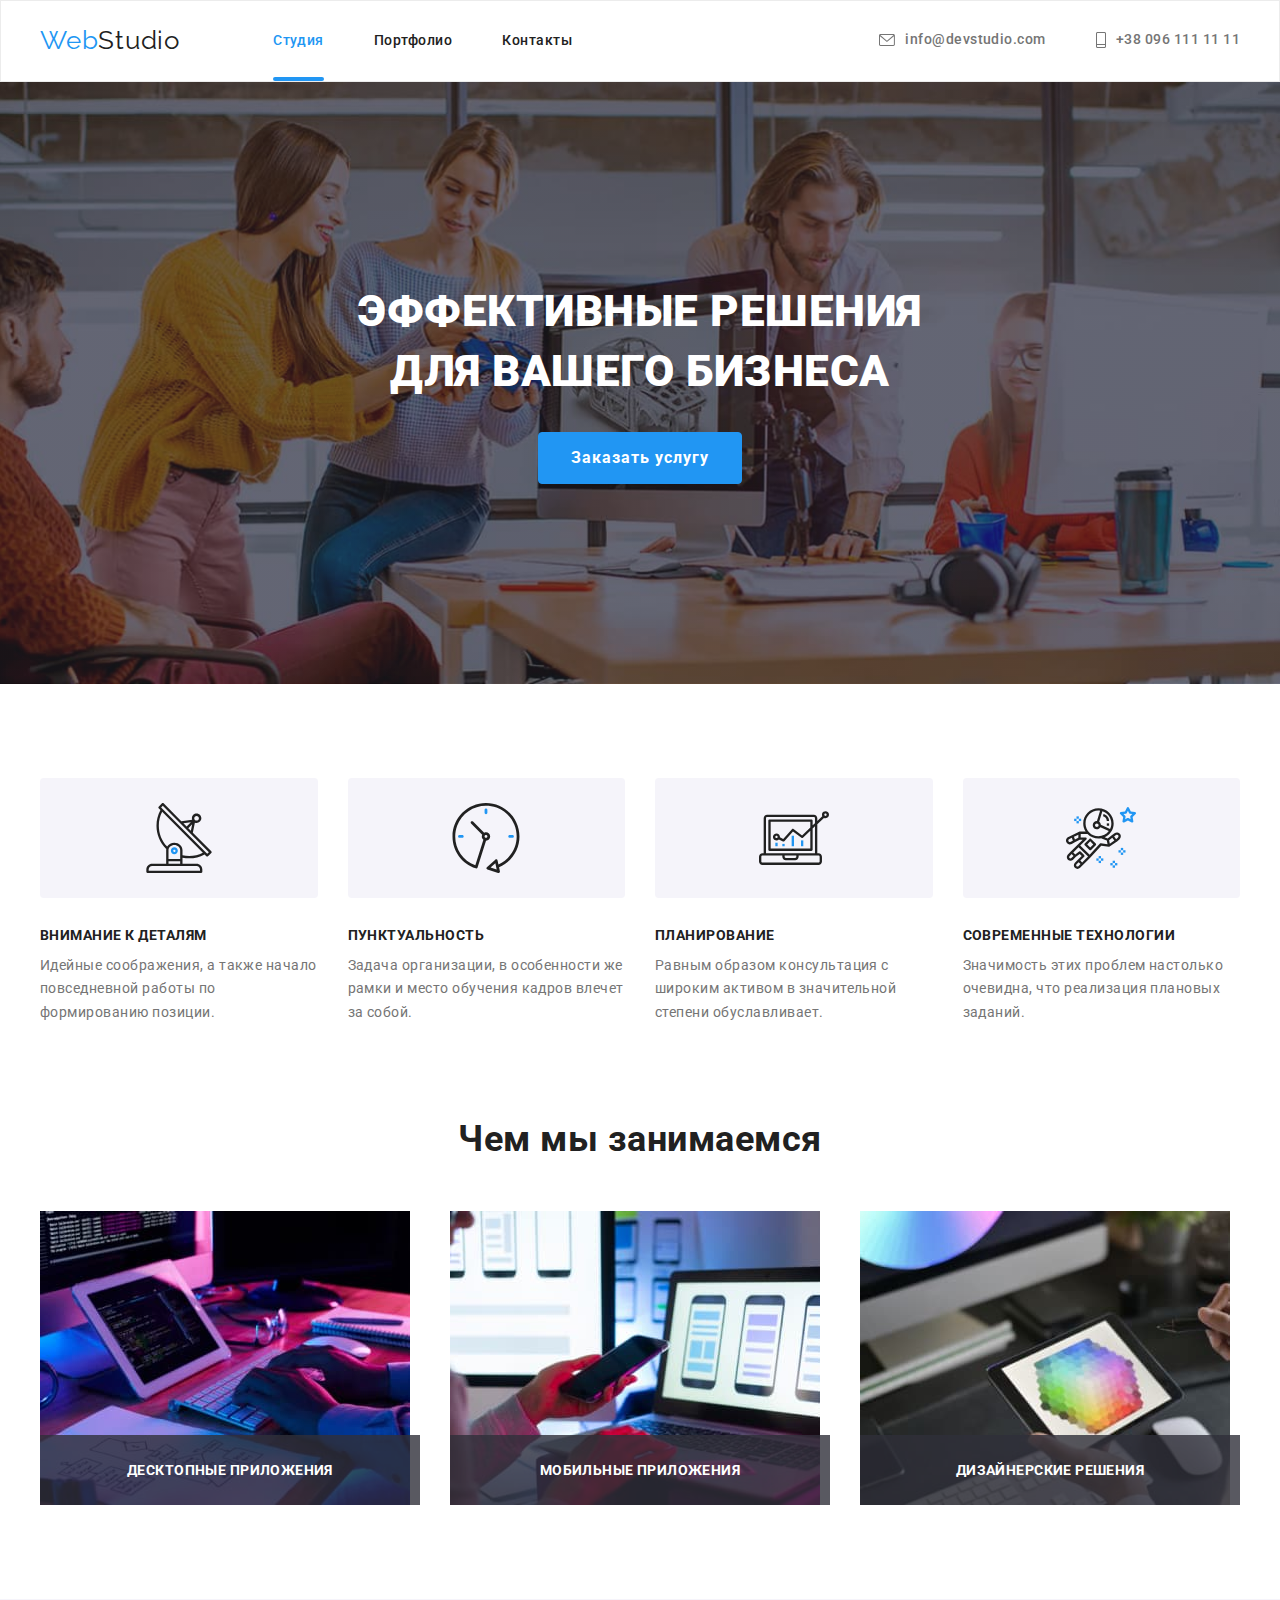
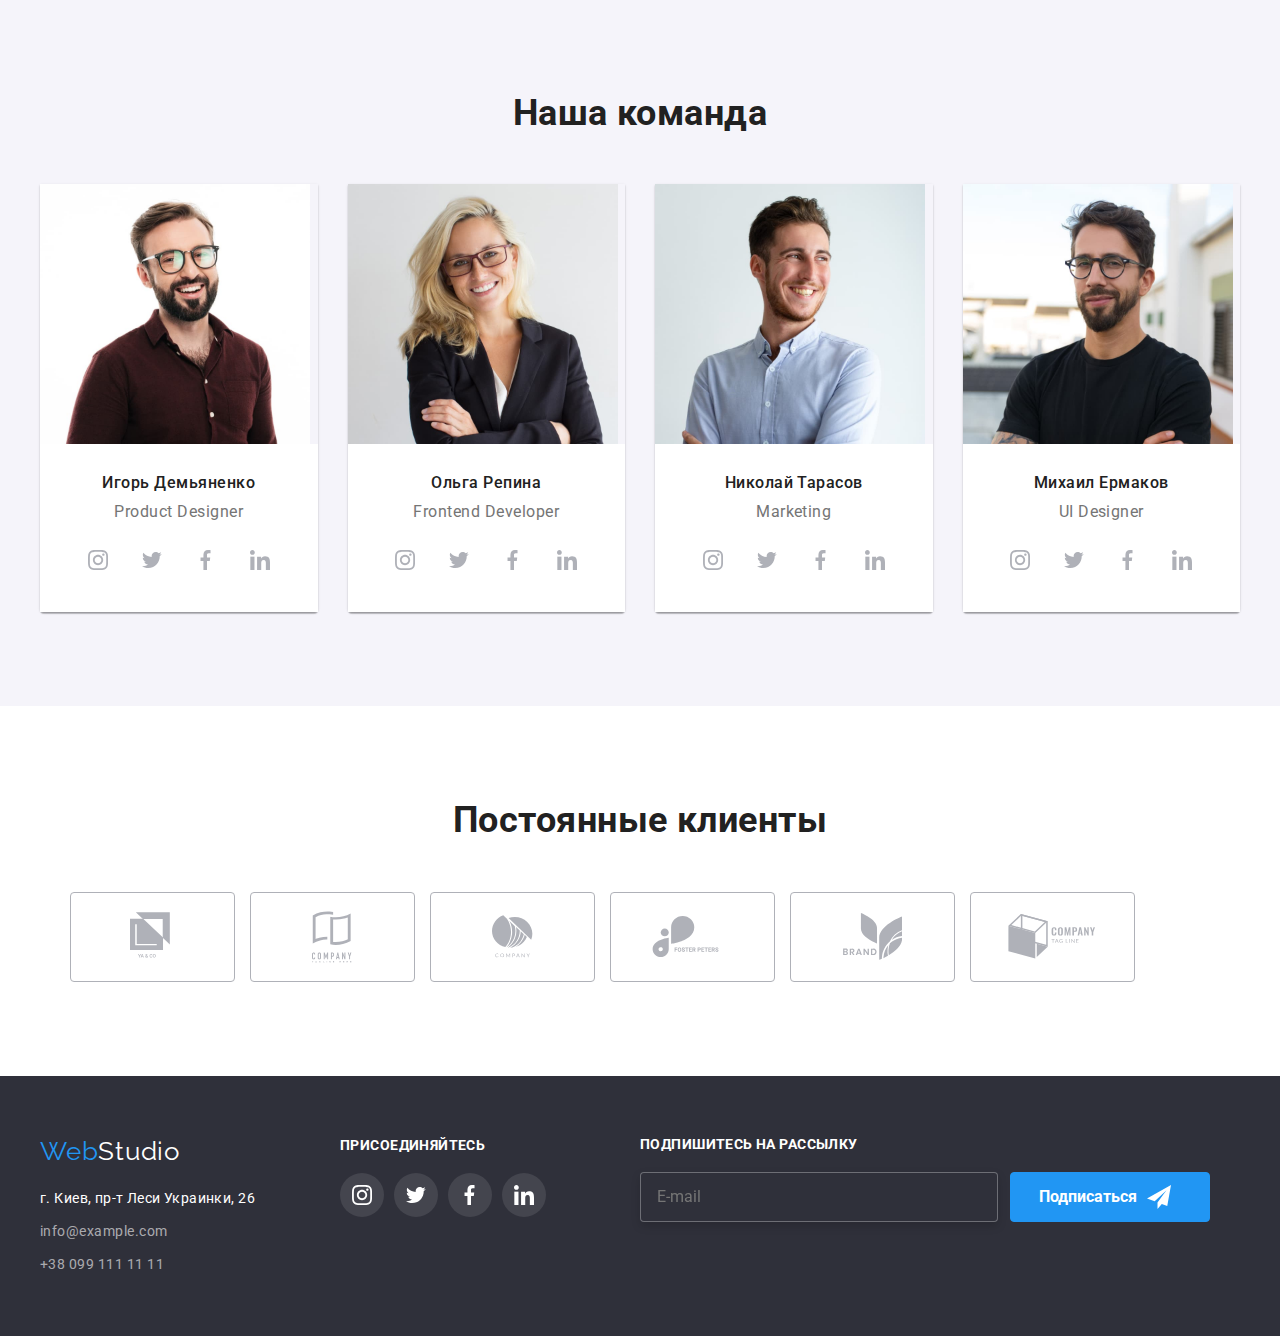
==== index.html @ 8c1c511e "Скопировали файлы из прошлого репозитория!!!" ====
<!DOCTYPE html>
<html lang="ru">
  <head>
    <meta charset="UTF-8" />
    <meta name="viewport" content="width=device-width, initial-scale=1.0" />
    <title>WebStudio</title>
    <link rel="preconnect" href="https://fonts.gstatic.com" />
    <link
      href="https://fonts.googleapis.com/css2?family=Oleo+Script&family=Raleway:wght@700&family=Roboto:wght@400;500;700;900&display=swap"
      rel="stylesheet"
    />
    <link
      rel="stylesheet"
      href="https://cdnjs.cloudflare.com/ajax/libs/modern-normalize/1.0.0/modern-normalize.min.css"
    />
    <link rel="stylesheet" href="./css/main.min.css" />
  </head>
  <body class="page">
    <!-- Шапка сайта -->

    <header class="header">
      <div class="container-header container">
        <nav class="navigation">
          <a href="./index.html" aria-label="Логотип ВебСтудии" lang="en" class="logo list"
            ><span class="logo-web">Web</span>Studio</a
          >
          <ul class="site-nav list">
            <li class="item">
              <a href="./index.html" class="menu-link link current">Студия</a>
            </li>
            <li class="item">
              <a href="./portfolio.html" class="menu-link link">Портфолио</a>
            </li>
            <li class="item">
              <a href="" class="menu-link link">Контакты</a>
            </li>
          </ul>
        </nav>
        <ul class="contacts list">
          <li class="contact-list item">
            <a href="mailto:info@devstudio.com" class="contact-list-link link">
              <svg class="contact-list-icon" width="16px" height="12px">
                <use href="./images/symbol-defs.svg#icon-envelope"></use>
              </svg>
              info@devstudio.com
            </a>
          </li>
          <li class="contact-list item">
            <a href="tel:+380961111111" class="contact-list-link link">
              <svg class="contact-list-icon" width="10px" height="16px">
                <use href="./images/symbol-defs.svg#icon-smartphone"></use>
              </svg>
              +38 096 111 11 11
            </a>
          </li>
        </ul>
      </div>
    </header>

    <main>
      <!-- Герой -->
      <section class="hero">
        <h1 class="hero-title">
          Эффективные решения <br />
          для вашего бизнеса
        </h1>

        <button class="button primary" data-modal-open>Заказать услугу</button>
      </section>
      <!-- Особенности -->
      <section class="section-features">
        <div class="container">
          <ul class="features-list list">
            <li class="list-icon item icon-sputnik">
              <h3 class="feature-title">Внимание к деталям</h3>
              <p class="feature-text">
                Идейные соображения, а также начало повседневной работы по формированию позиции.
              </p>
            </li>
            <li class="list-icon item icon-clock">
              <h3 class="feature-title">Пунктуальность</h3>
              <p class="feature-text">
                Задача организации, в особенности же рамки и место обучения кадров влечет за собой.
              </p>
            </li>
            <li class="list-icon item icon-laptop">
              <h3 class="feature-title">Планирование</h3>
              <p class="feature-text">
                Равным образом консультация с широким активом в значительной степени обуславливает.
              </p>
            </li>
            <li class="list-icon item icon-astronavt">
              <h3 class="feature-title">Современные технологии</h3>
              <p class="feature-text">Значимость этих проблем настолько очевидна, что реализация плановых заданий.</p>
            </li>
          </ul>
        </div>
      </section>
      <!-- Чем мы занимаемся -->
      <section class="section-works">
        <div class="container">
          <h2 class="section-title">Чем мы занимаемся</h2>
          <ul class="works-list list">
            <li class="item">
              <img src="./images/img1.jpg" alt="человек печатает на клавиатуре" width="370" height="294" />
              <div class="works-label">
                <p class="name-label">Десктопные приложения</p>
              </div>
            </li>
            <li class="item">
              <img
                src="./images/img2.jpg"
                alt="человек перед ноутбуком со смартфоном в руках"
                width="370"
                height="294"
              />
              <div class="works-label">
                <p class="name-label">Мобильные приложения</p>
              </div>
            </li>
            <li class="item">
              <img src="./images/img3.jpg" alt="человек с планшетом в руках" width="370" height="294" />
              <div class="works-label">
                <p class="name-label">Дизайнерские решения</p>
              </div>
            </li>
          </ul>
        </div>
      </section>
      <!-- Наша команда -->
      <section class="section-team">
        <div class="container">
          <h2 class="section-title">Наша команда</h2>
          <ul class="team-list list">
            <li class="team-card">
              <img src="./images/img4.jpg" alt="Игорь Демьяненко" width="270" height="260" />
              <div class="user-info">
                <h3 class="team-name">Игорь Демьяненко</h3>
                <p lang="en" class="team-profession">Product Designer</p>
                <ul class="social-list list">
                  <li class="social-list-item">
                    <a href="" class="social-list-link">
                      <svg class="social-list-icon">
                        <use href="./images/symbol-defs.svg#icon-instagram"></use>
                      </svg>
                    </a>
                  </li>
                  <li class="social-list-item">
                    <a href="" class="social-list-link">
                      <svg class="social-list-icon">
                        <use href="./images/symbol-defs.svg#icon-twitter"></use>
                      </svg>
                    </a>
                  </li>
                  <li class="social-list-item">
                    <a href="" class="social-list-link">
                      <svg class="social-list-icon">
                        <use href="./images/symbol-defs.svg#icon-facebook"></use>
                      </svg>
                    </a>
                  </li>
                  <li class="social-list-item">
                    <a href="" class="social-list-link">
                      <svg class="social-list-icon">
                        <use href="./images/symbol-defs.svg#icon-linkedin"></use>
                      </svg>
                    </a>
                  </li>
                </ul>
              </div>
            </li>
            <li class="team-card">
              <img src="./images/img5.jpg" alt="Ольга Репина" width="270" height="260" />
              <div class="user-info">
                <h3 class="team-name">Ольга Репина</h3>
                <p lang="en" class="team-profession">Frontend Developer</p>
                <ul class="social-list list">
                  <li class="social-list-item">
                    <a href="" class="social-list-link">
                      <svg class="social-list-icon">
                        <use href="./images/symbol-defs.svg#icon-instagram"></use>
                      </svg>
                    </a>
                  </li>
                  <li class="social-list-item">
                    <a href="" class="social-list-link">
                      <svg class="social-list-icon">
                        <use href="./images/symbol-defs.svg#icon-twitter"></use>
                      </svg>
                    </a>
                  </li>
                  <li class="social-list-item">
                    <a href="" class="social-list-link">
                      <svg class="social-list-icon">
                        <use href="./images/symbol-defs.svg#icon-facebook"></use>
                      </svg>
                    </a>
                  </li>
                  <li class="social-list-item">
                    <a href="" class="social-list-link">
                      <svg class="social-list-icon">
                        <use href="./images/symbol-defs.svg#icon-linkedin"></use>
                      </svg>
                    </a>
                  </li>
                </ul>
              </div>
            </li>
            <li class="team-card">
              <img src="./images/img6.jpg" alt="Николай Тарасов" width="270" height="260" />
              <div class="user-info">
                <h3 class="team-name">Николай Тарасов</h3>
                <p lang="en" class="team-profession">Marketing</p>
                <ul class="social-list list">
                  <li class="social-list-item">
                    <a href="" class="social-list-link">
                      <svg class="social-list-icon">
                        <use href="./images/symbol-defs.svg#icon-instagram"></use>
                      </svg>
                    </a>
                  </li>
                  <li class="social-list-item">
                    <a href="" class="social-list-link">
                      <svg class="social-list-icon">
                        <use href="./images/symbol-defs.svg#icon-twitter"></use>
                      </svg>
                    </a>
                  </li>
                  <li class="social-list-item">
                    <a href="" class="social-list-link">
                      <svg class="social-list-icon">
                        <use href="./images/symbol-defs.svg#icon-facebook"></use>
                      </svg>
                    </a>
                  </li>
                  <li class="social-list-item">
                    <a href="" class="social-list-link">
                      <svg class="social-list-icon">
                        <use href="./images/symbol-defs.svg#icon-linkedin"></use>
                      </svg>
                    </a>
                  </li>
                </ul>
              </div>
            </li>
            <li class="team-card">
              <img src="./images/img7.jpg" alt="Михаил Ермаков" width="270" height="260" />
              <div class="user-info">
                <h3 class="team-name">Михаил Ермаков</h3>
                <p lang="en" class="team-profession">UI Designer</p>
                <ul class="social-list list">
                  <li class="social-list-item">
                    <a href="" class="social-list-link">
                      <svg class="social-list-icon">
                        <use href="./images/symbol-defs.svg#icon-instagram"></use>
                      </svg>
                    </a>
                  </li>
                  <li class="social-list-item">
                    <a href="" class="social-list-link">
                      <svg class="social-list-icon">
                        <use href="./images/symbol-defs.svg#icon-twitter"></use>
                      </svg>
                    </a>
                  </li>
                  <li class="social-list-item">
                    <a href="" class="social-list-link">
                      <svg class="social-list-icon">
                        <use href="./images/symbol-defs.svg#icon-facebook"></use>
                      </svg>
                    </a>
                  </li>
                  <li class="social-list-item">
                    <a href="" class="social-list-link">
                      <svg class="social-list-icon">
                        <use href="./images/symbol-defs.svg#icon-linkedin"></use>
                      </svg>
                    </a>
                  </li>
                </ul>
              </div>
            </li>
          </ul>
        </div>
      </section>
      <!-- Постоянные клиенты -->
      <section>
        <div class="container-clients container">
          <h2 class="section-title">Постоянные клиенты</h2>
          <ul class="clients-list list">
            <li class="clients-list-item">
              <a href="" class="clients-list-link">
                <svg class="clients-link-icon" width="44px" height="49px">
                  <use href="./images/symbol-defs.svg#icon-clients-logo1"></use>
                </svg>
              </a>
            </li>
            <li class="clients-list-item">
              <a href="" class="clients-list-link">
                <svg class="clients-link-icon" width="40px" height="52px">
                  <use href="./images/symbol-defs.svg#icon-clients-logo2"></use>
                </svg>
              </a>
            </li>
            <li class="clients-list-item">
              <a href="" class="clients-list-link">
                <svg class="clients-link-icon" width="41px" height="43px">
                  <use href="./images/symbol-defs.svg#icon-clients-logo3"></use>
                </svg>
              </a>
            </li>
            <li class="clients-list-item">
              <a href="" class="clients-list-link">
                <svg class="clients-link-icon" width="80px" height="42px">
                  <use href="./images/symbol-defs.svg#icon-clients-logo4"></use>
                </svg>
              </a>
            </li>
            <li class="clients-list-item">
              <a href="" class="clients-list-link">
                <svg class="clients-link-icon" width="59px" height="47px">
                  <use href="./images/symbol-defs.svg#icon-clients-logo5"></use>
                </svg>
              </a>
            </li>
            <li class="clients-list-item">
              <a href="" class="clients-list-link">
                <svg class="clients-link-icon" width="88px" height="45px">
                  <use href="./images/symbol-defs.svg#icon-clients-logo6"></use>
                </svg>
              </a>
            </li>
          </ul>
        </div>
      </section>
    </main>
    <!-- Footer -->
    <footer class="footer">
      <div class="container-footer container">
        <div class="footer-item">
          <div class="logotype">
            <a href="./index.html" aria-label="Логотип ВебСтудии" lang="en" class="logo list"
              ><span class="logo-footer logo-web">Web</span><span class="logo-color">Studio</span></a
            >
          </div>
          <address class="address">
            <ul class="contacts-adress list">
              <li class="item">
                <a href="" class="footer-adress list">г. Киев, пр-т Леси Украинки, 26</a>
              </li>
              <li class="item">
                <a href="mailto:info@devstudio.com" class="footer-mail mail">info@example.com</a>
              </li>
              <li class="item">
                <a href="tel:+380991111111" class="number">+38 099 111 11 11</a>
              </li>
            </ul>
          </address>
        </div>

        <div class="footer-item">
          <p class="footer-text">присоединяйтесь</p>
          <ul class="footer-social list">
            <li class="footer-list-item">
              <a href="" class="footer-list-link">
                <svg class="footer-list-icon">
                  <use href="./images/symbol-defs.svg#icon-instagram"></use>
                </svg>
              </a>
            </li>
            <li class="footer-list-item">
              <a href="" class="footer-list-link">
                <svg class="footer-list-icon">
                  <use href="./images/symbol-defs.svg#icon-twitter"></use>
                </svg>
              </a>
            </li>
            <li class="footer-list-item">
              <a href="" class="footer-list-link">
                <svg class="footer-list-icon">
                  <use href="./images/symbol-defs.svg#icon-facebook"></use>
                </svg>
              </a>
            </li>
            <li class="footer-list-item">
              <a href="" class="footer-list-link">
                <svg class="footer-list-icon">
                  <use href="./images/symbol-defs.svg#icon-linkedin"></use>
                </svg>
              </a>
            </li>
          </ul>
        </div>
        <div>
          <p class="send-text">Подпишитесь на рассылку</p>
          <form class="footer-send-form">
            <input type="email" name="email" placeholder="E-mail" class="footer-form-input" />
            <button class="send-button" type="submit">
              Подписаться
              <svg class="send-icon-svg">
                <use href="./images/symbol-defs.svg#icon-icon-send"></use>
              </svg>
            </button>
          </form>
        </div>
      </div>
    </footer>

    <!-- Модальное окно -->

    <div class="backdrop is-hidden" data-modal>
      <div class="modal">
        <button class="button-modal" data-modal-close>
          <svg class="close-modal-svg">
            <use href="./images/symbol-defs.svg#icon-close-black"></use>
          </svg>
        </button>
        <form class="contact-form">
          <p class="text-contact-form">Оставьте свои данные, мы вам перезвоним</p>

          <label for="user-name" class="contact-form-field"
            >Имя
            <span class="contact-form-input-wrapper">
              <input type="text" name="name" class="contact-form-input" id="user-name" />
              <svg class="contact-form-icon">
                <use href="./images/symbol-defs.svg#icon-icon-person"></use>
              </svg>
            </span>
          </label>

          <label for="user-tel" class="contact-form-field"
            >Телефон
            <span class="contact-form-input-wrapper">
              <input
                type="tel"
                name="tel"
                class="contact-form-input"
                pattern="[0-9]{3}-[0-9]{3}-[0-9]{2}-[0-9]{2}"
                id="user-tel"
              />
              <svg class="contact-form-icon">
                <use href="./images/symbol-defs.svg#icon-icon-phone"></use>
              </svg>
            </span>
          </label>

          <label for="user-mail" class="contact-form-field"
            >Почта
            <span class="contact-form-input-wrapper">
              <input type="email" name="mail" class="contact-form-input" id="user-mail" />
              <svg class="contact-form-icon">
                <use href="./images/symbol-defs.svg#icon-icon-email"></use>
              </svg>
            </span>
          </label>

          <label class="contact-form-field">
            Комментарий
            <textarea name="user-message" class="contact-form-message" placeholder="Введите текст"></textarea>
          </label>

          <input
            name="user-policy"
            id="user-policy"
            type="checkbox"
            class="contact-form-check-policy visually-hidden"
          />
          <label for="user-policy" class="contact-form-policy-label"
            >Соглашаюсь с рассылкой и принимаю <a href="#" class="contact-form-label-link">Условия договора</a></label
          >
          <button type="submit" class="contact-form-btn">Отправить</button>
        </form>
      </div>
    </div>

    <!-- Скрипт кнопки "Заказать услугу" для модального окна -->
    <script src="./js/modal.js"></script>
  </body>
</html>
---- css/main.min.css ----
:root{--primary-text-color: #212121;--second-text-color: #757575;--accent-color: #2196f3;--white-color: #ffffff}.visually-hidden{position:absolute !important;clip:rect(1px 1px 1px 1px);clip:rect(1px, 1px, 1px, 1px);padding:0 !important;border:0 !important;height:1px !important;width:1px !important;overflow:hidden}h1,h2,h3,h4,h5,h6,p{margin:0}ul,ol{margin:0;padding:0}img{display:block;max-width:100%;height:auto}.page{background-color:#ffffff;color:var(--primary-text-color);font-family:Roboto, sans-serif;letter-spacing:0.03em}.item{margin-left:0;margin-top:0}.list{padding:0;margin:0;list-style:none;text-decoration:none}.container{margin:0 auto;width:1200px}.logo{margin-right:93px;color:var(--primary-text-color);font-family:Raleway, curcive;font-size:26px;line-height:1.19;letter-spacing:0.03em;text-decoration:none}.logo-web{color:var(--accent-color)}.logo-color{color:#ffffff}.logotype{margin-bottom:20px}.navigation{margin-right:auto;display:flex;align-items:center}.site-nav{position:relative;display:flex;align-items:center}.site-nav .item:not(:last-child){margin-right:50px}.site-nav .link{color:var(--primary-text-color);font-weight:500;font-size:14px;line-height:1.14;text-decoration:none;transition-property:color;transition-duration:250ms;transition-timing-function:cubic-bezier(0.4, 0, 0.2, 1)}.site-nav .link:hover,.site-nav .link:focus{color:var(--accent-color)}.site-nav .link.current{color:var(--accent-color)}.site-nav .link.current::after{content:'';position:absolute;display:block;top:45px;width:100%;height:4px;background-color:var(--accent-color);border-radius:2px}.menu-link{position:relative}.contacts{display:flex;align-items:center}.contacts .item:not(:last-child){margin-right:50px}.contacts .link{display:flex;align-items:center;color:var(--second-text-color);font-weight:500;font-size:14px;line-height:1.14;text-decoration:none}.contact-list-link{transition:color 250ms cubic-bezier(0.4, 0, 0.2, 1)}.contact-list{display:flex;align-items:center}.contact-list-icon{flex-shrink:0;margin-right:10px;fill:var(--second-text-color);transition:fill 250ms cubic-bezier(0.4, 0, 0.2, 1)}.contact-list-link:hover,.contact-list-link:focus,.contact-list-link:focus .contact-list-icon{color:var(--accent-color);fill:var(--accent-color)}.contacts-adress .item:not(:last-child){margin-bottom:9px}.address{color:#ffffff;font-family:Roboto;font-style:normal;font-weight:normal;font-size:14px;line-height:1.7}.footer-adress{color:#fff;font-family:Roboto;font-style:normal;font-weight:normal;font-size:14px;line-height:1.714;letter-spacing:0.03em;transition:color 250ms cubic-bezier(0.4, 0, 0.2, 1)}.contacts-adress .footer-adress:hover,.contacts-adress .footer-adress:focus{color:var(--accent-color)}.mail{color:rgba(255,255,255,0.6);font-style:normal;font-weight:normal;font-size:14px;line-height:1.7;text-decoration:none;transition:color 250ms cubic-bezier(0.4, 0, 0.2, 1)}.contacts-adress .mail:hover,.contacts-adress .mail:focus{color:var(--accent-color)}.number{color:rgba(255,255,255,0.6);font-style:normal;font-weight:normal;font-size:14px;line-height:1.7;text-decoration:none;transition:color 250ms cubic-bezier(0.4, 0, 0.2, 1)}.contacts-adress .number:hover,.contacts-adress .number:focus{color:var(--accent-color)}.social-list{display:inline-flex;justify-content:center;padding-bottom:30px}.social-list-link{display:flex;align-items:center;justify-content:center;width:44px;height:44px;background-color:#ffffff;border-radius:50%;transition-property:background-color;transition-duration:250ms;transition-timing-function:cubic-bezier(0.4, 0, 0.2, 1)}.social-list-link:hover,.social-list-link:focus{background-color:var(--accent-color)}.social-list-icon{fill:#afb1b8;width:20px;height:20px;transition-property:fill;transition-duration:250ms;transition-timing-function:cubic-bezier(0.4, 0, 0.2, 1)}.social-list-link:hover .social-list-icon,.social-list-link:focus .social-list-icon{fill:#ffffff}.social-list-item{margin-right:10px}.social-list-item:last-child{margin-right:0px}.footer-text{display:inline-block;margin-bottom:20px;color:var(--white-color);font-style:normal;font-weight:bold;font-size:14px;line-height:1.143;letter-spacing:0.03em;text-transform:uppercase}.footer-social{display:flex}.footer-list-item{margin-right:10px}.footer-list-link{display:flex;align-items:center;justify-content:center;width:44px;height:44px;border-radius:50%;background-color:rgba(255,255,255,0.1);transition-property:background-color;transition-duration:250ms;transition-timing-function:cubic-bezier(0.4, 0, 0.2, 1)}.footer-list-link:hover,.footer-list-link:focus{background-color:var(--accent-color)}.footer-list-icon{margin:12px;width:20px;height:20px;fill:#ffffff;transition:color 250ms cubic-bezier(0.4, 0, 0.2, 1)}.footer-list-link:hover .footer-list-icon,.footer-list-link:focus .footer-list-icon{color:#ffffff}.button{color:var(--primary-text-color);background-color:var(--white-color);font-family:Roboto;font-style:normal;font-weight:700;font-size:16px;line-height:1.875;display:flex;align-items:center;text-align:center;letter-spacing:0.06em}.button.primary{min-width:200px;background-color:var(--accent-color);color:var(--white-color);margin:0 auto 0 auto;padding:10px 32px 10px 32px;border-radius:4px;border:1px solid var(--accent-color);transition:background-color 250ms cubic-bezier(0.4, 0, 0.2, 1),box-shadow 250ms cubic-bezier(0.4, 0, 0.2, 1),border-radius 250ms cubic-bezier(0.4, 0, 0.2, 1)}.button.primary:hover,.button.primary:focus{background-color:#188ce8;box-shadow:0px 4px 4px rgba(0,0,0,0.15);border-radius:4px}.send-button{min-width:200px;height:50px;align-items:center;text-align:center;display:flex;background-color:var(--accent-color);color:var(--white-color);margin:0 auto 0 auto;padding:10px 29px 10px 28px;border-radius:4px;border:1px solid var(--accent-color);font-style:normal;font-weight:bold;font-size:16px;line-height:1.875;transition:background-color 250ms cubic-bezier(0.4, 0, 0.2, 1),box-shadow 250ms cubic-bezier(0.4, 0, 0.2, 1),border-radius 250ms cubic-bezier(0.4, 0, 0.2, 1)}.send-button:hover,.send-button:focus{background-color:#188ce8;box-shadow:0px 4px 4px rgba(0,0,0,0.15);border-radius:4px}.contact-form-btn{min-width:200px;text-align:center;background-color:var(--accent-color);color:var(--white-color);margin:0 auto 0 auto;padding:10px 54px;border-radius:4px;border:1px solid var(--accent-color);transition:background-color 250ms cubic-bezier(0.4, 0, 0.2, 1),box-shadow 250ms cubic-bezier(0.4, 0, 0.2, 1),border-radius 250ms cubic-bezier(0.4, 0, 0.2, 1)}.contact-form-btn:hover,.contact-form-btn:focus{background-color:#188ce8;box-shadow:0px 4px 4px rgba(0,0,0,0.15);border-radius:4px}.section-title{margin-top:0px;margin-bottom:50px;font-weight:700;font-size:36px;line-height:1.16;text-align:center}.backdrop{position:fixed;height:100%;top:0;left:0;width:100%;background-color:rgba(0,0,0,0.2)}.backdrop.is-hidden{opacity:0;pointer-events:none}.modal{position:absolute;top:50%;left:50%;transform:translate(-50%, -50%);min-width:528px;min-height:581px;background-color:#ffffff;box-shadow:0px 1px 3px rgba(0,0,0,0.12),0px 1px 1px rgba(0,0,0,0.14),0px 2px 1px rgba(0,0,0,0.2);border-radius:4px}.button-modal{position:absolute;display:flex;justify-content:center;align-items:center;top:8px;right:8px;width:30px;height:30px;background:#ffffff;border:1px solid rgba(0,0,0,0.1);box-sizing:border-box;border-radius:50%;transition:background-color 250ms cubic-bezier(0.4, 0, 0.2, 1)}.button-modal:hover,.button-modal:focus{background-color:var(--accent-color)}.modal-img{position:absolute;top:6px;left:6px}.close-modal-svg{width:18px;height:18px;fill:#000000;transition:fill 250ms cubic-bezier(0.4, 0, 0.2, 1)}.button-modal:hover .close-modal-svg,.button-modal:focus .close-modal-svg{fill:#ffffff}.text-contact-form{margin-bottom:12px;font-style:normal;font-weight:bold;font-size:20px;line-height:1.15;text-align:center;letter-spacing:0.03em;color:#212121}.contact-form{display:flex;flex-direction:column;padding:40px;font-weight:400}.contact-form-field{font-style:normal;font-weight:400;font-size:12px;line-height:1.167;color:#757575}.contact-form-field+.contact-form-field{margin-top:10px}.contact-form-input-wrapper{position:relative;display:block;margin-top:4px}.contact-form-input{display:block;width:100%;height:40px;border:1px solid rgba(33,33,33,0.2);border-radius:4px;padding-left:42px;transition:border-color 250ms cubic-bezier(0.4, 0, 0.2, 1)}.contact-form-input:focus{outline:none;border-color:var(--accent-color)}.contact-form-icon{position:absolute;top:50%;left:12px;transform:translateY(-50%);display:block;width:18px;height:18px;background-color:#ffffff;transition:fill 250ms cubic-bezier(0.4, 0, 0.2, 1)}.contact-form-input:focus ~ .contact-form-icon{fill:var(--accent-color)}.contact-form-message{width:100%;height:120px;resize:none;border:1px solid rgba(33,33,33,0.2);border-radius:4px;margin-top:4px;margin-bottom:25px;padding:12px 16px;transition:border-color 250ms cubic-bezier(0.4, 0, 0.2, 1)}.contact-form-message::placeholder{color:rgba(117,117,117,0.5)}.contact-form-message:focus{border-color:var(--accent-color);outline:none}.contact-form-policy-label{margin-bottom:30px;font-style:normal;font-weight:normal;font-size:14px;line-height:1.714;letter-spacing:0.03em;color:#757575}.contact-form-policy-label::before{display:inline-block;content:'';width:16px;height:15px;border:1px solid #000000;margin-right:7px}.contact-form-check-policy:checked+.contact-form-policy-label::before{background-image:url("../images/icon-check.svg");border:none}.contact-form-check-policy:focus+.contact-form-policy-label::before{background-image:url("../images/icon-check.svg");border:none;outline:1px solid var(--accent-color)}.contact-form-label-link{color:#2196f3}.button-list{display:flex;flex-wrap:wrap;justify-content:center;padding-top:0;padding-bottom:50px}.button-list .item:not(:last-child){margin-right:8px}.button.secondary{margin:0 auto 0 auto;padding:6px 22px 6px 22px;border-radius:4px;border:0px solid var(--accent-color);outline:0;background-color:#f5f4fa;color:var(--primary-text-color);font-family:inherit;font-family:Roboto;font-style:normal;font-weight:500;font-size:16px;line-height:1.6;text-align:center;letter-spacing:0.03em;transition:background-color 250ms cubic-bezier(0.4, 0, 0.2, 1),color 250ms cubic-bezier(0.4, 0, 0.2, 1),box-shadow 250ms cubic-bezier(0.4, 0, 0.2, 1)}.button.secondary:hover,.button.secondary:focus{background-color:var(--accent-color);color:var(--white-color);box-shadow:0px 3px 1px rgba(0,0,0,0.1),0px 1px 2px rgba(0,0,0,0.08),0px 2px 2px rgba(0,0,0,0.12)}.header>.container{display:flex;align-items:center}.header{background-color:#ffffff;border:1px solid #ececec}.container-header{padding-top:24px;padding-bottom:25px}.hero{max-width:1600px;padding-top:200px;padding-bottom:200px;margin-left:auto;margin-right:auto;background-image:linear-gradient(to right, rgba(47,48,58,0.4), rgba(47,48,58,0.4)),url(../images/hero-bg.jpg);background-repeat:no-repeat;background-position:center;background-size:cover}.hero-title{padding-top:0;margin-top:0;margin-bottom:30px;color:var(--white-color);font-weight:900;font-size:44px;line-height:1.36;text-align:center;text-transform:uppercase}.section-features{padding-top:94px;margin-bottom:94px}.features-list{display:flex;flex-wrap:wrap;margin-left:-30px;margin-top:-30px;padding:0}.features-list .item{flex-basis:calc(100% / 4 - 30px);margin-left:30px;margin-top:30px}.list-icon::before{display:block;content:'';width:100%;height:120px;background-size:70px 70px;background-repeat:no-repeat;background-position:center;background-color:#f5f4fa;border-radius:4px}.icon-sputnik::before{background-image:url("../images/antenna.svg")}.icon-clock::before{background-image:url("../images/clock.svg")}.icon-laptop::before{background-image:url("../images/diagram.svg")}.icon-astronavt::before{background-image:url("../images/astronaut.svg")}.feature-title{margin-top:0;margin-bottom:10px;margin-top:30px;font-style:normal;font-weight:bold;font-size:14px;line-height:1.14;text-transform:uppercase}.feature-text{margin-left:0;color:var(--second-text-color);font-size:14px;line-height:1.7}.section-works{padding-bottom:94px}.works-list{display:flex;flex-wrap:wrap;margin-left:-30px;margin-top:-30px}.works-list .item{flex-basis:calc(100% / 3 - 30px);margin-left:30px;margin-top:30px}.works-list>.item{position:relative}.works-label{position:absolute;display:block;width:100%;background:rgba(47,48,58,0.8);padding-top:27px;padding-bottom:27px;bottom:0;left:0}.name-label{font-style:normal;font-weight:700;font-size:14px;line-height:1.143;text-align:center;letter-spacing:0.03em;text-transform:uppercase;color:#ffffff}.section-team{padding-top:94px;padding-bottom:94px;background-color:#f5f4fa}.team-list{display:flex;flex-wrap:wrap;margin-left:-30px;margin-top:-30px}.team-list .team-card{text-align:center;flex-basis:calc(100% / 4 - 30px);margin-left:30px;margin-top:30px;box-shadow:0px 1px 3px rgba(0,0,0,0.12),0px 1px 1px rgba(0,0,0,0.14),0px 2px 1px rgba(0,0,0,0.2);border-radius:0px 0px 4px 4px}.user-info{padding-top:30px;background-color:#ffffff}.team-name{margin-bottom:10px;color:var(--primary-text-color);font-weight:500;font-size:16px;line-height:1.18}.team-profession{color:var(--second-text-color);font-size:16px;line-height:1.18;text-decoration:none;margin-bottom:16px}.container-clients{display:block;max-width:1200px;padding-top:94px}.clients-list{display:flex;flex-wrap:wrap;padding-bottom:94px;margin-left:15px;margin-right:15px}.clients-list .clients-list-item{flex-basis:calc((100% - 180px) / 6);margin-left:15px}.clients-list-link{display:flex;align-items:center;justify-content:center;width:100%;height:90px;box-sizing:border-box;border:1px solid #afb1b8;box-sizing:border-box;border-radius:4px;color:#afb1b8;transition-property:all;transition-duration:250ms;transition-timing-function:cubic-bezier(0.4, 0, 0.2, 1)}.clients-list-link:hover,.clients-list-link:focus{border-color:var(--accent-color);outline:none}.clients-link-icon{fill:#afb1b8;transition-property:fill;transition-duration:250ms;transition-timing-function:cubic-bezier(0.4, 0, 0.2, 1)}.clients-list-link:hover .clients-link-icon,.clients-list-link:focus .clients-link-icon{fill:var(--accent-color)}.footer{background-color:#2f303a;padding:60px 0;padding-left:15px;padding-right:15px}.container-footer{display:flex}.footer-item{display:block;width:270px;margin-right:30px}.send-text{margin-bottom:20px;font-style:normal;font-weight:700;font-size:14px;line-height:1.143;letter-spacing:0.03em;text-transform:uppercase;color:#ffffff}.footer-send-form{display:flex}.footer-form-input{font-weight:normal;color:#ffffff;padding-left:16px;margin-right:12px;width:358px;height:50px;border:1px solid rgba(255,255,255,0.3);box-sizing:border-box;filter:drop-shadow(0px 4px 4px rgba(0,0,0,0.15));border-radius:4px;background-color:#2f303a;transition:border-color 250ms cubic-bezier(0.4, 0, 0.2, 1)}.footer-form-input:focus{outline:none;border-color:var(--accent-color)}.send-icon-svg{width:24px;height:24px;margin-left:10px}.section-portfolio{padding-top:94px;padding-bottom:94px;background-color:#ffffff}.page-portfolio{background-color:#e5e5e5;font-family:Roboto, sans-serif;letter-spacing:0.03em}.works{display:flex;flex-wrap:wrap;margin-left:-30px;margin-top:-30px}.works .item{flex-basis:calc((100% - 90px) / 3);margin-left:30px;margin-top:30px}.works .title{color:var(--primary-text-color);font-style:normal;font-weight:bold;font-size:18px;line-height:2}.works .button-name{color:#757575;font-style:normal;font-weight:normal;font-size:16px;line-height:1.8}.works-name{padding:20px 24px}.works-link{display:block;text-decoration:none;border:1px solid #eeeeee;box-sizing:border-box;transition:box-shadow 250ms cubic-bezier(0.4, 0, 0.2, 1)}.works-link:hover,.works-link:focus{box-shadow:0px 1px 1px rgba(0,0,0,0.12),0px 4px 4px rgba(0,0,0,0.06),1px 4px 6px rgba(0,0,0,0.16)}.card-portfolio{position:relative;overflow:hidden}.box-overlay{position:absolute;top:100%;left:0;transform:translateY(0);transition:transform 250ms ease;width:100%;height:100%;background:rgba(33,150,243,0.9)}.works-link:hover .box-overlay,.works-link:focus .box-overlay{transform:translateY(-100%);transition-timing-function:cubic-bezier(0.4, 0, 0.2, 1)}.text-overlay{font-family:Roboto;font-style:normal;font-weight:400;font-size:18px;line-height:1.155;letter-spacing:0.03em;padding:63px 24px 63px 24px;color:#ffffff}
/*# sourceMappingURL=main.min.css.map */
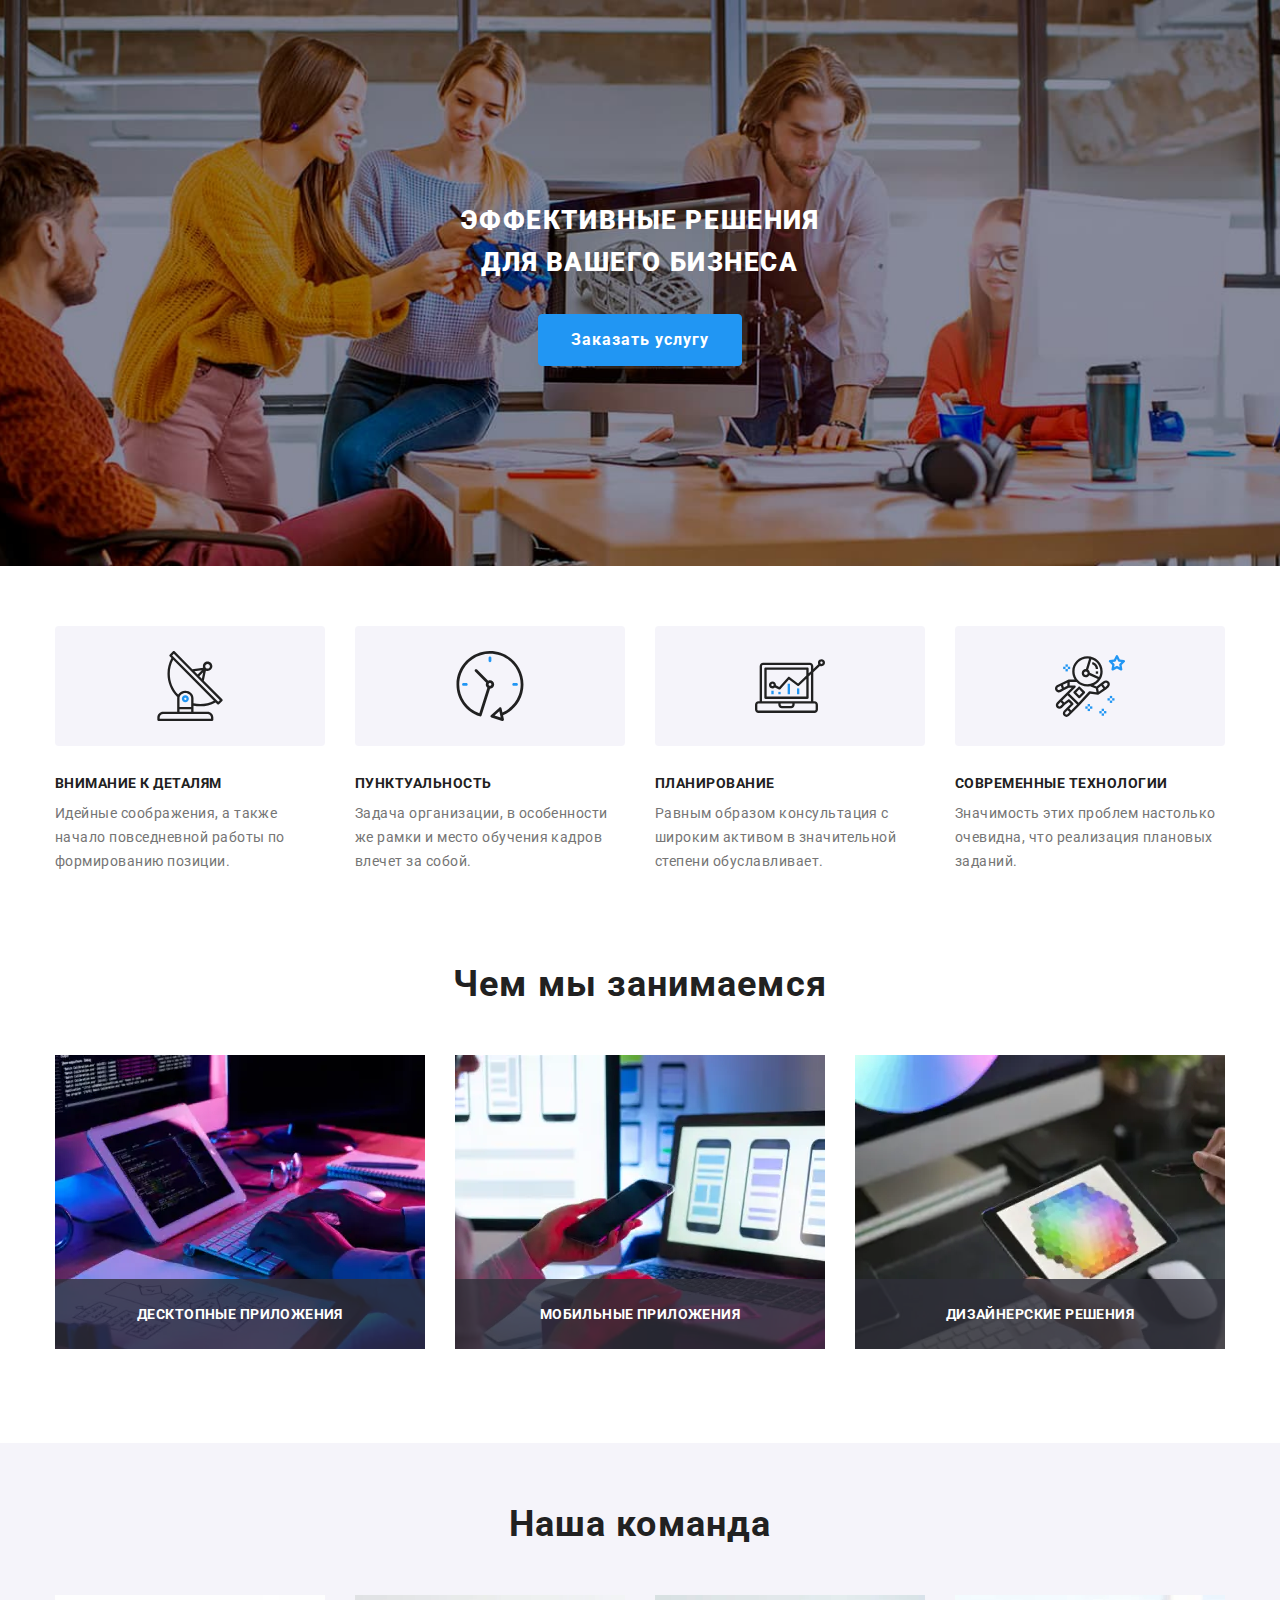
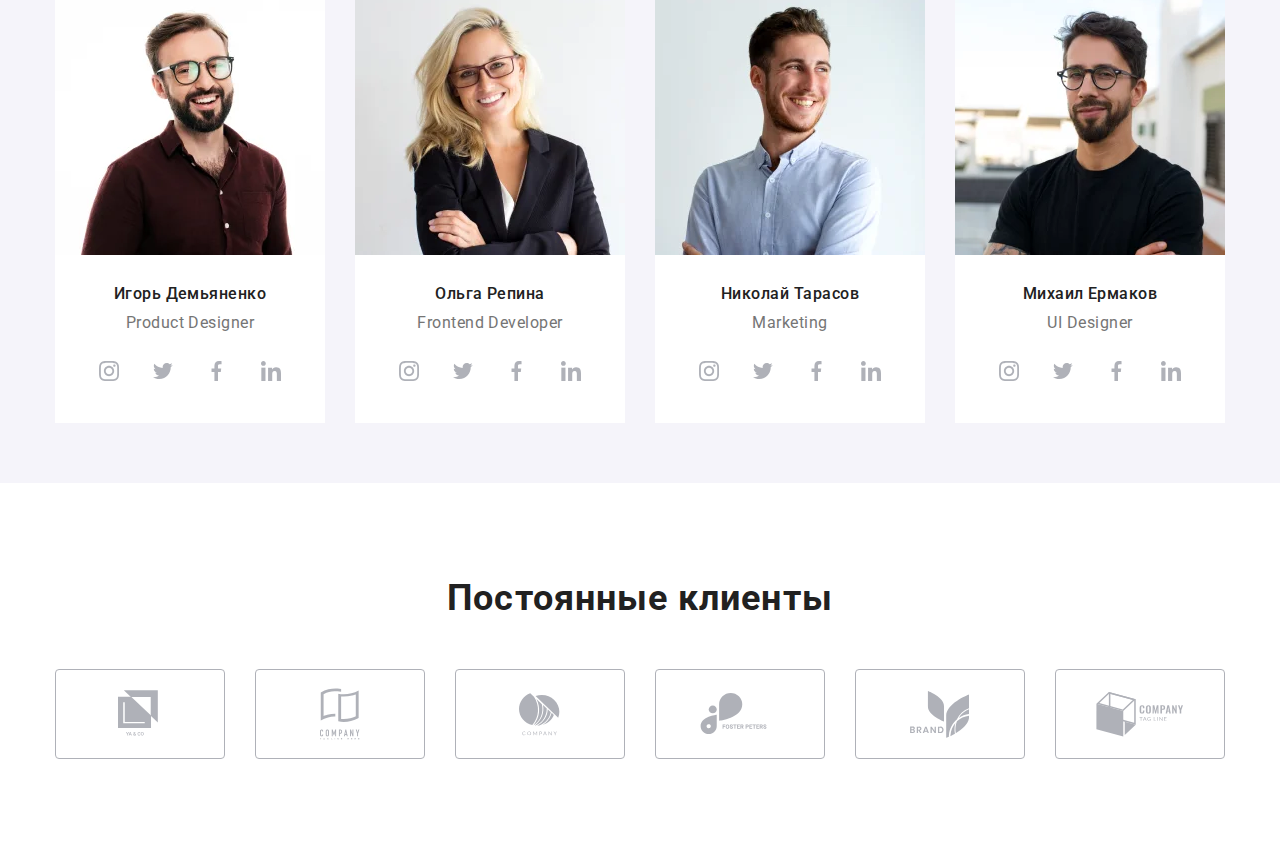
==== commit c6d787e3: "Сделан адаптив!" ====
--- a/index.html
+++ b/index.html
@@ -18,7 +18,7 @@
   <body class="page">
     <!-- Шапка сайта -->
 
-    <header class="header">
+    <!-- <header class="header">
       <div class="container-header container">
         <nav class="navigation">
           <a href="./index.html" aria-label="Логотип ВебСтудии" lang="en" class="logo list"
@@ -55,10 +55,11 @@
           </li>
         </ul>
       </div>
-    </header>
+    </header> -->
 
     <main>
       <!-- Герой -->
+
       <section class="hero">
         <h1 class="hero-title">
           Эффективные решения <br />
@@ -67,7 +68,9 @@
 
         <button class="button primary" data-modal-open>Заказать услугу</button>
       </section>
+
       <!-- Особенности -->
+
       <section class="section-features">
         <div class="container">
           <ul class="features-list list">
@@ -96,30 +99,66 @@
           </ul>
         </div>
       </section>
+
       <!-- Чем мы занимаемся -->
+
       <section class="section-works">
         <div class="container">
           <h2 class="section-title">Чем мы занимаемся</h2>
           <ul class="works-list list">
             <li class="item">
-              <img src="./images/img1.jpg" alt="человек печатает на клавиатуре" width="370" height="294" />
+              <picture>
+                <source
+                  srcset="./images/works-img/desktop-app-01.webp 1x, ./images/works-img/desktop-app-01@2x.webp 2x"
+                  media="(min-width: 1200px)"
+                  type="image/webp"
+                />
+                <source
+                  srcset="./images/works-img/desktop-app-01.jpg 1x, ./images/works-img/desktop-app-01@2x.jpg 2x"
+                  media="(min-width: 1200px)"
+                />
+                <img src="./images/img1.jpg" alt="человек печатает на клавиатуре" />
+              </picture>
+
               <div class="works-label">
                 <p class="name-label">Десктопные приложения</p>
               </div>
             </li>
             <li class="item">
-              <img
-                src="./images/img2.jpg"
-                alt="человек перед ноутбуком со смартфоном в руках"
-                width="370"
-                height="294"
-              />
+              <picture>
+                <source
+                  srcset="./images/works-img/mob-app-02.webp 1x, ./images/works-img/mob-app-02@2x.webp 2x"
+                  media="(min-width: 1200px)"
+                  type="image/webp"
+                />
+                <source
+                  srcset="./images/works-img/mob-app-02.jpg 1x, ./images/mob-app-02@2x.jpg 2x"
+                  media="(min-width: 1200px)"
+                />
+
+                <img src="./images/img2.jpg" alt="человек перед ноутбуком со смартфоном в руках" />
+              </picture>
               <div class="works-label">
                 <p class="name-label">Мобильные приложения</p>
               </div>
             </li>
             <li class="item">
-              <img src="./images/img3.jpg" alt="человек с планшетом в руках" width="370" height="294" />
+              <picture>
+                <source
+                  srcset="
+                    ./images/works-img/design-solutions-03.webp    1x,
+                    ./images/works-img/design-solutions-03@2x.webp 2x
+                  "
+                  media="(min-width: 1200px)"
+                  type="image/webp"
+                />
+                <source
+                  srcset="./images/works-img/design-solutions-03.jpg 1x, ./images/design-solutions03@2x.jpg 2x"
+                  media="(min-width: 1200px)"
+                />
+
+                <img src="./images/img3.jpg" alt="человек с планшетом в руках" />
+              </picture>
               <div class="works-label">
                 <p class="name-label">Дизайнерские решения</p>
               </div>
@@ -127,13 +166,70 @@
           </ul>
         </div>
       </section>
+
       <!-- Наша команда -->
+
       <section class="section-team">
         <div class="container">
           <h2 class="section-title">Наша команда</h2>
           <ul class="team-list list">
             <li class="team-card">
-              <img src="./images/img4.jpg" alt="Игорь Демьяненко" width="270" height="260" />
+              <picture>
+                <!-- Desktop-image -->
+                <source
+                  srcset="
+                    ./images/team-img/team-desktop/team-desktop-01.webp    1x,
+                    ./images/team-img/team-desktop/team-desktop-01@2x.webp 2x
+                  "
+                  media="(min-width: 1200px)"
+                  type="image/webp"
+                />
+                <source
+                  srcset="
+                    ./images/team-img/team-desktop/team-desktop-01.jpg    1x,
+                    ./images/team-img/team-desktop/team-desktop-01@2x.jpg 2x
+                  "
+                  media="(min-width: 1200px)"
+                />
+
+                <!-- Tablet-image -->
+                <source
+                  srcset="
+                    ./images/team-img/team-tablet/team-tablet-01.webp    1x,
+                    ./images/team-img/team-tablet/team-tablet-01@2x.webp 2x
+                  "
+                  media="(min-width: 768px)"
+                  type="image/webp"
+                />
+                <source
+                  srcset="
+                    ./images/team-img/team-tablet/team-tablet-01.jpg    1x,
+                    ./images/team-img/team-tablet/team-tablet-01@2x.jpg 2x
+                  "
+                  media="(min-width: 768px)"
+                />
+
+                <!-- Mobile-image -->
+
+                <source
+                  srcset="
+                    ./images/team-img/team-mobile/team-mob-01.webp    1x,
+                    ./images/team-img/team-mobile/team-mob-01@2x.webp 2x
+                  "
+                  media="(min-width: 480px)"
+                  type="image/webp"
+                />
+                <source
+                  srcset="
+                    ./images/team-img/team-mobile/team-mob-01.jpg    1x,
+                    ./images/team-img/team-mobile/team-mob-01@2x.jpg 2x
+                  "
+                  media="(min-width: 480px)"
+                />
+
+                <img src="./images/img4.jpg" alt="Игорь Демьяненко" />
+              </picture>
+
               <div class="user-info">
                 <h3 class="team-name">Игорь Демьяненко</h3>
                 <p lang="en" class="team-profession">Product Designer</p>
@@ -170,7 +266,62 @@
               </div>
             </li>
             <li class="team-card">
-              <img src="./images/img5.jpg" alt="Ольга Репина" width="270" height="260" />
+              <picture>
+                <!-- Desktop-image -->
+                <source
+                  srcset="
+                    ./images/team-img/team-desktop/team-desktop-02.webp    1x,
+                    ./images/team-img/team-desktop/team-desktop-02@2x.webp 2x
+                  "
+                  media="(min-width: 1200px)"
+                  type="image/webp"
+                />
+                <source
+                  srcset="
+                    ./images/team-img/team-desktop/team-desktop-02.jpg    1x,
+                    ./images/team-img/team-desktop/team-desktop-02@2x.jpg 2x
+                  "
+                  media="(min-width: 1200px)"
+                />
+
+                <!-- Tablet-image -->
+                <source
+                  srcset="
+                    ./images/team-img/team-tablet/team-tablet-02.webp    1x,
+                    ./images/team-img/team-tablet/team-tablet-02@2x.webp 2x
+                  "
+                  media="(min-width: 768px)"
+                  type="image/webp"
+                />
+                <source
+                  srcset="
+                    ./images/team-img/team-tablet/team-tablet-02.jpg    1x,
+                    ./images/team-img/team-tablet/team-tablet-02@2x.jpg 2x
+                  "
+                  media="(min-width: 768px)"
+                />
+
+                <!-- Mobile-image -->
+
+                <source
+                  srcset="
+                    ./images/team-img/team-mobile/team-mob-02.webp    1x,
+                    ./images/team-img/team-mobile/team-mob-01@2x.webp 2x
+                  "
+                  media="(min-width: 480px)"
+                  type="image/webp"
+                />
+                <source
+                  srcset="
+                    ./images/team-img/team-mobile/team-mob-02.jpg    1x,
+                    ./images/team-img/team-mobile/team-mob-01@2x.jpg 2x
+                  "
+                  media="(min-width: 480px)"
+                />
+
+                <img src="./images/img5.jpg" alt="Ольга Репина" />
+              </picture>
+
               <div class="user-info">
                 <h3 class="team-name">Ольга Репина</h3>
                 <p lang="en" class="team-profession">Frontend Developer</p>
@@ -207,7 +358,62 @@
               </div>
             </li>
             <li class="team-card">
-              <img src="./images/img6.jpg" alt="Николай Тарасов" width="270" height="260" />
+              <picture>
+                <!-- Desktop-image -->
+                <source
+                  srcset="
+                    ./images/team-img/team-desktop/team-desktop-03.webp    1x,
+                    ./images/team-img/team-desktop/team-desktop-03@2x.webp 2x
+                  "
+                  media="(min-width: 1200px)"
+                  type="image/webp"
+                />
+                <source
+                  srcset="
+                    ./images/team-img/team-desktop/team-desktop-03.jpg    1x,
+                    ./images/team-img/team-desktop/team-desktop-03@2x.jpg 2x
+                  "
+                  media="(min-width: 1200px)"
+                />
+
+                <!-- Tablet-image -->
+                <source
+                  srcset="
+                    ./images/team-img/team-tablet/team-tablet-03.webp    1x,
+                    ./images/team-img/team-tablet/team-tablet-03@2x.webp 2x
+                  "
+                  media="(min-width: 768px)"
+                  type="image/webp"
+                />
+                <source
+                  srcset="
+                    ./images/team-img/team-tablet/team-tablet-03.jpg    1x,
+                    ./images/team-img/team-tablet/team-tablet-03@2x.jpg 2x
+                  "
+                  media="(min-width: 768px)"
+                />
+
+                <!-- Mobile-image -->
+
+                <source
+                  srcset="
+                    ./images/team-img/team-mobile/team-mob-03.webp    1x,
+                    ./images/team-img/team-mobile/team-mob-03@2x.webp 2x
+                  "
+                  media="(min-width: 480px)"
+                  type="image/webp"
+                />
+                <source
+                  srcset="
+                    ./images/team-img/team-mobile/team-mob-03.jpg    1x,
+                    ./images/team-img/team-mobile/team-mob-03@2x.jpg 2x
+                  "
+                  media="(min-width: 480px)"
+                />
+
+                <img src="./images/img6.jpg" alt="Николай Тарасов" />
+              </picture>
+
               <div class="user-info">
                 <h3 class="team-name">Николай Тарасов</h3>
                 <p lang="en" class="team-profession">Marketing</p>
@@ -244,7 +450,62 @@
               </div>
             </li>
             <li class="team-card">
-              <img src="./images/img7.jpg" alt="Михаил Ермаков" width="270" height="260" />
+              <picture>
+                <!-- Desktop-image -->
+                <source
+                  srcset="
+                    ./images/team-img/team-desktop/team-desktop-04.webp    1x,
+                    ./images/team-img/team-desktop/team-desktop-04@2x.webp 2x
+                  "
+                  media="(min-width: 1200px)"
+                  type="image/webp"
+                />
+                <source
+                  srcset="
+                    ./images/team-img/team-desktop/team-desktop-04.jpg    1x,
+                    ./images/team-img/team-desktop/team-desktop-04@2x.jpg 2x
+                  "
+                  media="(min-width: 1200px)"
+                />
+
+                <!-- Tablet-image -->
+                <source
+                  srcset="
+                    ./images/team-img/team-tablet/team-tablet-04.webp    1x,
+                    ./images/team-img/team-tablet/team-tablet-04@2x.webp 2x
+                  "
+                  media="(min-width: 768px)"
+                  type="image/webp"
+                />
+                <source
+                  srcset="
+                    ./images/team-img/team-tablet/team-tablet-04.jpg    1x,
+                    ./images/team-img/team-tablet/team-tablet-04@2x.jpg 2x
+                  "
+                  media="(min-width: 768px)"
+                />
+
+                <!-- Mobile-image -->
+
+                <source
+                  srcset="
+                    ./images/team-img/team-mobile/team-mob-04.webp    1x,
+                    ./images/team-img/team-mobile/team-mob-03@2x.webp 2x
+                  "
+                  media="(min-width: 480px)"
+                  type="image/webp"
+                />
+                <source
+                  srcset="
+                    ./images/team-img/team-mobile/team-mob-04.jpg    1x,
+                    ./images/team-img/team-mobile/team-mob-03@2x.jpg 2x
+                  "
+                  media="(min-width: 480px)"
+                />
+
+                <img src="./images/img7.jpg" alt="Михаил Ермаков" />
+              </picture>
+
               <div class="user-info">
                 <h3 class="team-name">Михаил Ермаков</h3>
                 <p lang="en" class="team-profession">UI Designer</p>
@@ -283,7 +544,9 @@
           </ul>
         </div>
       </section>
+
       <!-- Постоянные клиенты -->
+
       <section>
         <div class="container-clients container">
           <h2 class="section-title">Постоянные клиенты</h2>
@@ -334,8 +597,10 @@
         </div>
       </section>
     </main>
+
     <!-- Footer -->
-    <footer class="footer">
+
+    <!-- <footer class="footer">
       <div class="container-footer container">
         <div class="footer-item">
           <div class="logotype">
@@ -404,11 +669,11 @@
           </form>
         </div>
       </div>
-    </footer>
+    </footer> -->
 
     <!-- Модальное окно -->
 
-    <div class="backdrop is-hidden" data-modal>
+    <!-- <div class="backdrop is-hidden" data-modal>
       <div class="modal">
         <button class="button-modal" data-modal-close>
           <svg class="close-modal-svg">
@@ -471,9 +736,10 @@
           <button type="submit" class="contact-form-btn">Отправить</button>
         </form>
       </div>
-    </div>
+    </div> -->
 
     <!-- Скрипт кнопки "Заказать услугу" для модального окна -->
-    <script src="./js/modal.js"></script>
+
+    <!-- <script src="./js/modal.js"></script> -->
   </body>
 </html>
--- a/css/main.min.css
+++ b/css/main.min.css
@@ -1,2 +1,2 @@
-:root{--primary-text-color: #212121;--second-text-color: #757575;--accent-color: #2196f3;--white-color: #ffffff}.visually-hidden{position:absolute !important;clip:rect(1px 1px 1px 1px);clip:rect(1px, 1px, 1px, 1px);padding:0 !important;border:0 !important;height:1px !important;width:1px !important;overflow:hidden}h1,h2,h3,h4,h5,h6,p{margin:0}ul,ol{margin:0;padding:0}img{display:block;max-width:100%;height:auto}.page{background-color:#ffffff;color:var(--primary-text-color);font-family:Roboto, sans-serif;letter-spacing:0.03em}.item{margin-left:0;margin-top:0}.list{padding:0;margin:0;list-style:none;text-decoration:none}.container{margin:0 auto;width:1200px}.logo{margin-right:93px;color:var(--primary-text-color);font-family:Raleway, curcive;font-size:26px;line-height:1.19;letter-spacing:0.03em;text-decoration:none}.logo-web{color:var(--accent-color)}.logo-color{color:#ffffff}.logotype{margin-bottom:20px}.navigation{margin-right:auto;display:flex;align-items:center}.site-nav{position:relative;display:flex;align-items:center}.site-nav .item:not(:last-child){margin-right:50px}.site-nav .link{color:var(--primary-text-color);font-weight:500;font-size:14px;line-height:1.14;text-decoration:none;transition-property:color;transition-duration:250ms;transition-timing-function:cubic-bezier(0.4, 0, 0.2, 1)}.site-nav .link:hover,.site-nav .link:focus{color:var(--accent-color)}.site-nav .link.current{color:var(--accent-color)}.site-nav .link.current::after{content:'';position:absolute;display:block;top:45px;width:100%;height:4px;background-color:var(--accent-color);border-radius:2px}.menu-link{position:relative}.contacts{display:flex;align-items:center}.contacts .item:not(:last-child){margin-right:50px}.contacts .link{display:flex;align-items:center;color:var(--second-text-color);font-weight:500;font-size:14px;line-height:1.14;text-decoration:none}.contact-list-link{transition:color 250ms cubic-bezier(0.4, 0, 0.2, 1)}.contact-list{display:flex;align-items:center}.contact-list-icon{flex-shrink:0;margin-right:10px;fill:var(--second-text-color);transition:fill 250ms cubic-bezier(0.4, 0, 0.2, 1)}.contact-list-link:hover,.contact-list-link:focus,.contact-list-link:focus .contact-list-icon{color:var(--accent-color);fill:var(--accent-color)}.contacts-adress .item:not(:last-child){margin-bottom:9px}.address{color:#ffffff;font-family:Roboto;font-style:normal;font-weight:normal;font-size:14px;line-height:1.7}.footer-adress{color:#fff;font-family:Roboto;font-style:normal;font-weight:normal;font-size:14px;line-height:1.714;letter-spacing:0.03em;transition:color 250ms cubic-bezier(0.4, 0, 0.2, 1)}.contacts-adress .footer-adress:hover,.contacts-adress .footer-adress:focus{color:var(--accent-color)}.mail{color:rgba(255,255,255,0.6);font-style:normal;font-weight:normal;font-size:14px;line-height:1.7;text-decoration:none;transition:color 250ms cubic-bezier(0.4, 0, 0.2, 1)}.contacts-adress .mail:hover,.contacts-adress .mail:focus{color:var(--accent-color)}.number{color:rgba(255,255,255,0.6);font-style:normal;font-weight:normal;font-size:14px;line-height:1.7;text-decoration:none;transition:color 250ms cubic-bezier(0.4, 0, 0.2, 1)}.contacts-adress .number:hover,.contacts-adress .number:focus{color:var(--accent-color)}.social-list{display:inline-flex;justify-content:center;padding-bottom:30px}.social-list-link{display:flex;align-items:center;justify-content:center;width:44px;height:44px;background-color:#ffffff;border-radius:50%;transition-property:background-color;transition-duration:250ms;transition-timing-function:cubic-bezier(0.4, 0, 0.2, 1)}.social-list-link:hover,.social-list-link:focus{background-color:var(--accent-color)}.social-list-icon{fill:#afb1b8;width:20px;height:20px;transition-property:fill;transition-duration:250ms;transition-timing-function:cubic-bezier(0.4, 0, 0.2, 1)}.social-list-link:hover .social-list-icon,.social-list-link:focus .social-list-icon{fill:#ffffff}.social-list-item{margin-right:10px}.social-list-item:last-child{margin-right:0px}.footer-text{display:inline-block;margin-bottom:20px;color:var(--white-color);font-style:normal;font-weight:bold;font-size:14px;line-height:1.143;letter-spacing:0.03em;text-transform:uppercase}.footer-social{display:flex}.footer-list-item{margin-right:10px}.footer-list-link{display:flex;align-items:center;justify-content:center;width:44px;height:44px;border-radius:50%;background-color:rgba(255,255,255,0.1);transition-property:background-color;transition-duration:250ms;transition-timing-function:cubic-bezier(0.4, 0, 0.2, 1)}.footer-list-link:hover,.footer-list-link:focus{background-color:var(--accent-color)}.footer-list-icon{margin:12px;width:20px;height:20px;fill:#ffffff;transition:color 250ms cubic-bezier(0.4, 0, 0.2, 1)}.footer-list-link:hover .footer-list-icon,.footer-list-link:focus .footer-list-icon{color:#ffffff}.button{color:var(--primary-text-color);background-color:var(--white-color);font-family:Roboto;font-style:normal;font-weight:700;font-size:16px;line-height:1.875;display:flex;align-items:center;text-align:center;letter-spacing:0.06em}.button.primary{min-width:200px;background-color:var(--accent-color);color:var(--white-color);margin:0 auto 0 auto;padding:10px 32px 10px 32px;border-radius:4px;border:1px solid var(--accent-color);transition:background-color 250ms cubic-bezier(0.4, 0, 0.2, 1),box-shadow 250ms cubic-bezier(0.4, 0, 0.2, 1),border-radius 250ms cubic-bezier(0.4, 0, 0.2, 1)}.button.primary:hover,.button.primary:focus{background-color:#188ce8;box-shadow:0px 4px 4px rgba(0,0,0,0.15);border-radius:4px}.send-button{min-width:200px;height:50px;align-items:center;text-align:center;display:flex;background-color:var(--accent-color);color:var(--white-color);margin:0 auto 0 auto;padding:10px 29px 10px 28px;border-radius:4px;border:1px solid var(--accent-color);font-style:normal;font-weight:bold;font-size:16px;line-height:1.875;transition:background-color 250ms cubic-bezier(0.4, 0, 0.2, 1),box-shadow 250ms cubic-bezier(0.4, 0, 0.2, 1),border-radius 250ms cubic-bezier(0.4, 0, 0.2, 1)}.send-button:hover,.send-button:focus{background-color:#188ce8;box-shadow:0px 4px 4px rgba(0,0,0,0.15);border-radius:4px}.contact-form-btn{min-width:200px;text-align:center;background-color:var(--accent-color);color:var(--white-color);margin:0 auto 0 auto;padding:10px 54px;border-radius:4px;border:1px solid var(--accent-color);transition:background-color 250ms cubic-bezier(0.4, 0, 0.2, 1),box-shadow 250ms cubic-bezier(0.4, 0, 0.2, 1),border-radius 250ms cubic-bezier(0.4, 0, 0.2, 1)}.contact-form-btn:hover,.contact-form-btn:focus{background-color:#188ce8;box-shadow:0px 4px 4px rgba(0,0,0,0.15);border-radius:4px}.section-title{margin-top:0px;margin-bottom:50px;font-weight:700;font-size:36px;line-height:1.16;text-align:center}.backdrop{position:fixed;height:100%;top:0;left:0;width:100%;background-color:rgba(0,0,0,0.2)}.backdrop.is-hidden{opacity:0;pointer-events:none}.modal{position:absolute;top:50%;left:50%;transform:translate(-50%, -50%);min-width:528px;min-height:581px;background-color:#ffffff;box-shadow:0px 1px 3px rgba(0,0,0,0.12),0px 1px 1px rgba(0,0,0,0.14),0px 2px 1px rgba(0,0,0,0.2);border-radius:4px}.button-modal{position:absolute;display:flex;justify-content:center;align-items:center;top:8px;right:8px;width:30px;height:30px;background:#ffffff;border:1px solid rgba(0,0,0,0.1);box-sizing:border-box;border-radius:50%;transition:background-color 250ms cubic-bezier(0.4, 0, 0.2, 1)}.button-modal:hover,.button-modal:focus{background-color:var(--accent-color)}.modal-img{position:absolute;top:6px;left:6px}.close-modal-svg{width:18px;height:18px;fill:#000000;transition:fill 250ms cubic-bezier(0.4, 0, 0.2, 1)}.button-modal:hover .close-modal-svg,.button-modal:focus .close-modal-svg{fill:#ffffff}.text-contact-form{margin-bottom:12px;font-style:normal;font-weight:bold;font-size:20px;line-height:1.15;text-align:center;letter-spacing:0.03em;color:#212121}.contact-form{display:flex;flex-direction:column;padding:40px;font-weight:400}.contact-form-field{font-style:normal;font-weight:400;font-size:12px;line-height:1.167;color:#757575}.contact-form-field+.contact-form-field{margin-top:10px}.contact-form-input-wrapper{position:relative;display:block;margin-top:4px}.contact-form-input{display:block;width:100%;height:40px;border:1px solid rgba(33,33,33,0.2);border-radius:4px;padding-left:42px;transition:border-color 250ms cubic-bezier(0.4, 0, 0.2, 1)}.contact-form-input:focus{outline:none;border-color:var(--accent-color)}.contact-form-icon{position:absolute;top:50%;left:12px;transform:translateY(-50%);display:block;width:18px;height:18px;background-color:#ffffff;transition:fill 250ms cubic-bezier(0.4, 0, 0.2, 1)}.contact-form-input:focus ~ .contact-form-icon{fill:var(--accent-color)}.contact-form-message{width:100%;height:120px;resize:none;border:1px solid rgba(33,33,33,0.2);border-radius:4px;margin-top:4px;margin-bottom:25px;padding:12px 16px;transition:border-color 250ms cubic-bezier(0.4, 0, 0.2, 1)}.contact-form-message::placeholder{color:rgba(117,117,117,0.5)}.contact-form-message:focus{border-color:var(--accent-color);outline:none}.contact-form-policy-label{margin-bottom:30px;font-style:normal;font-weight:normal;font-size:14px;line-height:1.714;letter-spacing:0.03em;color:#757575}.contact-form-policy-label::before{display:inline-block;content:'';width:16px;height:15px;border:1px solid #000000;margin-right:7px}.contact-form-check-policy:checked+.contact-form-policy-label::before{background-image:url("../images/icon-check.svg");border:none}.contact-form-check-policy:focus+.contact-form-policy-label::before{background-image:url("../images/icon-check.svg");border:none;outline:1px solid var(--accent-color)}.contact-form-label-link{color:#2196f3}.button-list{display:flex;flex-wrap:wrap;justify-content:center;padding-top:0;padding-bottom:50px}.button-list .item:not(:last-child){margin-right:8px}.button.secondary{margin:0 auto 0 auto;padding:6px 22px 6px 22px;border-radius:4px;border:0px solid var(--accent-color);outline:0;background-color:#f5f4fa;color:var(--primary-text-color);font-family:inherit;font-family:Roboto;font-style:normal;font-weight:500;font-size:16px;line-height:1.6;text-align:center;letter-spacing:0.03em;transition:background-color 250ms cubic-bezier(0.4, 0, 0.2, 1),color 250ms cubic-bezier(0.4, 0, 0.2, 1),box-shadow 250ms cubic-bezier(0.4, 0, 0.2, 1)}.button.secondary:hover,.button.secondary:focus{background-color:var(--accent-color);color:var(--white-color);box-shadow:0px 3px 1px rgba(0,0,0,0.1),0px 1px 2px rgba(0,0,0,0.08),0px 2px 2px rgba(0,0,0,0.12)}.header>.container{display:flex;align-items:center}.header{background-color:#ffffff;border:1px solid #ececec}.container-header{padding-top:24px;padding-bottom:25px}.hero{max-width:1600px;padding-top:200px;padding-bottom:200px;margin-left:auto;margin-right:auto;background-image:linear-gradient(to right, rgba(47,48,58,0.4), rgba(47,48,58,0.4)),url(../images/hero-bg.jpg);background-repeat:no-repeat;background-position:center;background-size:cover}.hero-title{padding-top:0;margin-top:0;margin-bottom:30px;color:var(--white-color);font-weight:900;font-size:44px;line-height:1.36;text-align:center;text-transform:uppercase}.section-features{padding-top:94px;margin-bottom:94px}.features-list{display:flex;flex-wrap:wrap;margin-left:-30px;margin-top:-30px;padding:0}.features-list .item{flex-basis:calc(100% / 4 - 30px);margin-left:30px;margin-top:30px}.list-icon::before{display:block;content:'';width:100%;height:120px;background-size:70px 70px;background-repeat:no-repeat;background-position:center;background-color:#f5f4fa;border-radius:4px}.icon-sputnik::before{background-image:url("../images/antenna.svg")}.icon-clock::before{background-image:url("../images/clock.svg")}.icon-laptop::before{background-image:url("../images/diagram.svg")}.icon-astronavt::before{background-image:url("../images/astronaut.svg")}.feature-title{margin-top:0;margin-bottom:10px;margin-top:30px;font-style:normal;font-weight:bold;font-size:14px;line-height:1.14;text-transform:uppercase}.feature-text{margin-left:0;color:var(--second-text-color);font-size:14px;line-height:1.7}.section-works{padding-bottom:94px}.works-list{display:flex;flex-wrap:wrap;margin-left:-30px;margin-top:-30px}.works-list .item{flex-basis:calc(100% / 3 - 30px);margin-left:30px;margin-top:30px}.works-list>.item{position:relative}.works-label{position:absolute;display:block;width:100%;background:rgba(47,48,58,0.8);padding-top:27px;padding-bottom:27px;bottom:0;left:0}.name-label{font-style:normal;font-weight:700;font-size:14px;line-height:1.143;text-align:center;letter-spacing:0.03em;text-transform:uppercase;color:#ffffff}.section-team{padding-top:94px;padding-bottom:94px;background-color:#f5f4fa}.team-list{display:flex;flex-wrap:wrap;margin-left:-30px;margin-top:-30px}.team-list .team-card{text-align:center;flex-basis:calc(100% / 4 - 30px);margin-left:30px;margin-top:30px;box-shadow:0px 1px 3px rgba(0,0,0,0.12),0px 1px 1px rgba(0,0,0,0.14),0px 2px 1px rgba(0,0,0,0.2);border-radius:0px 0px 4px 4px}.user-info{padding-top:30px;background-color:#ffffff}.team-name{margin-bottom:10px;color:var(--primary-text-color);font-weight:500;font-size:16px;line-height:1.18}.team-profession{color:var(--second-text-color);font-size:16px;line-height:1.18;text-decoration:none;margin-bottom:16px}.container-clients{display:block;max-width:1200px;padding-top:94px}.clients-list{display:flex;flex-wrap:wrap;padding-bottom:94px;margin-left:15px;margin-right:15px}.clients-list .clients-list-item{flex-basis:calc((100% - 180px) / 6);margin-left:15px}.clients-list-link{display:flex;align-items:center;justify-content:center;width:100%;height:90px;box-sizing:border-box;border:1px solid #afb1b8;box-sizing:border-box;border-radius:4px;color:#afb1b8;transition-property:all;transition-duration:250ms;transition-timing-function:cubic-bezier(0.4, 0, 0.2, 1)}.clients-list-link:hover,.clients-list-link:focus{border-color:var(--accent-color);outline:none}.clients-link-icon{fill:#afb1b8;transition-property:fill;transition-duration:250ms;transition-timing-function:cubic-bezier(0.4, 0, 0.2, 1)}.clients-list-link:hover .clients-link-icon,.clients-list-link:focus .clients-link-icon{fill:var(--accent-color)}.footer{background-color:#2f303a;padding:60px 0;padding-left:15px;padding-right:15px}.container-footer{display:flex}.footer-item{display:block;width:270px;margin-right:30px}.send-text{margin-bottom:20px;font-style:normal;font-weight:700;font-size:14px;line-height:1.143;letter-spacing:0.03em;text-transform:uppercase;color:#ffffff}.footer-send-form{display:flex}.footer-form-input{font-weight:normal;color:#ffffff;padding-left:16px;margin-right:12px;width:358px;height:50px;border:1px solid rgba(255,255,255,0.3);box-sizing:border-box;filter:drop-shadow(0px 4px 4px rgba(0,0,0,0.15));border-radius:4px;background-color:#2f303a;transition:border-color 250ms cubic-bezier(0.4, 0, 0.2, 1)}.footer-form-input:focus{outline:none;border-color:var(--accent-color)}.send-icon-svg{width:24px;height:24px;margin-left:10px}.section-portfolio{padding-top:94px;padding-bottom:94px;background-color:#ffffff}.page-portfolio{background-color:#e5e5e5;font-family:Roboto, sans-serif;letter-spacing:0.03em}.works{display:flex;flex-wrap:wrap;margin-left:-30px;margin-top:-30px}.works .item{flex-basis:calc((100% - 90px) / 3);margin-left:30px;margin-top:30px}.works .title{color:var(--primary-text-color);font-style:normal;font-weight:bold;font-size:18px;line-height:2}.works .button-name{color:#757575;font-style:normal;font-weight:normal;font-size:16px;line-height:1.8}.works-name{padding:20px 24px}.works-link{display:block;text-decoration:none;border:1px solid #eeeeee;box-sizing:border-box;transition:box-shadow 250ms cubic-bezier(0.4, 0, 0.2, 1)}.works-link:hover,.works-link:focus{box-shadow:0px 1px 1px rgba(0,0,0,0.12),0px 4px 4px rgba(0,0,0,0.06),1px 4px 6px rgba(0,0,0,0.16)}.card-portfolio{position:relative;overflow:hidden}.box-overlay{position:absolute;top:100%;left:0;transform:translateY(0);transition:transform 250ms ease;width:100%;height:100%;background:rgba(33,150,243,0.9)}.works-link:hover .box-overlay,.works-link:focus .box-overlay{transform:translateY(-100%);transition-timing-function:cubic-bezier(0.4, 0, 0.2, 1)}.text-overlay{font-family:Roboto;font-style:normal;font-weight:400;font-size:18px;line-height:1.155;letter-spacing:0.03em;padding:63px 24px 63px 24px;color:#ffffff}
+:root{--primary-text-color: #212121;--second-text-color: #757575;--accent-color: #2196f3;--white-color: #ffffff}.visually-hidden{position:absolute !important;clip:rect(1px 1px 1px 1px);clip:rect(1px, 1px, 1px, 1px);padding:0 !important;border:0 !important;height:1px !important;width:1px !important;overflow:hidden}h1,h2,h3,h4,h5,h6,p{margin:0}ul,ol{margin:0;padding:0}img{display:block;max-width:100%;height:auto}.page{background-color:#ffffff;color:var(--primary-text-color);font-family:Roboto, sans-serif;letter-spacing:0.03em}.item{margin-left:0;margin-top:0}.list{padding:0;margin:0;list-style:none;text-decoration:none}.container{width:100%;margin:0 auto;padding-left:15px;padding-right:15px}@media screen and (min-width: 480px){.container{max-width:480px}}@media screen and (min-width: 768px){.container{max-width:768px}}@media screen and (min-width: 1200px){.container{max-width:1200px}}.logo{margin-right:93px;color:var(--primary-text-color);font-family:Raleway, curcive;font-size:26px;line-height:1.19;letter-spacing:0.03em;text-decoration:none}.logo-web{color:var(--accent-color)}.logo-color{color:#ffffff}.logotype{margin-bottom:20px}.navigation{margin-right:auto;display:flex;align-items:center}.site-nav{position:relative;display:flex;align-items:center}.site-nav .item:not(:last-child){margin-right:50px}.site-nav .link{color:var(--primary-text-color);font-weight:500;font-size:14px;line-height:1.14;text-decoration:none;transition-property:color;transition-duration:250ms;transition-timing-function:cubic-bezier(0.4, 0, 0.2, 1)}.site-nav .link:hover,.site-nav .link:focus{color:var(--accent-color)}.site-nav .link.current{color:var(--accent-color)}.site-nav .link.current::after{content:'';position:absolute;display:block;top:45px;width:100%;height:4px;background-color:var(--accent-color);border-radius:2px}.menu-link{position:relative}.contacts{display:flex;align-items:center}.contacts .item:not(:last-child){margin-right:50px}.contacts .link{display:flex;align-items:center;color:var(--second-text-color);font-weight:500;font-size:14px;line-height:1.14;text-decoration:none}.contact-list-link{transition:color 250ms cubic-bezier(0.4, 0, 0.2, 1)}.contact-list{display:flex;align-items:center}.contact-list-icon{flex-shrink:0;margin-right:10px;fill:var(--second-text-color);transition:fill 250ms cubic-bezier(0.4, 0, 0.2, 1)}.contact-list-link:hover,.contact-list-link:focus,.contact-list-link:focus .contact-list-icon{color:var(--accent-color);fill:var(--accent-color)}.contacts-adress .item:not(:last-child){margin-bottom:9px}.address{color:#ffffff;font-family:Roboto;font-style:normal;font-weight:normal;font-size:14px;line-height:1.7}.footer-adress{color:#fff;font-family:Roboto;font-style:normal;font-weight:normal;font-size:14px;line-height:1.714;letter-spacing:0.03em;transition:color 250ms cubic-bezier(0.4, 0, 0.2, 1)}.contacts-adress .footer-adress:hover,.contacts-adress .footer-adress:focus{color:var(--accent-color)}.mail{color:rgba(255,255,255,0.6);font-style:normal;font-weight:normal;font-size:14px;line-height:1.7;text-decoration:none;transition:color 250ms cubic-bezier(0.4, 0, 0.2, 1)}.contacts-adress .mail:hover,.contacts-adress .mail:focus{color:var(--accent-color)}.number{color:rgba(255,255,255,0.6);font-style:normal;font-weight:normal;font-size:14px;line-height:1.7;text-decoration:none;transition:color 250ms cubic-bezier(0.4, 0, 0.2, 1)}.contacts-adress .number:hover,.contacts-adress .number:focus{color:var(--accent-color)}.social-list{display:inline-flex;justify-content:center;padding-bottom:30px}.social-list-link{display:flex;align-items:center;justify-content:center;width:44px;height:44px;background-color:#ffffff;border-radius:50%;transition-property:background-color;transition-duration:250ms;transition-timing-function:cubic-bezier(0.4, 0, 0.2, 1)}.social-list-link:hover,.social-list-link:focus{background-color:var(--accent-color)}.social-list-icon{fill:#afb1b8;width:20px;height:20px;transition-property:fill;transition-duration:250ms;transition-timing-function:cubic-bezier(0.4, 0, 0.2, 1)}.social-list-link:hover .social-list-icon,.social-list-link:focus .social-list-icon{fill:#ffffff}.social-list-item{margin-right:10px}.social-list-item:last-child{margin-right:0px}.footer-text{display:inline-block;margin-bottom:20px;color:var(--white-color);font-style:normal;font-weight:bold;font-size:14px;line-height:1.143;letter-spacing:0.03em;text-transform:uppercase}.footer-social{display:flex}.footer-list-item{margin-right:10px}.footer-list-link{display:flex;align-items:center;justify-content:center;width:44px;height:44px;border-radius:50%;background-color:rgba(255,255,255,0.1);transition-property:background-color;transition-duration:250ms;transition-timing-function:cubic-bezier(0.4, 0, 0.2, 1)}.footer-list-link:hover,.footer-list-link:focus{background-color:var(--accent-color)}.footer-list-icon{margin:12px;width:20px;height:20px;fill:#ffffff;transition:color 250ms cubic-bezier(0.4, 0, 0.2, 1)}.footer-list-link:hover .footer-list-icon,.footer-list-link:focus .footer-list-icon{color:#ffffff}.button{color:var(--primary-text-color);background-color:var(--white-color);font-family:Roboto;font-style:normal;font-weight:700;font-size:16px;line-height:1.875;display:flex;align-items:center;text-align:center;letter-spacing:0.06em}.button.primary{min-width:200px;background-color:var(--accent-color);color:var(--white-color);margin:0 auto 0 auto;padding:10px 32px 10px 32px;border-radius:4px;border:1px solid var(--accent-color);transition:background-color 250ms cubic-bezier(0.4, 0, 0.2, 1),box-shadow 250ms cubic-bezier(0.4, 0, 0.2, 1),border-radius 250ms cubic-bezier(0.4, 0, 0.2, 1)}.button.primary:hover,.button.primary:focus{background-color:#188ce8;box-shadow:0px 4px 4px rgba(0,0,0,0.15);border-radius:4px}.send-button{min-width:200px;height:50px;align-items:center;text-align:center;display:flex;background-color:var(--accent-color);color:var(--white-color);margin:0 auto 0 auto;padding:10px 29px 10px 28px;border-radius:4px;border:1px solid var(--accent-color);font-style:normal;font-weight:bold;font-size:16px;line-height:1.875;transition:background-color 250ms cubic-bezier(0.4, 0, 0.2, 1),box-shadow 250ms cubic-bezier(0.4, 0, 0.2, 1),border-radius 250ms cubic-bezier(0.4, 0, 0.2, 1)}.send-button:hover,.send-button:focus{background-color:#188ce8;box-shadow:0px 4px 4px rgba(0,0,0,0.15);border-radius:4px}.contact-form-btn{min-width:200px;text-align:center;background-color:var(--accent-color);color:var(--white-color);margin:0 auto 0 auto;padding:10px 54px;border-radius:4px;border:1px solid var(--accent-color);transition:background-color 250ms cubic-bezier(0.4, 0, 0.2, 1),box-shadow 250ms cubic-bezier(0.4, 0, 0.2, 1),border-radius 250ms cubic-bezier(0.4, 0, 0.2, 1)}.contact-form-btn:hover,.contact-form-btn:focus{background-color:#188ce8;box-shadow:0px 4px 4px rgba(0,0,0,0.15);border-radius:4px}.section-title{margin-top:0px;margin-bottom:50px;font-weight:700;font-size:36px;line-height:1.16;text-align:center}.backdrop{position:fixed;height:100%;top:0;left:0;width:100%;background-color:rgba(0,0,0,0.2)}.backdrop.is-hidden{opacity:0;pointer-events:none}.modal{position:absolute;top:50%;left:50%;transform:translate(-50%, -50%);min-width:528px;min-height:581px;background-color:#ffffff;box-shadow:0px 1px 3px rgba(0,0,0,0.12),0px 1px 1px rgba(0,0,0,0.14),0px 2px 1px rgba(0,0,0,0.2);border-radius:4px}.button-modal{position:absolute;display:flex;justify-content:center;align-items:center;top:8px;right:8px;width:30px;height:30px;background:#ffffff;border:1px solid rgba(0,0,0,0.1);box-sizing:border-box;border-radius:50%;transition:background-color 250ms cubic-bezier(0.4, 0, 0.2, 1)}.button-modal:hover,.button-modal:focus{background-color:var(--accent-color)}.modal-img{position:absolute;top:6px;left:6px}.close-modal-svg{width:18px;height:18px;fill:#000000;transition:fill 250ms cubic-bezier(0.4, 0, 0.2, 1)}.button-modal:hover .close-modal-svg,.button-modal:focus .close-modal-svg{fill:#ffffff}.text-contact-form{margin-bottom:12px;font-style:normal;font-weight:bold;font-size:20px;line-height:1.15;text-align:center;letter-spacing:0.03em;color:#212121}.contact-form{display:flex;flex-direction:column;padding:40px;font-weight:400}.contact-form-field{font-style:normal;font-weight:400;font-size:12px;line-height:1.167;color:#757575}.contact-form-field+.contact-form-field{margin-top:10px}.contact-form-input-wrapper{position:relative;display:block;margin-top:4px}.contact-form-input{display:block;width:100%;height:40px;border:1px solid rgba(33,33,33,0.2);border-radius:4px;padding-left:42px;transition:border-color 250ms cubic-bezier(0.4, 0, 0.2, 1)}.contact-form-input:focus{outline:none;border-color:var(--accent-color)}.contact-form-icon{position:absolute;top:50%;left:12px;transform:translateY(-50%);display:block;width:18px;height:18px;background-color:#ffffff;transition:fill 250ms cubic-bezier(0.4, 0, 0.2, 1)}.contact-form-input:focus ~ .contact-form-icon{fill:var(--accent-color)}.contact-form-message{width:100%;height:120px;resize:none;border:1px solid rgba(33,33,33,0.2);border-radius:4px;margin-top:4px;margin-bottom:25px;padding:12px 16px;transition:border-color 250ms cubic-bezier(0.4, 0, 0.2, 1)}.contact-form-message::placeholder{color:rgba(117,117,117,0.5)}.contact-form-message:focus{border-color:var(--accent-color);outline:none}.contact-form-policy-label{margin-bottom:30px;font-style:normal;font-weight:normal;font-size:14px;line-height:1.714;letter-spacing:0.03em;color:#757575}.contact-form-policy-label::before{display:inline-block;content:'';width:16px;height:15px;border:1px solid #000000;margin-right:7px}.contact-form-check-policy:checked+.contact-form-policy-label::before{background-image:url("../images/icon-check.svg");border:none}.contact-form-check-policy:focus+.contact-form-policy-label::before{background-image:url("../images/icon-check.svg");border:none;outline:1px solid var(--accent-color)}.contact-form-label-link{color:#2196f3}.button-list{display:flex;flex-wrap:wrap;justify-content:center;padding-top:0;padding-bottom:50px}.button-list .item:not(:last-child){margin-right:8px}.button.secondary{margin:0 auto 0 auto;padding:6px 22px 6px 22px;border-radius:4px;border:0px solid var(--accent-color);outline:0;background-color:#f5f4fa;color:var(--primary-text-color);font-family:inherit;font-family:Roboto;font-style:normal;font-weight:500;font-size:16px;line-height:1.6;text-align:center;letter-spacing:0.03em;transition:background-color 250ms cubic-bezier(0.4, 0, 0.2, 1),color 250ms cubic-bezier(0.4, 0, 0.2, 1),box-shadow 250ms cubic-bezier(0.4, 0, 0.2, 1)}.button.secondary:hover,.button.secondary:focus{background-color:var(--accent-color);color:var(--white-color);box-shadow:0px 3px 1px rgba(0,0,0,0.1),0px 1px 2px rgba(0,0,0,0.08),0px 2px 2px rgba(0,0,0,0.12)}.header>.container{display:flex;align-items:center}.header{background-color:#ffffff;border:1px solid #ececec}.container-header{padding-top:24px;padding-bottom:25px}.hero{width:100%;padding-top:118px;padding-bottom:118px;margin-left:auto;margin-right:auto;background-position:center;background-size:cover;background-image:linear-gradient(to right, rgba(47,48,58,0.4), rgba(47,48,58,0.4)),url(../images/hero-img/hero-mobile/hero-bg-mobile.jpg);background-repeat:no-repeat;background-position:center}@media screen and (min-device-pixel-ratio: 2), screen and (min-resolution: 192dpi), screen and (min-resolution: 2dppx){.hero{background-image:url(../images/hero-img/hero-mobile/hero-bg-mobile@2x.jpg)}}.hero-title{margin-bottom:30px;font-style:normal;font-weight:900;font-size:26px;line-height:1.615;text-align:center;letter-spacing:0.06em;text-transform:uppercase;color:#ffffff}@media screen and (min-width: 768px){.hero{background-image:url(../images/hero-img/hero-tablet/hero-bg-tablet.jpg)}}@media screen and (min-width: 768px) and (min-device-pixel-ratio: 2), screen and (min-width: 768px) and (min-resolution: 192dpi), screen and (min-width: 768px) and (min-resolution: 2dppx){.hero{background-image:url(../images/hero-img/hero-tablet/hero-bg-tablet@2x.jpg)}}@media screen and (min-width: 1200px){.hero{padding-top:200px;padding-bottom:200px;background-image:url(../images/hero-img/hero-desktop/hero-bg-desktop.jpg)}}@media screen and (min-width: 1200px) and (min-device-pixel-ratio: 2), screen and (min-width: 1200px) and (min-resolution: 192dpi), screen and (min-width: 1200px) and (min-resolution: 2dppx){.hero{background-image:url(../images/hero-img/hero-desktop/hero-bg-desktop@2x.jpg)}}.section-features{padding-top:60px;padding-bottom:60px;margin-left:auto;margin-right:auto}.list-icon::before{display:block;content:'';width:100%;height:120px;background-size:70px 70px;background-repeat:no-repeat;background-position:center;background-color:#f5f4fa;border-radius:4px}.icon-sputnik::before{background-image:url("../images/antenna.svg")}.icon-clock::before{background-image:url("../images/clock.svg")}.icon-laptop::before{background-image:url("../images/diagram.svg")}.icon-astronavt::before{background-image:url("../images/astronaut.svg")}.features-list{display:block}.features-list .item:not(:last-child){margin-bottom:30px}.feature-title{margin-top:30px;margin-bottom:10px;font-style:normal;font-weight:bold;font-size:14px;line-height:1.14;text-transform:uppercase}.feature-text{color:var(--second-text-color);font-size:14px;line-height:1.7}@media screen and (max-width: 767px){.feature-title{text-align:center}}@media screen and (min-width: 768px){.features-list{display:flex;flex-wrap:wrap;margin-left:-30px;margin-top:-30px;padding:0}.features-list .item{flex-basis:calc(100% / 2 - 30px);margin-left:30px;margin-top:30px}}@media screen and (min-width: 1200px){.features-list{display:flex;flex-wrap:wrap;padding-top:94px;padding-bottom:94px;margin-left:-30px;margin-top:-30px;padding:0}.features-list .item{flex-basis:calc(100% / 4 - 30px);margin-left:30px;margin-top:30px}}@media screen and (max-width: 1199px){.section-works{display:none}}@media screen and (min-width: 1200px){.section-works{padding-bottom:94px}.works-list{display:flex;flex-wrap:wrap;margin-left:-30px;margin-top:-30px}.works-list .item{flex-basis:calc(100% / 3 - 30px);margin-left:30px;margin-top:30px}.works-list>.item{position:relative}.works-label{position:absolute;display:block;width:100%;background:rgba(47,48,58,0.8);padding-top:27px;padding-bottom:27px;bottom:0;left:0}.name-label{font-style:normal;font-weight:700;font-size:14px;line-height:1.143;text-align:center;letter-spacing:0.03em;text-transform:uppercase;color:#ffffff}}.section-team{display:block;padding-top:60px;padding-bottom:60px;margin-left:auto;margin-right:auto;background-color:#f5f4fa}.section-title{font-style:normal;font-weight:700;font-size:28px;line-height:1.179;letter-spacing:0.03em}.team-name{margin-bottom:10px;color:var(--primary-text-color);font-weight:500;font-size:16px;line-height:1.18}.team-profession{text-align:center;color:var(--second-text-color);font-size:16px;line-height:1.18;text-decoration:none;margin-bottom:16px}.team-name{margin-bottom:10px;color:var(--primary-text-color);font-weight:500;font-size:16px;line-height:1.18}.user-info{text-align:center;padding-top:30px;background-color:#ffffff}.team-list{display:block;align-items:center;justify-content:center}.team-list team-card:not(:last-child){width:100%;margin-bottom:30px;box-shadow:0px 1px 3px rgba(0,0,0,0.12),0px 1px 1px rgba(0,0,0,0.14),0px 2px 1px rgba(0,0,0,0.2);border-radius:0px 0px 4px 4px}@media screen and (min-width: 767px){.team-list{display:flex;flex-wrap:wrap;margin-left:-30px;margin-top:-30px}.team-list .team-card{flex-basis:calc(100% / 2 - 30px);margin-left:30px;margin-top:30px}}@media screen and (min-width: 1200px){.team-list{display:flex;flex-wrap:wrap;margin-left:-30px;margin-top:-30px}.team-list .team-card{text-align:center;flex-basis:calc(100% / 4 - 30px);margin-left:30px;margin-top:30px}.section-title{font-size:36px;line-height:1.167}}.container-clients{display:block;padding-top:60px;padding-bottom:60px;margin-left:auto;margin-right:auto}.clients-list{display:flex;flex-wrap:wrap;margin-left:-30px;margin-top:-30px}.clients-list .clients-list-item{flex-basis:calc(100% / 2 - 30px);margin-left:30px;margin-top:30px}.clients-list-link{display:flex;align-items:center;justify-content:center;width:100%;height:90px;box-sizing:border-box;border:1px solid #afb1b8;box-sizing:border-box;border-radius:4px;color:#afb1b8;transition-property:all;transition-duration:250ms;transition-timing-function:cubic-bezier(0.4, 0, 0.2, 1)}.clients-list-link:hover,.clients-list-link:focus{border-color:var(--accent-color);outline:none}.clients-link-icon{fill:#afb1b8;transition-property:fill;transition-duration:250ms;transition-timing-function:cubic-bezier(0.4, 0, 0.2, 1)}.clients-list-link:hover .clients-link-icon,.clients-list-link:focus .clients-link-icon{fill:var(--accent-color)}@media screen and (min-width: 767px){.clients-list{display:flex;flex-wrap:wrap;margin-left:-30px;margin-top:-30px}.clients-list .clients-list-item{flex-basis:calc(100% / 3 - 30px);margin-left:30px;margin-top:30px}.clients-list .clients-list-link{max-width:226px}}@media screen and (min-width: 1200px){.container-clients{padding-top:94px;padding-bottom:94px}.clients-list{display:flex;flex-wrap:wrap}.clients-list .clients-list-item{flex-basis:calc((100% - 180px) / 6)}}.footer{background-color:#2f303a;padding:60px 0;padding-left:15px;padding-right:15px}.container-footer{display:flex}.footer-item{display:block;width:270px;margin-right:30px}.send-text{margin-bottom:20px;font-style:normal;font-weight:700;font-size:14px;line-height:1.143;letter-spacing:0.03em;text-transform:uppercase;color:#ffffff}.footer-send-form{display:flex}.footer-form-input{font-weight:normal;color:#ffffff;padding-left:16px;margin-right:12px;width:358px;height:50px;border:1px solid rgba(255,255,255,0.3);box-sizing:border-box;filter:drop-shadow(0px 4px 4px rgba(0,0,0,0.15));border-radius:4px;background-color:#2f303a;transition:border-color 250ms cubic-bezier(0.4, 0, 0.2, 1)}.footer-form-input:focus{outline:none;border-color:var(--accent-color)}.send-icon-svg{width:24px;height:24px;margin-left:10px}.section-portfolio{padding-top:94px;padding-bottom:94px;background-color:#ffffff}.page-portfolio{background-color:#e5e5e5;font-family:Roboto, sans-serif;letter-spacing:0.03em}.works{display:flex;flex-wrap:wrap;margin-left:-30px;margin-top:-30px}.works .item{flex-basis:calc((100% - 90px) / 3);margin-left:30px;margin-top:30px}.works .title{color:var(--primary-text-color);font-style:normal;font-weight:bold;font-size:18px;line-height:2}.works .button-name{color:#757575;font-style:normal;font-weight:normal;font-size:16px;line-height:1.8}.works-name{padding:20px 24px}.works-link{display:block;text-decoration:none;border:1px solid #eeeeee;box-sizing:border-box;transition:box-shadow 250ms cubic-bezier(0.4, 0, 0.2, 1)}.works-link:hover,.works-link:focus{box-shadow:0px 1px 1px rgba(0,0,0,0.12),0px 4px 4px rgba(0,0,0,0.06),1px 4px 6px rgba(0,0,0,0.16)}.card-portfolio{position:relative;overflow:hidden}.box-overlay{position:absolute;top:100%;left:0;transform:translateY(0);transition:transform 250ms ease;width:100%;height:100%;background:rgba(33,150,243,0.9)}.works-link:hover .box-overlay,.works-link:focus .box-overlay{transform:translateY(-100%);transition-timing-function:cubic-bezier(0.4, 0, 0.2, 1)}.text-overlay{font-family:Roboto;font-style:normal;font-weight:400;font-size:18px;line-height:1.155;letter-spacing:0.03em;padding:63px 24px 63px 24px;color:#ffffff}
 /*# sourceMappingURL=main.min.css.map */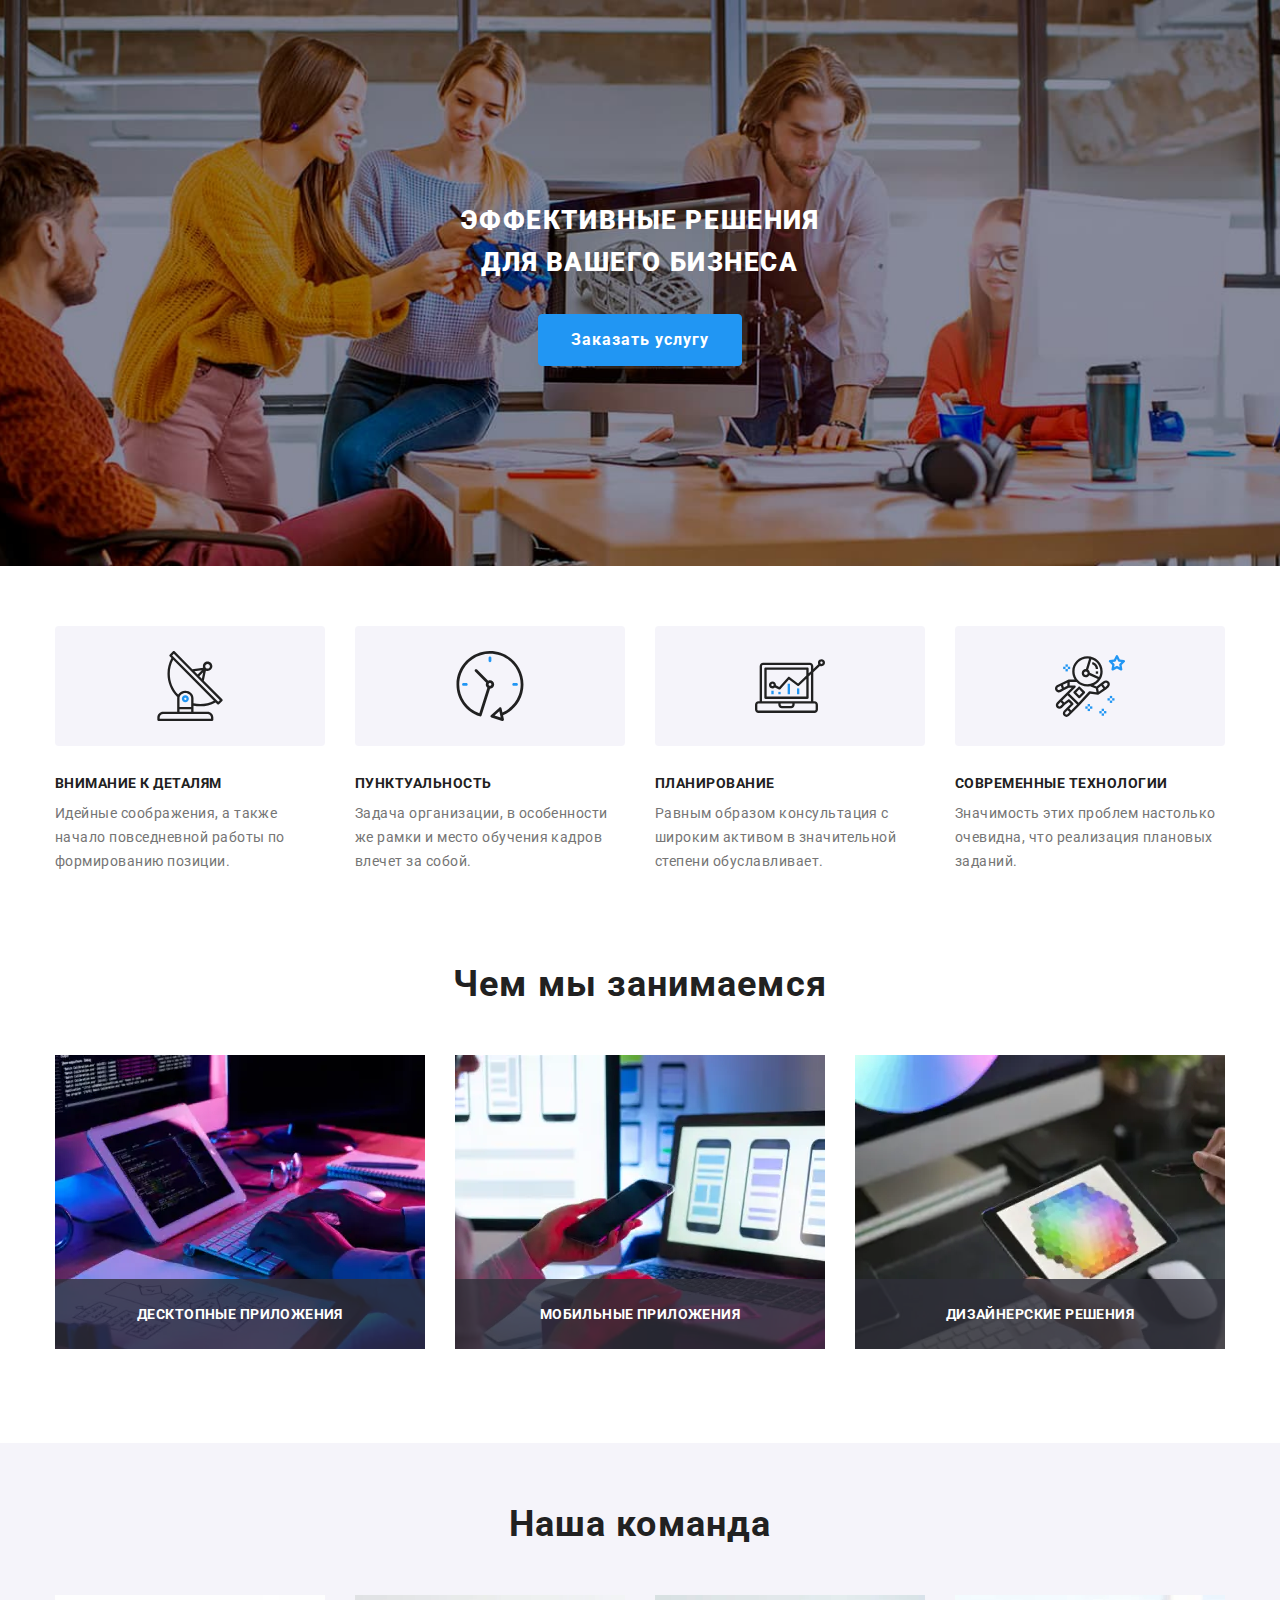
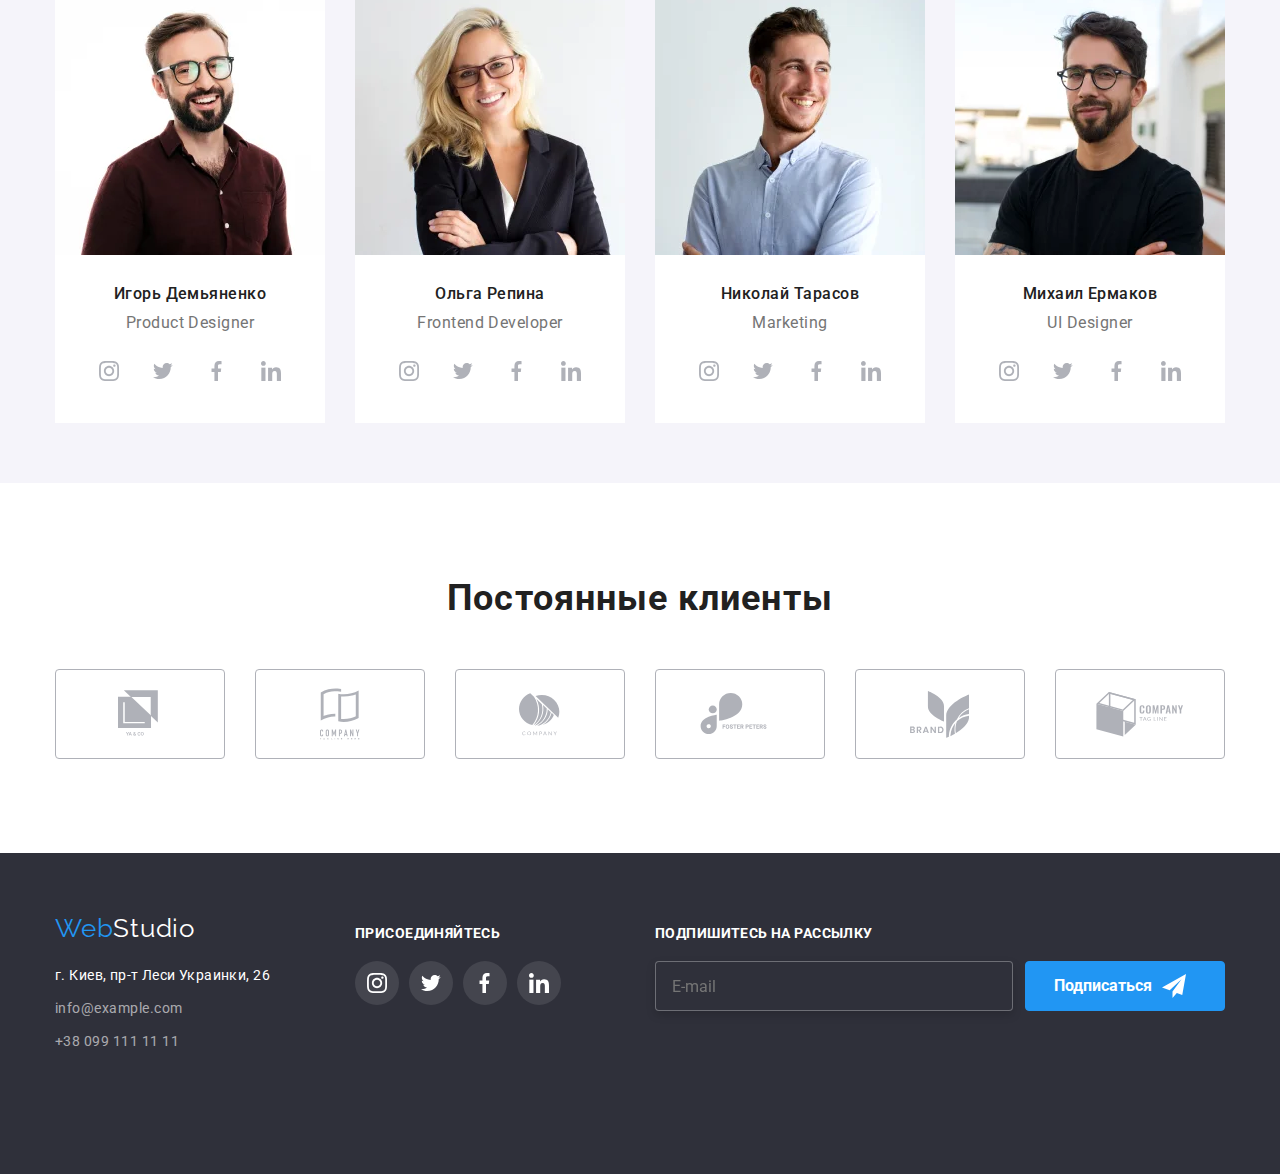
==== commit 0489e3c4: "Сделали адаптив к Footer" ====
--- a/index.html
+++ b/index.html
@@ -600,7 +600,7 @@
 
     <!-- Footer -->
 
-    <!-- <footer class="footer">
+    <footer class="footer">
       <div class="container-footer container">
         <div class="footer-item">
           <div class="logotype">
@@ -656,7 +656,7 @@
             </li>
           </ul>
         </div>
-        <div>
+        <div class="footer-send-box">
           <p class="send-text">Подпишитесь на рассылку</p>
           <form class="footer-send-form">
             <input type="email" name="email" placeholder="E-mail" class="footer-form-input" />
@@ -669,7 +669,7 @@
           </form>
         </div>
       </div>
-    </footer> -->
+    </footer>
 
     <!-- Модальное окно -->
 
--- a/css/main.min.css
+++ b/css/main.min.css
@@ -1,2 +1,2 @@
-:root{--primary-text-color: #212121;--second-text-color: #757575;--accent-color: #2196f3;--white-color: #ffffff}.visually-hidden{position:absolute !important;clip:rect(1px 1px 1px 1px);clip:rect(1px, 1px, 1px, 1px);padding:0 !important;border:0 !important;height:1px !important;width:1px !important;overflow:hidden}h1,h2,h3,h4,h5,h6,p{margin:0}ul,ol{margin:0;padding:0}img{display:block;max-width:100%;height:auto}.page{background-color:#ffffff;color:var(--primary-text-color);font-family:Roboto, sans-serif;letter-spacing:0.03em}.item{margin-left:0;margin-top:0}.list{padding:0;margin:0;list-style:none;text-decoration:none}.container{width:100%;margin:0 auto;padding-left:15px;padding-right:15px}@media screen and (min-width: 480px){.container{max-width:480px}}@media screen and (min-width: 768px){.container{max-width:768px}}@media screen and (min-width: 1200px){.container{max-width:1200px}}.logo{margin-right:93px;color:var(--primary-text-color);font-family:Raleway, curcive;font-size:26px;line-height:1.19;letter-spacing:0.03em;text-decoration:none}.logo-web{color:var(--accent-color)}.logo-color{color:#ffffff}.logotype{margin-bottom:20px}.navigation{margin-right:auto;display:flex;align-items:center}.site-nav{position:relative;display:flex;align-items:center}.site-nav .item:not(:last-child){margin-right:50px}.site-nav .link{color:var(--primary-text-color);font-weight:500;font-size:14px;line-height:1.14;text-decoration:none;transition-property:color;transition-duration:250ms;transition-timing-function:cubic-bezier(0.4, 0, 0.2, 1)}.site-nav .link:hover,.site-nav .link:focus{color:var(--accent-color)}.site-nav .link.current{color:var(--accent-color)}.site-nav .link.current::after{content:'';position:absolute;display:block;top:45px;width:100%;height:4px;background-color:var(--accent-color);border-radius:2px}.menu-link{position:relative}.contacts{display:flex;align-items:center}.contacts .item:not(:last-child){margin-right:50px}.contacts .link{display:flex;align-items:center;color:var(--second-text-color);font-weight:500;font-size:14px;line-height:1.14;text-decoration:none}.contact-list-link{transition:color 250ms cubic-bezier(0.4, 0, 0.2, 1)}.contact-list{display:flex;align-items:center}.contact-list-icon{flex-shrink:0;margin-right:10px;fill:var(--second-text-color);transition:fill 250ms cubic-bezier(0.4, 0, 0.2, 1)}.contact-list-link:hover,.contact-list-link:focus,.contact-list-link:focus .contact-list-icon{color:var(--accent-color);fill:var(--accent-color)}.contacts-adress .item:not(:last-child){margin-bottom:9px}.address{color:#ffffff;font-family:Roboto;font-style:normal;font-weight:normal;font-size:14px;line-height:1.7}.footer-adress{color:#fff;font-family:Roboto;font-style:normal;font-weight:normal;font-size:14px;line-height:1.714;letter-spacing:0.03em;transition:color 250ms cubic-bezier(0.4, 0, 0.2, 1)}.contacts-adress .footer-adress:hover,.contacts-adress .footer-adress:focus{color:var(--accent-color)}.mail{color:rgba(255,255,255,0.6);font-style:normal;font-weight:normal;font-size:14px;line-height:1.7;text-decoration:none;transition:color 250ms cubic-bezier(0.4, 0, 0.2, 1)}.contacts-adress .mail:hover,.contacts-adress .mail:focus{color:var(--accent-color)}.number{color:rgba(255,255,255,0.6);font-style:normal;font-weight:normal;font-size:14px;line-height:1.7;text-decoration:none;transition:color 250ms cubic-bezier(0.4, 0, 0.2, 1)}.contacts-adress .number:hover,.contacts-adress .number:focus{color:var(--accent-color)}.social-list{display:inline-flex;justify-content:center;padding-bottom:30px}.social-list-link{display:flex;align-items:center;justify-content:center;width:44px;height:44px;background-color:#ffffff;border-radius:50%;transition-property:background-color;transition-duration:250ms;transition-timing-function:cubic-bezier(0.4, 0, 0.2, 1)}.social-list-link:hover,.social-list-link:focus{background-color:var(--accent-color)}.social-list-icon{fill:#afb1b8;width:20px;height:20px;transition-property:fill;transition-duration:250ms;transition-timing-function:cubic-bezier(0.4, 0, 0.2, 1)}.social-list-link:hover .social-list-icon,.social-list-link:focus .social-list-icon{fill:#ffffff}.social-list-item{margin-right:10px}.social-list-item:last-child{margin-right:0px}.footer-text{display:inline-block;margin-bottom:20px;color:var(--white-color);font-style:normal;font-weight:bold;font-size:14px;line-height:1.143;letter-spacing:0.03em;text-transform:uppercase}.footer-social{display:flex}.footer-list-item{margin-right:10px}.footer-list-link{display:flex;align-items:center;justify-content:center;width:44px;height:44px;border-radius:50%;background-color:rgba(255,255,255,0.1);transition-property:background-color;transition-duration:250ms;transition-timing-function:cubic-bezier(0.4, 0, 0.2, 1)}.footer-list-link:hover,.footer-list-link:focus{background-color:var(--accent-color)}.footer-list-icon{margin:12px;width:20px;height:20px;fill:#ffffff;transition:color 250ms cubic-bezier(0.4, 0, 0.2, 1)}.footer-list-link:hover .footer-list-icon,.footer-list-link:focus .footer-list-icon{color:#ffffff}.button{color:var(--primary-text-color);background-color:var(--white-color);font-family:Roboto;font-style:normal;font-weight:700;font-size:16px;line-height:1.875;display:flex;align-items:center;text-align:center;letter-spacing:0.06em}.button.primary{min-width:200px;background-color:var(--accent-color);color:var(--white-color);margin:0 auto 0 auto;padding:10px 32px 10px 32px;border-radius:4px;border:1px solid var(--accent-color);transition:background-color 250ms cubic-bezier(0.4, 0, 0.2, 1),box-shadow 250ms cubic-bezier(0.4, 0, 0.2, 1),border-radius 250ms cubic-bezier(0.4, 0, 0.2, 1)}.button.primary:hover,.button.primary:focus{background-color:#188ce8;box-shadow:0px 4px 4px rgba(0,0,0,0.15);border-radius:4px}.send-button{min-width:200px;height:50px;align-items:center;text-align:center;display:flex;background-color:var(--accent-color);color:var(--white-color);margin:0 auto 0 auto;padding:10px 29px 10px 28px;border-radius:4px;border:1px solid var(--accent-color);font-style:normal;font-weight:bold;font-size:16px;line-height:1.875;transition:background-color 250ms cubic-bezier(0.4, 0, 0.2, 1),box-shadow 250ms cubic-bezier(0.4, 0, 0.2, 1),border-radius 250ms cubic-bezier(0.4, 0, 0.2, 1)}.send-button:hover,.send-button:focus{background-color:#188ce8;box-shadow:0px 4px 4px rgba(0,0,0,0.15);border-radius:4px}.contact-form-btn{min-width:200px;text-align:center;background-color:var(--accent-color);color:var(--white-color);margin:0 auto 0 auto;padding:10px 54px;border-radius:4px;border:1px solid var(--accent-color);transition:background-color 250ms cubic-bezier(0.4, 0, 0.2, 1),box-shadow 250ms cubic-bezier(0.4, 0, 0.2, 1),border-radius 250ms cubic-bezier(0.4, 0, 0.2, 1)}.contact-form-btn:hover,.contact-form-btn:focus{background-color:#188ce8;box-shadow:0px 4px 4px rgba(0,0,0,0.15);border-radius:4px}.section-title{margin-top:0px;margin-bottom:50px;font-weight:700;font-size:36px;line-height:1.16;text-align:center}.backdrop{position:fixed;height:100%;top:0;left:0;width:100%;background-color:rgba(0,0,0,0.2)}.backdrop.is-hidden{opacity:0;pointer-events:none}.modal{position:absolute;top:50%;left:50%;transform:translate(-50%, -50%);min-width:528px;min-height:581px;background-color:#ffffff;box-shadow:0px 1px 3px rgba(0,0,0,0.12),0px 1px 1px rgba(0,0,0,0.14),0px 2px 1px rgba(0,0,0,0.2);border-radius:4px}.button-modal{position:absolute;display:flex;justify-content:center;align-items:center;top:8px;right:8px;width:30px;height:30px;background:#ffffff;border:1px solid rgba(0,0,0,0.1);box-sizing:border-box;border-radius:50%;transition:background-color 250ms cubic-bezier(0.4, 0, 0.2, 1)}.button-modal:hover,.button-modal:focus{background-color:var(--accent-color)}.modal-img{position:absolute;top:6px;left:6px}.close-modal-svg{width:18px;height:18px;fill:#000000;transition:fill 250ms cubic-bezier(0.4, 0, 0.2, 1)}.button-modal:hover .close-modal-svg,.button-modal:focus .close-modal-svg{fill:#ffffff}.text-contact-form{margin-bottom:12px;font-style:normal;font-weight:bold;font-size:20px;line-height:1.15;text-align:center;letter-spacing:0.03em;color:#212121}.contact-form{display:flex;flex-direction:column;padding:40px;font-weight:400}.contact-form-field{font-style:normal;font-weight:400;font-size:12px;line-height:1.167;color:#757575}.contact-form-field+.contact-form-field{margin-top:10px}.contact-form-input-wrapper{position:relative;display:block;margin-top:4px}.contact-form-input{display:block;width:100%;height:40px;border:1px solid rgba(33,33,33,0.2);border-radius:4px;padding-left:42px;transition:border-color 250ms cubic-bezier(0.4, 0, 0.2, 1)}.contact-form-input:focus{outline:none;border-color:var(--accent-color)}.contact-form-icon{position:absolute;top:50%;left:12px;transform:translateY(-50%);display:block;width:18px;height:18px;background-color:#ffffff;transition:fill 250ms cubic-bezier(0.4, 0, 0.2, 1)}.contact-form-input:focus ~ .contact-form-icon{fill:var(--accent-color)}.contact-form-message{width:100%;height:120px;resize:none;border:1px solid rgba(33,33,33,0.2);border-radius:4px;margin-top:4px;margin-bottom:25px;padding:12px 16px;transition:border-color 250ms cubic-bezier(0.4, 0, 0.2, 1)}.contact-form-message::placeholder{color:rgba(117,117,117,0.5)}.contact-form-message:focus{border-color:var(--accent-color);outline:none}.contact-form-policy-label{margin-bottom:30px;font-style:normal;font-weight:normal;font-size:14px;line-height:1.714;letter-spacing:0.03em;color:#757575}.contact-form-policy-label::before{display:inline-block;content:'';width:16px;height:15px;border:1px solid #000000;margin-right:7px}.contact-form-check-policy:checked+.contact-form-policy-label::before{background-image:url("../images/icon-check.svg");border:none}.contact-form-check-policy:focus+.contact-form-policy-label::before{background-image:url("../images/icon-check.svg");border:none;outline:1px solid var(--accent-color)}.contact-form-label-link{color:#2196f3}.button-list{display:flex;flex-wrap:wrap;justify-content:center;padding-top:0;padding-bottom:50px}.button-list .item:not(:last-child){margin-right:8px}.button.secondary{margin:0 auto 0 auto;padding:6px 22px 6px 22px;border-radius:4px;border:0px solid var(--accent-color);outline:0;background-color:#f5f4fa;color:var(--primary-text-color);font-family:inherit;font-family:Roboto;font-style:normal;font-weight:500;font-size:16px;line-height:1.6;text-align:center;letter-spacing:0.03em;transition:background-color 250ms cubic-bezier(0.4, 0, 0.2, 1),color 250ms cubic-bezier(0.4, 0, 0.2, 1),box-shadow 250ms cubic-bezier(0.4, 0, 0.2, 1)}.button.secondary:hover,.button.secondary:focus{background-color:var(--accent-color);color:var(--white-color);box-shadow:0px 3px 1px rgba(0,0,0,0.1),0px 1px 2px rgba(0,0,0,0.08),0px 2px 2px rgba(0,0,0,0.12)}.header>.container{display:flex;align-items:center}.header{background-color:#ffffff;border:1px solid #ececec}.container-header{padding-top:24px;padding-bottom:25px}.hero{width:100%;padding-top:118px;padding-bottom:118px;margin-left:auto;margin-right:auto;background-position:center;background-size:cover;background-image:linear-gradient(to right, rgba(47,48,58,0.4), rgba(47,48,58,0.4)),url(../images/hero-img/hero-mobile/hero-bg-mobile.jpg);background-repeat:no-repeat;background-position:center}@media screen and (min-device-pixel-ratio: 2), screen and (min-resolution: 192dpi), screen and (min-resolution: 2dppx){.hero{background-image:url(../images/hero-img/hero-mobile/hero-bg-mobile@2x.jpg)}}.hero-title{margin-bottom:30px;font-style:normal;font-weight:900;font-size:26px;line-height:1.615;text-align:center;letter-spacing:0.06em;text-transform:uppercase;color:#ffffff}@media screen and (min-width: 768px){.hero{background-image:url(../images/hero-img/hero-tablet/hero-bg-tablet.jpg)}}@media screen and (min-width: 768px) and (min-device-pixel-ratio: 2), screen and (min-width: 768px) and (min-resolution: 192dpi), screen and (min-width: 768px) and (min-resolution: 2dppx){.hero{background-image:url(../images/hero-img/hero-tablet/hero-bg-tablet@2x.jpg)}}@media screen and (min-width: 1200px){.hero{padding-top:200px;padding-bottom:200px;background-image:url(../images/hero-img/hero-desktop/hero-bg-desktop.jpg)}}@media screen and (min-width: 1200px) and (min-device-pixel-ratio: 2), screen and (min-width: 1200px) and (min-resolution: 192dpi), screen and (min-width: 1200px) and (min-resolution: 2dppx){.hero{background-image:url(../images/hero-img/hero-desktop/hero-bg-desktop@2x.jpg)}}.section-features{padding-top:60px;padding-bottom:60px;margin-left:auto;margin-right:auto}.list-icon::before{display:block;content:'';width:100%;height:120px;background-size:70px 70px;background-repeat:no-repeat;background-position:center;background-color:#f5f4fa;border-radius:4px}.icon-sputnik::before{background-image:url("../images/antenna.svg")}.icon-clock::before{background-image:url("../images/clock.svg")}.icon-laptop::before{background-image:url("../images/diagram.svg")}.icon-astronavt::before{background-image:url("../images/astronaut.svg")}.features-list{display:block}.features-list .item:not(:last-child){margin-bottom:30px}.feature-title{margin-top:30px;margin-bottom:10px;font-style:normal;font-weight:bold;font-size:14px;line-height:1.14;text-transform:uppercase}.feature-text{color:var(--second-text-color);font-size:14px;line-height:1.7}@media screen and (max-width: 767px){.feature-title{text-align:center}}@media screen and (min-width: 768px){.features-list{display:flex;flex-wrap:wrap;margin-left:-30px;margin-top:-30px;padding:0}.features-list .item{flex-basis:calc(100% / 2 - 30px);margin-left:30px;margin-top:30px}}@media screen and (min-width: 1200px){.features-list{display:flex;flex-wrap:wrap;padding-top:94px;padding-bottom:94px;margin-left:-30px;margin-top:-30px;padding:0}.features-list .item{flex-basis:calc(100% / 4 - 30px);margin-left:30px;margin-top:30px}}@media screen and (max-width: 1199px){.section-works{display:none}}@media screen and (min-width: 1200px){.section-works{padding-bottom:94px}.works-list{display:flex;flex-wrap:wrap;margin-left:-30px;margin-top:-30px}.works-list .item{flex-basis:calc(100% / 3 - 30px);margin-left:30px;margin-top:30px}.works-list>.item{position:relative}.works-label{position:absolute;display:block;width:100%;background:rgba(47,48,58,0.8);padding-top:27px;padding-bottom:27px;bottom:0;left:0}.name-label{font-style:normal;font-weight:700;font-size:14px;line-height:1.143;text-align:center;letter-spacing:0.03em;text-transform:uppercase;color:#ffffff}}.section-team{display:block;padding-top:60px;padding-bottom:60px;margin-left:auto;margin-right:auto;background-color:#f5f4fa}.section-title{font-style:normal;font-weight:700;font-size:28px;line-height:1.179;letter-spacing:0.03em}.team-name{margin-bottom:10px;color:var(--primary-text-color);font-weight:500;font-size:16px;line-height:1.18}.team-profession{text-align:center;color:var(--second-text-color);font-size:16px;line-height:1.18;text-decoration:none;margin-bottom:16px}.team-name{margin-bottom:10px;color:var(--primary-text-color);font-weight:500;font-size:16px;line-height:1.18}.user-info{text-align:center;padding-top:30px;background-color:#ffffff}.team-list{display:block;align-items:center;justify-content:center}.team-list team-card:not(:last-child){width:100%;margin-bottom:30px;box-shadow:0px 1px 3px rgba(0,0,0,0.12),0px 1px 1px rgba(0,0,0,0.14),0px 2px 1px rgba(0,0,0,0.2);border-radius:0px 0px 4px 4px}@media screen and (min-width: 767px){.team-list{display:flex;flex-wrap:wrap;margin-left:-30px;margin-top:-30px}.team-list .team-card{flex-basis:calc(100% / 2 - 30px);margin-left:30px;margin-top:30px}}@media screen and (min-width: 1200px){.team-list{display:flex;flex-wrap:wrap;margin-left:-30px;margin-top:-30px}.team-list .team-card{text-align:center;flex-basis:calc(100% / 4 - 30px);margin-left:30px;margin-top:30px}.section-title{font-size:36px;line-height:1.167}}.container-clients{display:block;padding-top:60px;padding-bottom:60px;margin-left:auto;margin-right:auto}.clients-list{display:flex;flex-wrap:wrap;margin-left:-30px;margin-top:-30px}.clients-list .clients-list-item{flex-basis:calc(100% / 2 - 30px);margin-left:30px;margin-top:30px}.clients-list-link{display:flex;align-items:center;justify-content:center;width:100%;height:90px;box-sizing:border-box;border:1px solid #afb1b8;box-sizing:border-box;border-radius:4px;color:#afb1b8;transition-property:all;transition-duration:250ms;transition-timing-function:cubic-bezier(0.4, 0, 0.2, 1)}.clients-list-link:hover,.clients-list-link:focus{border-color:var(--accent-color);outline:none}.clients-link-icon{fill:#afb1b8;transition-property:fill;transition-duration:250ms;transition-timing-function:cubic-bezier(0.4, 0, 0.2, 1)}.clients-list-link:hover .clients-link-icon,.clients-list-link:focus .clients-link-icon{fill:var(--accent-color)}@media screen and (min-width: 767px){.clients-list{display:flex;flex-wrap:wrap;margin-left:-30px;margin-top:-30px}.clients-list .clients-list-item{flex-basis:calc(100% / 3 - 30px);margin-left:30px;margin-top:30px}.clients-list .clients-list-link{max-width:226px}}@media screen and (min-width: 1200px){.container-clients{padding-top:94px;padding-bottom:94px}.clients-list{display:flex;flex-wrap:wrap}.clients-list .clients-list-item{flex-basis:calc((100% - 180px) / 6)}}.footer{background-color:#2f303a;padding:60px 0;padding-left:15px;padding-right:15px}.container-footer{display:flex}.footer-item{display:block;width:270px;margin-right:30px}.send-text{margin-bottom:20px;font-style:normal;font-weight:700;font-size:14px;line-height:1.143;letter-spacing:0.03em;text-transform:uppercase;color:#ffffff}.footer-send-form{display:flex}.footer-form-input{font-weight:normal;color:#ffffff;padding-left:16px;margin-right:12px;width:358px;height:50px;border:1px solid rgba(255,255,255,0.3);box-sizing:border-box;filter:drop-shadow(0px 4px 4px rgba(0,0,0,0.15));border-radius:4px;background-color:#2f303a;transition:border-color 250ms cubic-bezier(0.4, 0, 0.2, 1)}.footer-form-input:focus{outline:none;border-color:var(--accent-color)}.send-icon-svg{width:24px;height:24px;margin-left:10px}.section-portfolio{padding-top:94px;padding-bottom:94px;background-color:#ffffff}.page-portfolio{background-color:#e5e5e5;font-family:Roboto, sans-serif;letter-spacing:0.03em}.works{display:flex;flex-wrap:wrap;margin-left:-30px;margin-top:-30px}.works .item{flex-basis:calc((100% - 90px) / 3);margin-left:30px;margin-top:30px}.works .title{color:var(--primary-text-color);font-style:normal;font-weight:bold;font-size:18px;line-height:2}.works .button-name{color:#757575;font-style:normal;font-weight:normal;font-size:16px;line-height:1.8}.works-name{padding:20px 24px}.works-link{display:block;text-decoration:none;border:1px solid #eeeeee;box-sizing:border-box;transition:box-shadow 250ms cubic-bezier(0.4, 0, 0.2, 1)}.works-link:hover,.works-link:focus{box-shadow:0px 1px 1px rgba(0,0,0,0.12),0px 4px 4px rgba(0,0,0,0.06),1px 4px 6px rgba(0,0,0,0.16)}.card-portfolio{position:relative;overflow:hidden}.box-overlay{position:absolute;top:100%;left:0;transform:translateY(0);transition:transform 250ms ease;width:100%;height:100%;background:rgba(33,150,243,0.9)}.works-link:hover .box-overlay,.works-link:focus .box-overlay{transform:translateY(-100%);transition-timing-function:cubic-bezier(0.4, 0, 0.2, 1)}.text-overlay{font-family:Roboto;font-style:normal;font-weight:400;font-size:18px;line-height:1.155;letter-spacing:0.03em;padding:63px 24px 63px 24px;color:#ffffff}
+:root{--primary-text-color: #212121;--second-text-color: #757575;--accent-color: #2196f3;--white-color: #ffffff}.visually-hidden{position:absolute !important;clip:rect(1px 1px 1px 1px);clip:rect(1px, 1px, 1px, 1px);padding:0 !important;border:0 !important;height:1px !important;width:1px !important;overflow:hidden}h1,h2,h3,h4,h5,h6,p{margin:0}ul,ol{margin:0;padding:0}img{display:block;max-width:100%;height:auto}.page{background-color:#ffffff;color:var(--primary-text-color);font-family:Roboto, sans-serif;letter-spacing:0.03em}.item{margin-left:0;margin-top:0}.list{padding:0;margin:0;list-style:none;text-decoration:none}.container{width:100%;margin:0 auto;padding-left:15px;padding-right:15px}@media screen and (min-width: 480px){.container{max-width:480px}}@media screen and (min-width: 768px){.container{max-width:768px}}@media screen and (min-width: 1200px){.container{max-width:1200px}}.logo{margin-right:93px;margin:auto;color:var(--primary-text-color);font-family:Raleway, curcive;font-size:26px;line-height:1.19;letter-spacing:0.03em;text-decoration:none}.logo-web{color:var(--accent-color)}.logo-color{color:#ffffff}.logotype{margin-bottom:20px}.navigation{margin-right:auto;display:flex;align-items:center}.site-nav{position:relative;display:flex;align-items:center}.site-nav .item:not(:last-child){margin-right:50px}.site-nav .link{color:var(--primary-text-color);font-weight:500;font-size:14px;line-height:1.14;text-decoration:none;transition-property:color;transition-duration:250ms;transition-timing-function:cubic-bezier(0.4, 0, 0.2, 1)}.site-nav .link:hover,.site-nav .link:focus{color:var(--accent-color)}.site-nav .link.current{color:var(--accent-color)}.site-nav .link.current::after{content:'';position:absolute;display:block;top:45px;width:100%;height:4px;background-color:var(--accent-color);border-radius:2px}.menu-link{position:relative}.contacts{display:flex;align-items:center}.contacts .item:not(:last-child){margin-right:50px}.contacts .link{display:flex;align-items:center;color:var(--second-text-color);font-weight:500;font-size:14px;line-height:1.14;text-decoration:none}.contact-list-link{transition:color 250ms cubic-bezier(0.4, 0, 0.2, 1)}.contact-list{display:flex;align-items:center}.contact-list-icon{flex-shrink:0;margin-right:10px;fill:var(--second-text-color);transition:fill 250ms cubic-bezier(0.4, 0, 0.2, 1)}.contact-list-link:hover,.contact-list-link:focus,.contact-list-link:focus .contact-list-icon{color:var(--accent-color);fill:var(--accent-color)}.contacts-adress .item:not(:last-child){margin-bottom:9px}.address{color:#ffffff;font-family:Roboto;font-style:normal;font-weight:normal;font-size:14px;line-height:1.7}.footer-adress{color:#fff;font-family:Roboto;font-style:normal;font-weight:normal;font-size:14px;line-height:1.714;letter-spacing:0.03em;transition:color 250ms cubic-bezier(0.4, 0, 0.2, 1)}.contacts-adress .footer-adress:hover,.contacts-adress .footer-adress:focus{color:var(--accent-color)}.mail{color:rgba(255,255,255,0.6);font-style:normal;font-weight:normal;font-size:14px;line-height:1.7;text-decoration:none;transition:color 250ms cubic-bezier(0.4, 0, 0.2, 1)}.contacts-adress .mail:hover,.contacts-adress .mail:focus{color:var(--accent-color)}.number{color:rgba(255,255,255,0.6);font-style:normal;font-weight:normal;font-size:14px;line-height:1.7;text-decoration:none;transition:color 250ms cubic-bezier(0.4, 0, 0.2, 1)}.contacts-adress .number:hover,.contacts-adress .number:focus{color:var(--accent-color)}.social-list{display:inline-flex;justify-content:center;padding-bottom:30px}.social-list-link{display:flex;align-items:center;justify-content:center;width:44px;height:44px;background-color:#ffffff;border-radius:50%;transition-property:background-color;transition-duration:250ms;transition-timing-function:cubic-bezier(0.4, 0, 0.2, 1)}.social-list-link:hover,.social-list-link:focus{background-color:var(--accent-color)}.social-list-icon{fill:#afb1b8;width:20px;height:20px;transition-property:fill;transition-duration:250ms;transition-timing-function:cubic-bezier(0.4, 0, 0.2, 1)}.social-list-link:hover .social-list-icon,.social-list-link:focus .social-list-icon{fill:#ffffff}.social-list-item{margin-right:10px}.social-list-item:last-child{margin-right:0px}.footer-text{display:inline-block;margin-bottom:20px;color:var(--white-color);font-style:normal;font-weight:bold;font-size:14px;line-height:1.143;letter-spacing:0.03em;text-transform:uppercase}.footer-list-item{margin-right:10px}.footer-list-link{display:flex;align-items:center;justify-content:center;width:44px;height:44px;border-radius:50%;background-color:rgba(255,255,255,0.1);transition-property:background-color;transition-duration:250ms;transition-timing-function:cubic-bezier(0.4, 0, 0.2, 1)}.footer-list-link:hover,.footer-list-link:focus{background-color:var(--accent-color)}.footer-list-icon{margin:12px;width:20px;height:20px;fill:#ffffff;transition:color 250ms cubic-bezier(0.4, 0, 0.2, 1)}.footer-list-link:hover .footer-list-icon,.footer-list-link:focus .footer-list-icon{color:#ffffff}.button{color:var(--primary-text-color);background-color:var(--white-color);font-family:Roboto;font-style:normal;font-weight:700;font-size:16px;line-height:1.875;display:flex;align-items:center;text-align:center;letter-spacing:0.06em}.button.primary{min-width:200px;background-color:var(--accent-color);color:var(--white-color);margin:0 auto 0 auto;padding:10px 32px 10px 32px;border-radius:4px;border:1px solid var(--accent-color);transition:background-color 250ms cubic-bezier(0.4, 0, 0.2, 1),box-shadow 250ms cubic-bezier(0.4, 0, 0.2, 1),border-radius 250ms cubic-bezier(0.4, 0, 0.2, 1)}.button.primary:hover,.button.primary:focus{background-color:#188ce8;box-shadow:0px 4px 4px rgba(0,0,0,0.15);border-radius:4px}.send-button{min-width:200px;height:50px;align-items:center;text-align:center;display:flex;background-color:var(--accent-color);color:var(--white-color);margin:0 auto 0 auto;padding:10px 29px 10px 28px;border-radius:4px;border:1px solid var(--accent-color);font-style:normal;font-weight:bold;font-size:16px;line-height:1.875;transition:background-color 250ms cubic-bezier(0.4, 0, 0.2, 1),box-shadow 250ms cubic-bezier(0.4, 0, 0.2, 1),border-radius 250ms cubic-bezier(0.4, 0, 0.2, 1)}.send-button:hover,.send-button:focus{background-color:#188ce8;box-shadow:0px 4px 4px rgba(0,0,0,0.15);border-radius:4px}.contact-form-btn{min-width:200px;text-align:center;background-color:var(--accent-color);color:var(--white-color);margin:0 auto 0 auto;padding:10px 54px;border-radius:4px;border:1px solid var(--accent-color);transition:background-color 250ms cubic-bezier(0.4, 0, 0.2, 1),box-shadow 250ms cubic-bezier(0.4, 0, 0.2, 1),border-radius 250ms cubic-bezier(0.4, 0, 0.2, 1)}.contact-form-btn:hover,.contact-form-btn:focus{background-color:#188ce8;box-shadow:0px 4px 4px rgba(0,0,0,0.15);border-radius:4px}.section-title{margin-top:0px;margin-bottom:50px;font-weight:700;font-size:36px;line-height:1.16;text-align:center}.backdrop{position:fixed;height:100%;top:0;left:0;width:100%;background-color:rgba(0,0,0,0.2)}.backdrop.is-hidden{opacity:0;pointer-events:none}.modal{position:absolute;top:50%;left:50%;transform:translate(-50%, -50%);min-width:528px;min-height:581px;background-color:#ffffff;box-shadow:0px 1px 3px rgba(0,0,0,0.12),0px 1px 1px rgba(0,0,0,0.14),0px 2px 1px rgba(0,0,0,0.2);border-radius:4px}.button-modal{position:absolute;display:flex;justify-content:center;align-items:center;top:8px;right:8px;width:30px;height:30px;background:#ffffff;border:1px solid rgba(0,0,0,0.1);box-sizing:border-box;border-radius:50%;transition:background-color 250ms cubic-bezier(0.4, 0, 0.2, 1)}.button-modal:hover,.button-modal:focus{background-color:var(--accent-color)}.modal-img{position:absolute;top:6px;left:6px}.close-modal-svg{width:18px;height:18px;fill:#000000;transition:fill 250ms cubic-bezier(0.4, 0, 0.2, 1)}.button-modal:hover .close-modal-svg,.button-modal:focus .close-modal-svg{fill:#ffffff}.text-contact-form{margin-bottom:12px;font-style:normal;font-weight:bold;font-size:20px;line-height:1.15;text-align:center;letter-spacing:0.03em;color:#212121}.contact-form{display:flex;flex-direction:column;padding:40px;font-weight:400}.contact-form-field{font-style:normal;font-weight:400;font-size:12px;line-height:1.167;color:#757575}.contact-form-field+.contact-form-field{margin-top:10px}.contact-form-input-wrapper{position:relative;display:block;margin-top:4px}.contact-form-input{display:block;width:100%;height:40px;border:1px solid rgba(33,33,33,0.2);border-radius:4px;padding-left:42px;transition:border-color 250ms cubic-bezier(0.4, 0, 0.2, 1)}.contact-form-input:focus{outline:none;border-color:var(--accent-color)}.contact-form-icon{position:absolute;top:50%;left:12px;transform:translateY(-50%);display:block;width:18px;height:18px;background-color:#ffffff;transition:fill 250ms cubic-bezier(0.4, 0, 0.2, 1)}.contact-form-input:focus ~ .contact-form-icon{fill:var(--accent-color)}.contact-form-message{width:100%;height:120px;resize:none;border:1px solid rgba(33,33,33,0.2);border-radius:4px;margin-top:4px;margin-bottom:25px;padding:12px 16px;transition:border-color 250ms cubic-bezier(0.4, 0, 0.2, 1)}.contact-form-message::placeholder{color:rgba(117,117,117,0.5)}.contact-form-message:focus{border-color:var(--accent-color);outline:none}.contact-form-policy-label{margin-bottom:30px;font-style:normal;font-weight:normal;font-size:14px;line-height:1.714;letter-spacing:0.03em;color:#757575}.contact-form-policy-label::before{display:inline-block;content:'';width:16px;height:15px;border:1px solid #000000;margin-right:7px}.contact-form-check-policy:checked+.contact-form-policy-label::before{background-image:url("../images/icon-check.svg");border:none}.contact-form-check-policy:focus+.contact-form-policy-label::before{background-image:url("../images/icon-check.svg");border:none;outline:1px solid var(--accent-color)}.contact-form-label-link{color:#2196f3}.button-list{display:flex;flex-wrap:wrap;justify-content:center;padding-top:0;padding-bottom:50px}.button-list .item:not(:last-child){margin-right:8px}.button.secondary{margin:0 auto 0 auto;padding:6px 22px 6px 22px;border-radius:4px;border:0px solid var(--accent-color);outline:0;background-color:#f5f4fa;color:var(--primary-text-color);font-family:inherit;font-family:Roboto;font-style:normal;font-weight:500;font-size:16px;line-height:1.6;text-align:center;letter-spacing:0.03em;transition:background-color 250ms cubic-bezier(0.4, 0, 0.2, 1),color 250ms cubic-bezier(0.4, 0, 0.2, 1),box-shadow 250ms cubic-bezier(0.4, 0, 0.2, 1)}.button.secondary:hover,.button.secondary:focus{background-color:var(--accent-color);color:var(--white-color);box-shadow:0px 3px 1px rgba(0,0,0,0.1),0px 1px 2px rgba(0,0,0,0.08),0px 2px 2px rgba(0,0,0,0.12)}.header>.container{display:flex;align-items:center}.header{background-color:#ffffff;border:1px solid #ececec}.container-header{padding-top:24px;padding-bottom:25px}.hero{width:100%;padding-top:118px;padding-bottom:118px;margin-left:auto;margin-right:auto;background-position:center;background-size:cover;background-image:linear-gradient(to right, rgba(47,48,58,0.4), rgba(47,48,58,0.4)),url(../images/hero-img/hero-mobile/hero-bg-mobile.jpg);background-repeat:no-repeat;background-position:center}@media screen and (min-device-pixel-ratio: 2), screen and (min-resolution: 192dpi), screen and (min-resolution: 2dppx){.hero{background-image:url(../images/hero-img/hero-mobile/hero-bg-mobile@2x.jpg)}}.hero-title{margin-bottom:30px;font-style:normal;font-weight:900;font-size:26px;line-height:1.615;text-align:center;letter-spacing:0.06em;text-transform:uppercase;color:#ffffff}@media screen and (min-width: 768px){.hero{background-image:url(../images/hero-img/hero-tablet/hero-bg-tablet.jpg)}}@media screen and (min-width: 768px) and (min-device-pixel-ratio: 2), screen and (min-width: 768px) and (min-resolution: 192dpi), screen and (min-width: 768px) and (min-resolution: 2dppx){.hero{background-image:url(../images/hero-img/hero-tablet/hero-bg-tablet@2x.jpg)}}@media screen and (min-width: 1200px){.hero{padding-top:200px;padding-bottom:200px;background-image:url(../images/hero-img/hero-desktop/hero-bg-desktop.jpg)}}@media screen and (min-width: 1200px) and (min-device-pixel-ratio: 2), screen and (min-width: 1200px) and (min-resolution: 192dpi), screen and (min-width: 1200px) and (min-resolution: 2dppx){.hero{background-image:url(../images/hero-img/hero-desktop/hero-bg-desktop@2x.jpg)}}.section-features{padding-top:60px;padding-bottom:60px;margin-left:auto;margin-right:auto}.list-icon::before{display:block;content:'';width:100%;height:120px;background-size:70px 70px;background-repeat:no-repeat;background-position:center;background-color:#f5f4fa;border-radius:4px}.icon-sputnik::before{background-image:url("../images/antenna.svg")}.icon-clock::before{background-image:url("../images/clock.svg")}.icon-laptop::before{background-image:url("../images/diagram.svg")}.icon-astronavt::before{background-image:url("../images/astronaut.svg")}.features-list{display:block}.features-list .item:not(:last-child){margin-bottom:30px}.feature-title{margin-top:30px;margin-bottom:10px;font-style:normal;font-weight:bold;font-size:14px;line-height:1.14;text-transform:uppercase}.feature-text{color:var(--second-text-color);font-size:14px;line-height:1.7}@media screen and (max-width: 767px){.feature-title{text-align:center}}@media screen and (min-width: 768px){.features-list{display:flex;flex-wrap:wrap;margin-left:-30px;margin-top:-30px;padding:0}.features-list .item{flex-basis:calc(100% / 2 - 30px);margin-left:30px;margin-top:30px}}@media screen and (min-width: 1200px){.features-list{display:flex;flex-wrap:wrap;padding-top:94px;padding-bottom:94px;margin-left:-30px;margin-top:-30px;padding:0}.features-list .item{flex-basis:calc(100% / 4 - 30px);margin-left:30px;margin-top:30px}}@media screen and (max-width: 1199px){.section-works{display:none}}@media screen and (min-width: 1200px){.section-works{padding-bottom:94px}.works-list{display:flex;flex-wrap:wrap;margin-left:-30px;margin-top:-30px}.works-list .item{flex-basis:calc(100% / 3 - 30px);margin-left:30px;margin-top:30px}.works-list>.item{position:relative}.works-label{position:absolute;display:block;width:100%;background:rgba(47,48,58,0.8);padding-top:27px;padding-bottom:27px;bottom:0;left:0}.name-label{font-style:normal;font-weight:700;font-size:14px;line-height:1.143;text-align:center;letter-spacing:0.03em;text-transform:uppercase;color:#ffffff}}.section-team{display:block;padding-top:60px;padding-bottom:60px;margin-left:auto;margin-right:auto;background-color:#f5f4fa}.section-title{font-style:normal;font-weight:700;font-size:28px;line-height:1.179;letter-spacing:0.03em}.team-name{margin-bottom:10px;color:var(--primary-text-color);font-weight:500;font-size:16px;line-height:1.18}.team-profession{text-align:center;color:var(--second-text-color);font-size:16px;line-height:1.18;text-decoration:none;margin-bottom:16px}.team-name{margin-bottom:10px;color:var(--primary-text-color);font-weight:500;font-size:16px;line-height:1.18}.user-info{text-align:center;padding-top:30px;background-color:#ffffff}.team-list{display:block;align-items:center;justify-content:center}.team-list team-card:not(:last-child){width:100%;margin-bottom:30px;box-shadow:0px 1px 3px rgba(0,0,0,0.12),0px 1px 1px rgba(0,0,0,0.14),0px 2px 1px rgba(0,0,0,0.2);border-radius:0px 0px 4px 4px}@media screen and (min-width: 767px){.team-list{display:flex;flex-wrap:wrap;margin-left:-30px;margin-top:-30px}.team-list .team-card{flex-basis:calc(100% / 2 - 30px);margin-left:30px;margin-top:30px}}@media screen and (min-width: 1200px){.team-list{display:flex;flex-wrap:wrap;margin-left:-30px;margin-top:-30px}.team-list .team-card{text-align:center;flex-basis:calc(100% / 4 - 30px);margin-left:30px;margin-top:30px}.section-title{font-size:36px;line-height:1.167}}.container-clients{display:block;padding-top:60px;padding-bottom:60px;margin-left:auto;margin-right:auto}.clients-list{display:flex;flex-wrap:wrap;margin-left:-30px;margin-top:-30px}.clients-list .clients-list-item{flex-basis:calc(100% / 2 - 30px);margin-left:30px;margin-top:30px}.clients-list-link{display:flex;align-items:center;justify-content:center;width:100%;height:90px;box-sizing:border-box;border:1px solid #afb1b8;box-sizing:border-box;border-radius:4px;color:#afb1b8;transition-property:all;transition-duration:250ms;transition-timing-function:cubic-bezier(0.4, 0, 0.2, 1)}.clients-list-link:hover,.clients-list-link:focus{border-color:var(--accent-color);outline:none}.clients-link-icon{fill:#afb1b8;transition-property:fill;transition-duration:250ms;transition-timing-function:cubic-bezier(0.4, 0, 0.2, 1)}.clients-list-link:hover .clients-link-icon,.clients-list-link:focus .clients-link-icon{fill:var(--accent-color)}@media screen and (min-width: 767px){.clients-list{display:flex;flex-wrap:wrap;margin-left:-30px;margin-top:-30px}.clients-list .clients-list-item{flex-basis:calc(100% / 3 - 30px);margin-left:30px;margin-top:30px}.clients-list .clients-list-link{max-width:226px}}@media screen and (min-width: 1200px){.container-clients{padding-top:94px;padding-bottom:94px}.clients-list{display:flex;flex-wrap:wrap}.clients-list .clients-list-item{flex-basis:calc((100% - 180px) / 6)}}.footer{display:block;margin-left:auto;margin-right:auto;padding-top:60px;padding-bottom:60px;background-color:#2f303a}.container-footer{display:block;text-align:center}.address{margin-bottom:60px}.send-text{margin-bottom:20px;font-style:normal;font-weight:700;font-size:14px;line-height:1.143;letter-spacing:0.03em;text-transform:uppercase;color:#ffffff}.footer-send-form{display:flex;flex-wrap:wrap;align-items:center;justify-content:center}.footer-form-input{font-weight:normal;color:#ffffff;padding-left:16px;margin-right:12px;margin-bottom:20px;width:450px;height:50px;border:1px solid rgba(255,255,255,0.3);box-sizing:border-box;filter:drop-shadow(0px 4px 4px rgba(0,0,0,0.15));border-radius:4px;background-color:#2f303a;transition:border-color 250ms cubic-bezier(0.4, 0, 0.2, 1)}.footer-form-input:focus{outline:none;border-color:var(--accent-color)}.send-icon-svg{width:24px;height:24px;margin-left:10px}@media screen and (min-width: 767px){.footer{display:flex}.container-footer{display:flex;flex-wrap:wrap}.footer-item{width:50%}.footer-send-box{width:100%}.footer-send-form{display:block}}@media screen and (max-width: 1199px){.footer-social{display:flex;align-items:center;justify-content:center;margin-bottom:60px}}@media screen and (min-width: 1200px){.container-footer{display:flex;text-align:left}.footer-item{display:block;width:270px;margin-right:30px}.footer-text{margin-top:12px}.footer-send-form{display:flex}.footer-form-input{margin-bottom:0;width:358px}.footer-social{display:flex}.send-icon-svg{width:24px;height:24px;margin-left:10px}.footer-send-box{width:auto;margin-top:12px}.send-button{top:0}}.section-portfolio{padding-top:94px;padding-bottom:94px;background-color:#ffffff}.page-portfolio{background-color:#e5e5e5;font-family:Roboto, sans-serif;letter-spacing:0.03em}.works{display:flex;flex-wrap:wrap;margin-left:-30px;margin-top:-30px}.works .item{flex-basis:calc((100% - 90px) / 3);margin-left:30px;margin-top:30px}.works .title{color:var(--primary-text-color);font-style:normal;font-weight:bold;font-size:18px;line-height:2}.works .button-name{color:#757575;font-style:normal;font-weight:normal;font-size:16px;line-height:1.8}.works-name{padding:20px 24px}.works-link{display:block;text-decoration:none;border:1px solid #eeeeee;box-sizing:border-box;transition:box-shadow 250ms cubic-bezier(0.4, 0, 0.2, 1)}.works-link:hover,.works-link:focus{box-shadow:0px 1px 1px rgba(0,0,0,0.12),0px 4px 4px rgba(0,0,0,0.06),1px 4px 6px rgba(0,0,0,0.16)}.card-portfolio{position:relative;overflow:hidden}.box-overlay{position:absolute;top:100%;left:0;transform:translateY(0);transition:transform 250ms ease;width:100%;height:100%;background:rgba(33,150,243,0.9)}.works-link:hover .box-overlay,.works-link:focus .box-overlay{transform:translateY(-100%);transition-timing-function:cubic-bezier(0.4, 0, 0.2, 1)}.text-overlay{font-family:Roboto;font-style:normal;font-weight:400;font-size:18px;line-height:1.155;letter-spacing:0.03em;padding:63px 24px 63px 24px;color:#ffffff}
 /*# sourceMappingURL=main.min.css.map */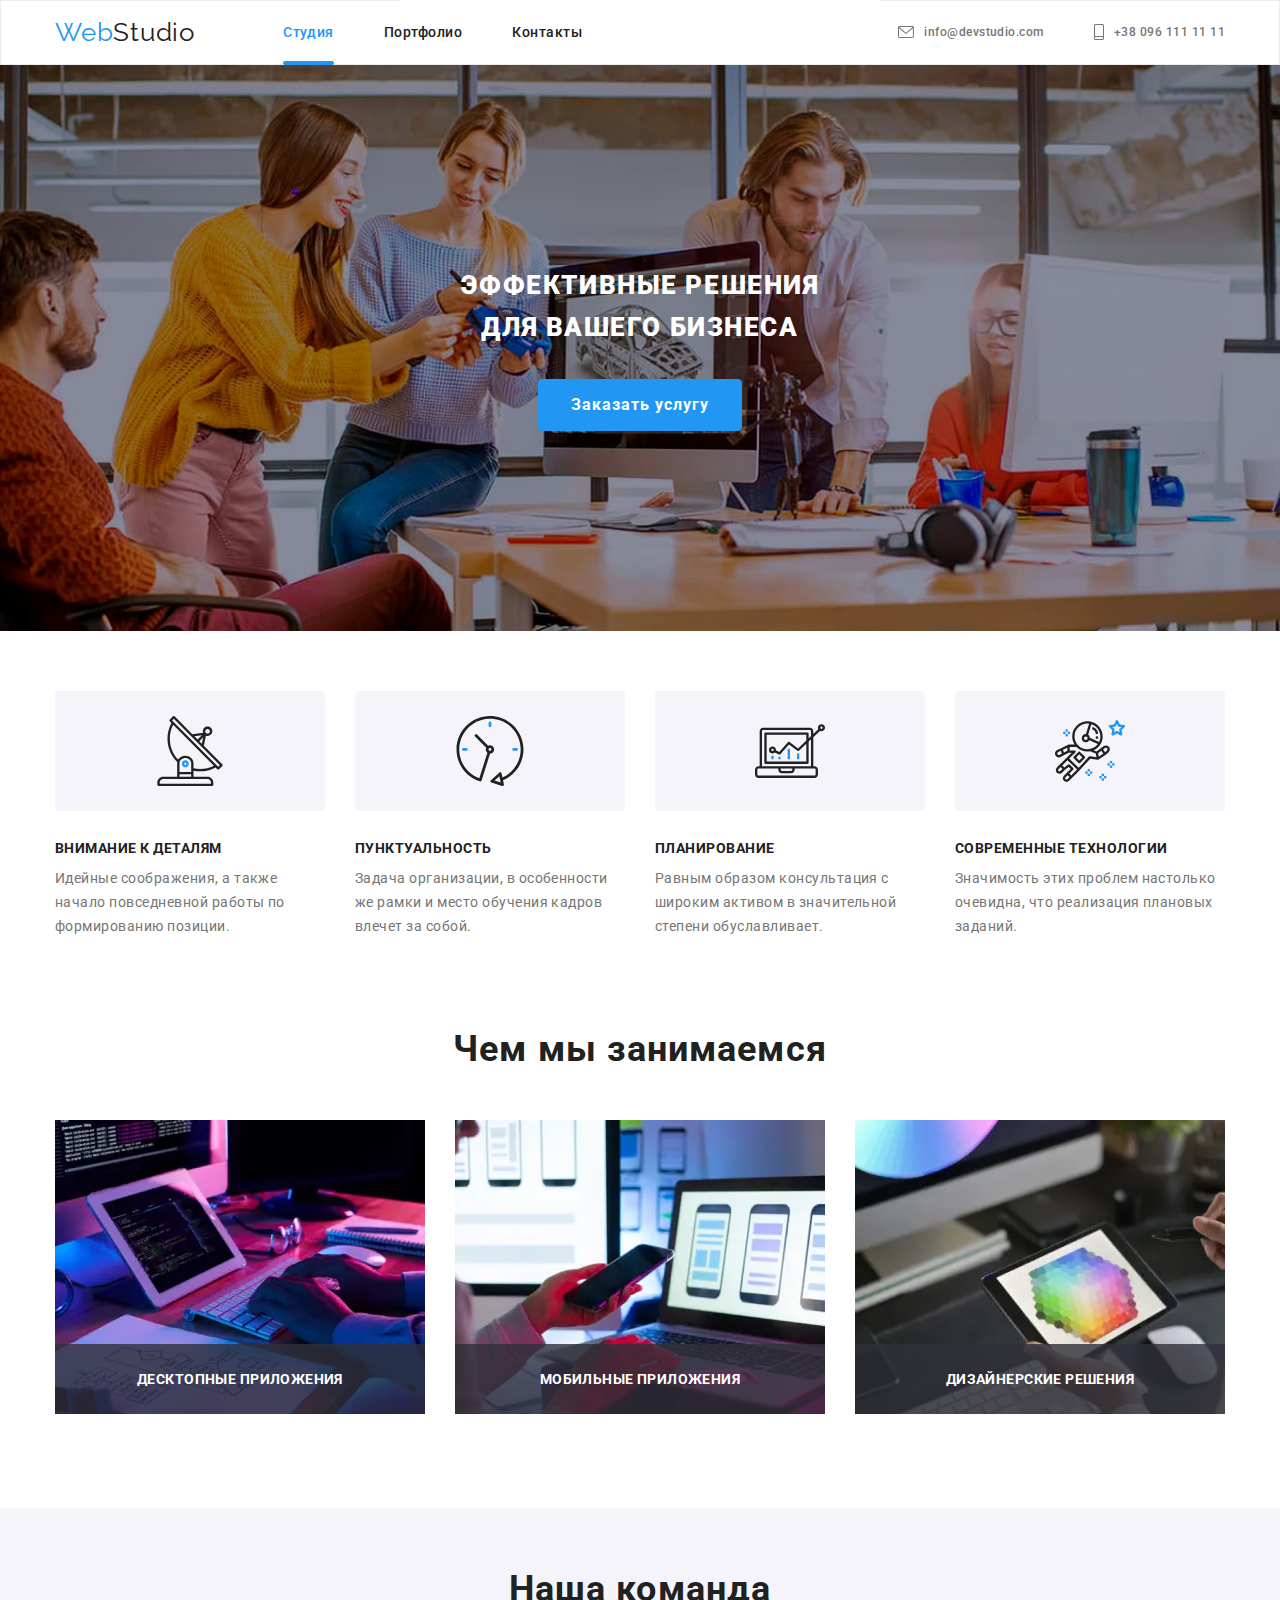
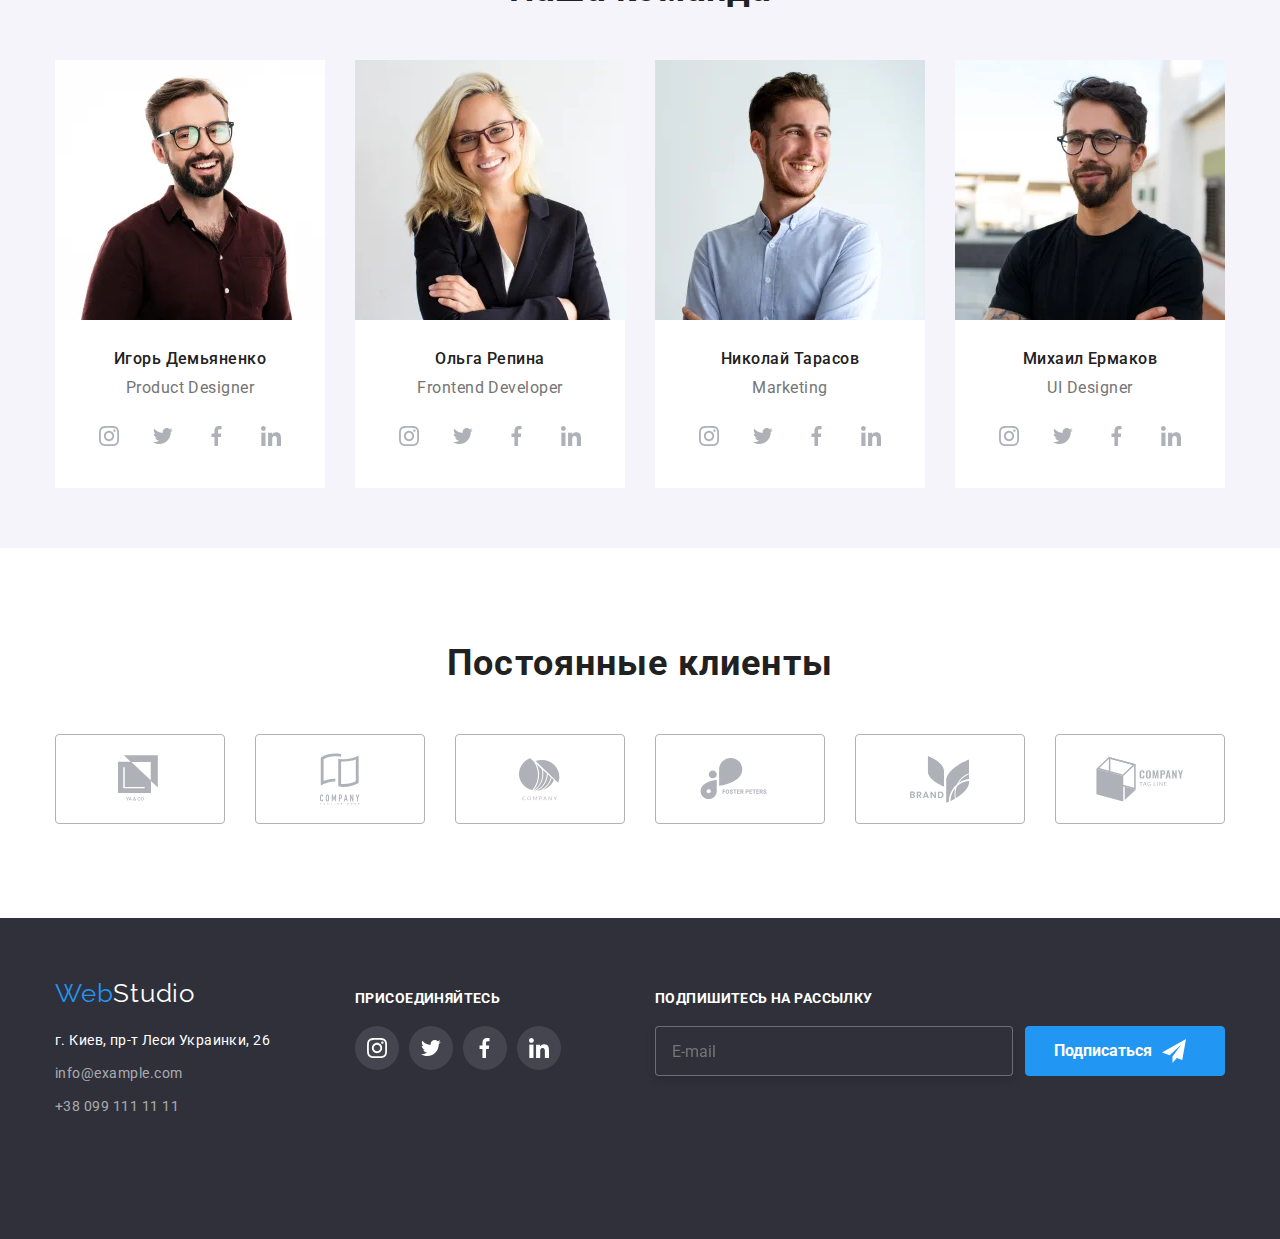
==== commit 69a2a94d: "Добавили АДАПТИВКУ!!!" ====
--- a/index.html
+++ b/index.html
@@ -18,7 +18,7 @@
   <body class="page">
     <!-- Шапка сайта -->
 
-    <!-- <header class="header">
+    <header class="header">
       <div class="container-header container">
         <nav class="navigation">
           <a href="./index.html" aria-label="Логотип ВебСтудии" lang="en" class="logo list"
@@ -36,10 +36,17 @@
             </li>
           </ul>
         </nav>
+
+        <button class="burger-btn" data-menu-open>
+          <svg class="burger-btn-icon">
+            <use href="./images/symbol-defs.svg#burger-btn"></use>
+          </svg>
+        </button>
+
         <ul class="contacts list">
           <li class="contact-list item">
             <a href="mailto:info@devstudio.com" class="contact-list-link link">
-              <svg class="contact-list-icon" width="16px" height="12px">
+              <svg class="contact-list-icon icon-mail-tablet">
                 <use href="./images/symbol-defs.svg#icon-envelope"></use>
               </svg>
               info@devstudio.com
@@ -47,7 +54,7 @@
           </li>
           <li class="contact-list item">
             <a href="tel:+380961111111" class="contact-list-link link">
-              <svg class="contact-list-icon" width="10px" height="16px">
+              <svg class="contact-list-icon icon-tel-tablet">
                 <use href="./images/symbol-defs.svg#icon-smartphone"></use>
               </svg>
               +38 096 111 11 11
@@ -55,7 +62,59 @@
           </li>
         </ul>
       </div>
-    </header> -->
+
+      <div class="mobile-menu is-menu-hidden" data-menu>
+        <button type="button" class="mobile-menu-close-btn" data-menu-close>
+          <svg class="mobile-menu-close-icon">
+            <use href="./images/symbol-defs.svg#icon-close-black"></use>
+          </svg>
+        </button>
+        <ul class="mobile-menu-navigation-list list">
+          <li class="mobile-menu-navigaiton-item">
+            <a href="./index.html" class="mobile-menu-navigation-link">Студия</a>
+          </li>
+          <li class="mobile-menu-navigaiton-item">
+            <a href="./portfolio.html" class="mobile-menu-navigation-link">Портфолио</a>
+          </li>
+          <li class="mobile-menu-navigaiton-item">
+            <a href="" class="mobile-menu-navigation-link">Контакты</a>
+          </li>
+        </ul>
+
+        <ul class="mobile-menu-contacts list">
+          <li class="mobile-contacts-item">
+            <a href="tel:+380961111111" class="mobile-menu-link">+38 096 111 11 11</a>
+          </li>
+          <li class="mobile-contacts-item">
+            <a href="mailto:info@devstudio.com" class="mobile-menu-link">info@devstudio.com</a>
+          </li>
+        </ul>
+
+        <ul class="mobile-menu-socials list">
+          <li class="mobile-social-item">
+            <a href="#" class="mobile-social-link">Instagram</a>
+          </li>
+          <li class="mobile-social-item">
+            <span class="separate-line"></span>
+          </li>
+          <li class="mobile-social-item">
+            <a href="#" class="mobile-social-link">Twitter</a>
+          </li>
+          <li class="mobile-social-item">
+            <span class="separate-line"></span>
+          </li>
+          <li class="mobile-social-item">
+            <a href="#" class="mobile-social-link">Facebook</a>
+          </li>
+          <li class="mobile-social-item">
+            <span class="separate-line"></span>
+          </li>
+          <li class="mobile-social-item">
+            <a href="#" class="mobile-social-link">LinkedIn</a>
+          </li>
+        </ul>
+      </div>
+    </header>
 
     <main>
       <!-- Герой -->
@@ -673,7 +732,7 @@
 
     <!-- Модальное окно -->
 
-    <!-- <div class="backdrop is-hidden" data-modal>
+    <div class="backdrop is-hidden" data-modal>
       <div class="modal">
         <button class="button-modal" data-modal-close>
           <svg class="close-modal-svg">
@@ -736,10 +795,11 @@
           <button type="submit" class="contact-form-btn">Отправить</button>
         </form>
       </div>
-    </div> -->
+    </div>
 
     <!-- Скрипт кнопки "Заказать услугу" для модального окна -->
 
-    <!-- <script src="./js/modal.js"></script> -->
+    <script src="./js/modal.js"></script>
+    <script src="./js/menu.js"></script>
   </body>
 </html>
--- a/css/main.min.css
+++ b/css/main.min.css
@@ -1,2 +1,2 @@
-:root{--primary-text-color: #212121;--second-text-color: #757575;--accent-color: #2196f3;--white-color: #ffffff}.visually-hidden{position:absolute !important;clip:rect(1px 1px 1px 1px);clip:rect(1px, 1px, 1px, 1px);padding:0 !important;border:0 !important;height:1px !important;width:1px !important;overflow:hidden}h1,h2,h3,h4,h5,h6,p{margin:0}ul,ol{margin:0;padding:0}img{display:block;max-width:100%;height:auto}.page{background-color:#ffffff;color:var(--primary-text-color);font-family:Roboto, sans-serif;letter-spacing:0.03em}.item{margin-left:0;margin-top:0}.list{padding:0;margin:0;list-style:none;text-decoration:none}.container{width:100%;margin:0 auto;padding-left:15px;padding-right:15px}@media screen and (min-width: 480px){.container{max-width:480px}}@media screen and (min-width: 768px){.container{max-width:768px}}@media screen and (min-width: 1200px){.container{max-width:1200px}}.logo{margin-right:93px;margin:auto;color:var(--primary-text-color);font-family:Raleway, curcive;font-size:26px;line-height:1.19;letter-spacing:0.03em;text-decoration:none}.logo-web{color:var(--accent-color)}.logo-color{color:#ffffff}.logotype{margin-bottom:20px}.navigation{margin-right:auto;display:flex;align-items:center}.site-nav{position:relative;display:flex;align-items:center}.site-nav .item:not(:last-child){margin-right:50px}.site-nav .link{color:var(--primary-text-color);font-weight:500;font-size:14px;line-height:1.14;text-decoration:none;transition-property:color;transition-duration:250ms;transition-timing-function:cubic-bezier(0.4, 0, 0.2, 1)}.site-nav .link:hover,.site-nav .link:focus{color:var(--accent-color)}.site-nav .link.current{color:var(--accent-color)}.site-nav .link.current::after{content:'';position:absolute;display:block;top:45px;width:100%;height:4px;background-color:var(--accent-color);border-radius:2px}.menu-link{position:relative}.contacts{display:flex;align-items:center}.contacts .item:not(:last-child){margin-right:50px}.contacts .link{display:flex;align-items:center;color:var(--second-text-color);font-weight:500;font-size:14px;line-height:1.14;text-decoration:none}.contact-list-link{transition:color 250ms cubic-bezier(0.4, 0, 0.2, 1)}.contact-list{display:flex;align-items:center}.contact-list-icon{flex-shrink:0;margin-right:10px;fill:var(--second-text-color);transition:fill 250ms cubic-bezier(0.4, 0, 0.2, 1)}.contact-list-link:hover,.contact-list-link:focus,.contact-list-link:focus .contact-list-icon{color:var(--accent-color);fill:var(--accent-color)}.contacts-adress .item:not(:last-child){margin-bottom:9px}.address{color:#ffffff;font-family:Roboto;font-style:normal;font-weight:normal;font-size:14px;line-height:1.7}.footer-adress{color:#fff;font-family:Roboto;font-style:normal;font-weight:normal;font-size:14px;line-height:1.714;letter-spacing:0.03em;transition:color 250ms cubic-bezier(0.4, 0, 0.2, 1)}.contacts-adress .footer-adress:hover,.contacts-adress .footer-adress:focus{color:var(--accent-color)}.mail{color:rgba(255,255,255,0.6);font-style:normal;font-weight:normal;font-size:14px;line-height:1.7;text-decoration:none;transition:color 250ms cubic-bezier(0.4, 0, 0.2, 1)}.contacts-adress .mail:hover,.contacts-adress .mail:focus{color:var(--accent-color)}.number{color:rgba(255,255,255,0.6);font-style:normal;font-weight:normal;font-size:14px;line-height:1.7;text-decoration:none;transition:color 250ms cubic-bezier(0.4, 0, 0.2, 1)}.contacts-adress .number:hover,.contacts-adress .number:focus{color:var(--accent-color)}.social-list{display:inline-flex;justify-content:center;padding-bottom:30px}.social-list-link{display:flex;align-items:center;justify-content:center;width:44px;height:44px;background-color:#ffffff;border-radius:50%;transition-property:background-color;transition-duration:250ms;transition-timing-function:cubic-bezier(0.4, 0, 0.2, 1)}.social-list-link:hover,.social-list-link:focus{background-color:var(--accent-color)}.social-list-icon{fill:#afb1b8;width:20px;height:20px;transition-property:fill;transition-duration:250ms;transition-timing-function:cubic-bezier(0.4, 0, 0.2, 1)}.social-list-link:hover .social-list-icon,.social-list-link:focus .social-list-icon{fill:#ffffff}.social-list-item{margin-right:10px}.social-list-item:last-child{margin-right:0px}.footer-text{display:inline-block;margin-bottom:20px;color:var(--white-color);font-style:normal;font-weight:bold;font-size:14px;line-height:1.143;letter-spacing:0.03em;text-transform:uppercase}.footer-list-item{margin-right:10px}.footer-list-link{display:flex;align-items:center;justify-content:center;width:44px;height:44px;border-radius:50%;background-color:rgba(255,255,255,0.1);transition-property:background-color;transition-duration:250ms;transition-timing-function:cubic-bezier(0.4, 0, 0.2, 1)}.footer-list-link:hover,.footer-list-link:focus{background-color:var(--accent-color)}.footer-list-icon{margin:12px;width:20px;height:20px;fill:#ffffff;transition:color 250ms cubic-bezier(0.4, 0, 0.2, 1)}.footer-list-link:hover .footer-list-icon,.footer-list-link:focus .footer-list-icon{color:#ffffff}.button{color:var(--primary-text-color);background-color:var(--white-color);font-family:Roboto;font-style:normal;font-weight:700;font-size:16px;line-height:1.875;display:flex;align-items:center;text-align:center;letter-spacing:0.06em}.button.primary{min-width:200px;background-color:var(--accent-color);color:var(--white-color);margin:0 auto 0 auto;padding:10px 32px 10px 32px;border-radius:4px;border:1px solid var(--accent-color);transition:background-color 250ms cubic-bezier(0.4, 0, 0.2, 1),box-shadow 250ms cubic-bezier(0.4, 0, 0.2, 1),border-radius 250ms cubic-bezier(0.4, 0, 0.2, 1)}.button.primary:hover,.button.primary:focus{background-color:#188ce8;box-shadow:0px 4px 4px rgba(0,0,0,0.15);border-radius:4px}.send-button{min-width:200px;height:50px;align-items:center;text-align:center;display:flex;background-color:var(--accent-color);color:var(--white-color);margin:0 auto 0 auto;padding:10px 29px 10px 28px;border-radius:4px;border:1px solid var(--accent-color);font-style:normal;font-weight:bold;font-size:16px;line-height:1.875;transition:background-color 250ms cubic-bezier(0.4, 0, 0.2, 1),box-shadow 250ms cubic-bezier(0.4, 0, 0.2, 1),border-radius 250ms cubic-bezier(0.4, 0, 0.2, 1)}.send-button:hover,.send-button:focus{background-color:#188ce8;box-shadow:0px 4px 4px rgba(0,0,0,0.15);border-radius:4px}.contact-form-btn{min-width:200px;text-align:center;background-color:var(--accent-color);color:var(--white-color);margin:0 auto 0 auto;padding:10px 54px;border-radius:4px;border:1px solid var(--accent-color);transition:background-color 250ms cubic-bezier(0.4, 0, 0.2, 1),box-shadow 250ms cubic-bezier(0.4, 0, 0.2, 1),border-radius 250ms cubic-bezier(0.4, 0, 0.2, 1)}.contact-form-btn:hover,.contact-form-btn:focus{background-color:#188ce8;box-shadow:0px 4px 4px rgba(0,0,0,0.15);border-radius:4px}.section-title{margin-top:0px;margin-bottom:50px;font-weight:700;font-size:36px;line-height:1.16;text-align:center}.backdrop{position:fixed;height:100%;top:0;left:0;width:100%;background-color:rgba(0,0,0,0.2)}.backdrop.is-hidden{opacity:0;pointer-events:none}.modal{position:absolute;top:50%;left:50%;transform:translate(-50%, -50%);min-width:528px;min-height:581px;background-color:#ffffff;box-shadow:0px 1px 3px rgba(0,0,0,0.12),0px 1px 1px rgba(0,0,0,0.14),0px 2px 1px rgba(0,0,0,0.2);border-radius:4px}.button-modal{position:absolute;display:flex;justify-content:center;align-items:center;top:8px;right:8px;width:30px;height:30px;background:#ffffff;border:1px solid rgba(0,0,0,0.1);box-sizing:border-box;border-radius:50%;transition:background-color 250ms cubic-bezier(0.4, 0, 0.2, 1)}.button-modal:hover,.button-modal:focus{background-color:var(--accent-color)}.modal-img{position:absolute;top:6px;left:6px}.close-modal-svg{width:18px;height:18px;fill:#000000;transition:fill 250ms cubic-bezier(0.4, 0, 0.2, 1)}.button-modal:hover .close-modal-svg,.button-modal:focus .close-modal-svg{fill:#ffffff}.text-contact-form{margin-bottom:12px;font-style:normal;font-weight:bold;font-size:20px;line-height:1.15;text-align:center;letter-spacing:0.03em;color:#212121}.contact-form{display:flex;flex-direction:column;padding:40px;font-weight:400}.contact-form-field{font-style:normal;font-weight:400;font-size:12px;line-height:1.167;color:#757575}.contact-form-field+.contact-form-field{margin-top:10px}.contact-form-input-wrapper{position:relative;display:block;margin-top:4px}.contact-form-input{display:block;width:100%;height:40px;border:1px solid rgba(33,33,33,0.2);border-radius:4px;padding-left:42px;transition:border-color 250ms cubic-bezier(0.4, 0, 0.2, 1)}.contact-form-input:focus{outline:none;border-color:var(--accent-color)}.contact-form-icon{position:absolute;top:50%;left:12px;transform:translateY(-50%);display:block;width:18px;height:18px;background-color:#ffffff;transition:fill 250ms cubic-bezier(0.4, 0, 0.2, 1)}.contact-form-input:focus ~ .contact-form-icon{fill:var(--accent-color)}.contact-form-message{width:100%;height:120px;resize:none;border:1px solid rgba(33,33,33,0.2);border-radius:4px;margin-top:4px;margin-bottom:25px;padding:12px 16px;transition:border-color 250ms cubic-bezier(0.4, 0, 0.2, 1)}.contact-form-message::placeholder{color:rgba(117,117,117,0.5)}.contact-form-message:focus{border-color:var(--accent-color);outline:none}.contact-form-policy-label{margin-bottom:30px;font-style:normal;font-weight:normal;font-size:14px;line-height:1.714;letter-spacing:0.03em;color:#757575}.contact-form-policy-label::before{display:inline-block;content:'';width:16px;height:15px;border:1px solid #000000;margin-right:7px}.contact-form-check-policy:checked+.contact-form-policy-label::before{background-image:url("../images/icon-check.svg");border:none}.contact-form-check-policy:focus+.contact-form-policy-label::before{background-image:url("../images/icon-check.svg");border:none;outline:1px solid var(--accent-color)}.contact-form-label-link{color:#2196f3}.button-list{display:flex;flex-wrap:wrap;justify-content:center;padding-top:0;padding-bottom:50px}.button-list .item:not(:last-child){margin-right:8px}.button.secondary{margin:0 auto 0 auto;padding:6px 22px 6px 22px;border-radius:4px;border:0px solid var(--accent-color);outline:0;background-color:#f5f4fa;color:var(--primary-text-color);font-family:inherit;font-family:Roboto;font-style:normal;font-weight:500;font-size:16px;line-height:1.6;text-align:center;letter-spacing:0.03em;transition:background-color 250ms cubic-bezier(0.4, 0, 0.2, 1),color 250ms cubic-bezier(0.4, 0, 0.2, 1),box-shadow 250ms cubic-bezier(0.4, 0, 0.2, 1)}.button.secondary:hover,.button.secondary:focus{background-color:var(--accent-color);color:var(--white-color);box-shadow:0px 3px 1px rgba(0,0,0,0.1),0px 1px 2px rgba(0,0,0,0.08),0px 2px 2px rgba(0,0,0,0.12)}.header>.container{display:flex;align-items:center}.header{background-color:#ffffff;border:1px solid #ececec}.container-header{padding-top:24px;padding-bottom:25px}.hero{width:100%;padding-top:118px;padding-bottom:118px;margin-left:auto;margin-right:auto;background-position:center;background-size:cover;background-image:linear-gradient(to right, rgba(47,48,58,0.4), rgba(47,48,58,0.4)),url(../images/hero-img/hero-mobile/hero-bg-mobile.jpg);background-repeat:no-repeat;background-position:center}@media screen and (min-device-pixel-ratio: 2), screen and (min-resolution: 192dpi), screen and (min-resolution: 2dppx){.hero{background-image:url(../images/hero-img/hero-mobile/hero-bg-mobile@2x.jpg)}}.hero-title{margin-bottom:30px;font-style:normal;font-weight:900;font-size:26px;line-height:1.615;text-align:center;letter-spacing:0.06em;text-transform:uppercase;color:#ffffff}@media screen and (min-width: 768px){.hero{background-image:url(../images/hero-img/hero-tablet/hero-bg-tablet.jpg)}}@media screen and (min-width: 768px) and (min-device-pixel-ratio: 2), screen and (min-width: 768px) and (min-resolution: 192dpi), screen and (min-width: 768px) and (min-resolution: 2dppx){.hero{background-image:url(../images/hero-img/hero-tablet/hero-bg-tablet@2x.jpg)}}@media screen and (min-width: 1200px){.hero{padding-top:200px;padding-bottom:200px;background-image:url(../images/hero-img/hero-desktop/hero-bg-desktop.jpg)}}@media screen and (min-width: 1200px) and (min-device-pixel-ratio: 2), screen and (min-width: 1200px) and (min-resolution: 192dpi), screen and (min-width: 1200px) and (min-resolution: 2dppx){.hero{background-image:url(../images/hero-img/hero-desktop/hero-bg-desktop@2x.jpg)}}.section-features{padding-top:60px;padding-bottom:60px;margin-left:auto;margin-right:auto}.list-icon::before{display:block;content:'';width:100%;height:120px;background-size:70px 70px;background-repeat:no-repeat;background-position:center;background-color:#f5f4fa;border-radius:4px}.icon-sputnik::before{background-image:url("../images/antenna.svg")}.icon-clock::before{background-image:url("../images/clock.svg")}.icon-laptop::before{background-image:url("../images/diagram.svg")}.icon-astronavt::before{background-image:url("../images/astronaut.svg")}.features-list{display:block}.features-list .item:not(:last-child){margin-bottom:30px}.feature-title{margin-top:30px;margin-bottom:10px;font-style:normal;font-weight:bold;font-size:14px;line-height:1.14;text-transform:uppercase}.feature-text{color:var(--second-text-color);font-size:14px;line-height:1.7}@media screen and (max-width: 767px){.feature-title{text-align:center}}@media screen and (min-width: 768px){.features-list{display:flex;flex-wrap:wrap;margin-left:-30px;margin-top:-30px;padding:0}.features-list .item{flex-basis:calc(100% / 2 - 30px);margin-left:30px;margin-top:30px}}@media screen and (min-width: 1200px){.features-list{display:flex;flex-wrap:wrap;padding-top:94px;padding-bottom:94px;margin-left:-30px;margin-top:-30px;padding:0}.features-list .item{flex-basis:calc(100% / 4 - 30px);margin-left:30px;margin-top:30px}}@media screen and (max-width: 1199px){.section-works{display:none}}@media screen and (min-width: 1200px){.section-works{padding-bottom:94px}.works-list{display:flex;flex-wrap:wrap;margin-left:-30px;margin-top:-30px}.works-list .item{flex-basis:calc(100% / 3 - 30px);margin-left:30px;margin-top:30px}.works-list>.item{position:relative}.works-label{position:absolute;display:block;width:100%;background:rgba(47,48,58,0.8);padding-top:27px;padding-bottom:27px;bottom:0;left:0}.name-label{font-style:normal;font-weight:700;font-size:14px;line-height:1.143;text-align:center;letter-spacing:0.03em;text-transform:uppercase;color:#ffffff}}.section-team{display:block;padding-top:60px;padding-bottom:60px;margin-left:auto;margin-right:auto;background-color:#f5f4fa}.section-title{font-style:normal;font-weight:700;font-size:28px;line-height:1.179;letter-spacing:0.03em}.team-name{margin-bottom:10px;color:var(--primary-text-color);font-weight:500;font-size:16px;line-height:1.18}.team-profession{text-align:center;color:var(--second-text-color);font-size:16px;line-height:1.18;text-decoration:none;margin-bottom:16px}.team-name{margin-bottom:10px;color:var(--primary-text-color);font-weight:500;font-size:16px;line-height:1.18}.user-info{text-align:center;padding-top:30px;background-color:#ffffff}.team-list{display:block;align-items:center;justify-content:center}.team-list team-card:not(:last-child){width:100%;margin-bottom:30px;box-shadow:0px 1px 3px rgba(0,0,0,0.12),0px 1px 1px rgba(0,0,0,0.14),0px 2px 1px rgba(0,0,0,0.2);border-radius:0px 0px 4px 4px}@media screen and (min-width: 767px){.team-list{display:flex;flex-wrap:wrap;margin-left:-30px;margin-top:-30px}.team-list .team-card{flex-basis:calc(100% / 2 - 30px);margin-left:30px;margin-top:30px}}@media screen and (min-width: 1200px){.team-list{display:flex;flex-wrap:wrap;margin-left:-30px;margin-top:-30px}.team-list .team-card{text-align:center;flex-basis:calc(100% / 4 - 30px);margin-left:30px;margin-top:30px}.section-title{font-size:36px;line-height:1.167}}.container-clients{display:block;padding-top:60px;padding-bottom:60px;margin-left:auto;margin-right:auto}.clients-list{display:flex;flex-wrap:wrap;margin-left:-30px;margin-top:-30px}.clients-list .clients-list-item{flex-basis:calc(100% / 2 - 30px);margin-left:30px;margin-top:30px}.clients-list-link{display:flex;align-items:center;justify-content:center;width:100%;height:90px;box-sizing:border-box;border:1px solid #afb1b8;box-sizing:border-box;border-radius:4px;color:#afb1b8;transition-property:all;transition-duration:250ms;transition-timing-function:cubic-bezier(0.4, 0, 0.2, 1)}.clients-list-link:hover,.clients-list-link:focus{border-color:var(--accent-color);outline:none}.clients-link-icon{fill:#afb1b8;transition-property:fill;transition-duration:250ms;transition-timing-function:cubic-bezier(0.4, 0, 0.2, 1)}.clients-list-link:hover .clients-link-icon,.clients-list-link:focus .clients-link-icon{fill:var(--accent-color)}@media screen and (min-width: 767px){.clients-list{display:flex;flex-wrap:wrap;margin-left:-30px;margin-top:-30px}.clients-list .clients-list-item{flex-basis:calc(100% / 3 - 30px);margin-left:30px;margin-top:30px}.clients-list .clients-list-link{max-width:226px}}@media screen and (min-width: 1200px){.container-clients{padding-top:94px;padding-bottom:94px}.clients-list{display:flex;flex-wrap:wrap}.clients-list .clients-list-item{flex-basis:calc((100% - 180px) / 6)}}.footer{display:block;margin-left:auto;margin-right:auto;padding-top:60px;padding-bottom:60px;background-color:#2f303a}.container-footer{display:block;text-align:center}.address{margin-bottom:60px}.send-text{margin-bottom:20px;font-style:normal;font-weight:700;font-size:14px;line-height:1.143;letter-spacing:0.03em;text-transform:uppercase;color:#ffffff}.footer-send-form{display:flex;flex-wrap:wrap;align-items:center;justify-content:center}.footer-form-input{font-weight:normal;color:#ffffff;padding-left:16px;margin-right:12px;margin-bottom:20px;width:450px;height:50px;border:1px solid rgba(255,255,255,0.3);box-sizing:border-box;filter:drop-shadow(0px 4px 4px rgba(0,0,0,0.15));border-radius:4px;background-color:#2f303a;transition:border-color 250ms cubic-bezier(0.4, 0, 0.2, 1)}.footer-form-input:focus{outline:none;border-color:var(--accent-color)}.send-icon-svg{width:24px;height:24px;margin-left:10px}@media screen and (min-width: 767px){.footer{display:flex}.container-footer{display:flex;flex-wrap:wrap}.footer-item{width:50%}.footer-send-box{width:100%}.footer-send-form{display:block}}@media screen and (max-width: 1199px){.footer-social{display:flex;align-items:center;justify-content:center;margin-bottom:60px}}@media screen and (min-width: 1200px){.container-footer{display:flex;text-align:left}.footer-item{display:block;width:270px;margin-right:30px}.footer-text{margin-top:12px}.footer-send-form{display:flex}.footer-form-input{margin-bottom:0;width:358px}.footer-social{display:flex}.send-icon-svg{width:24px;height:24px;margin-left:10px}.footer-send-box{width:auto;margin-top:12px}.send-button{top:0}}.section-portfolio{padding-top:94px;padding-bottom:94px;background-color:#ffffff}.page-portfolio{background-color:#e5e5e5;font-family:Roboto, sans-serif;letter-spacing:0.03em}.works{display:flex;flex-wrap:wrap;margin-left:-30px;margin-top:-30px}.works .item{flex-basis:calc((100% - 90px) / 3);margin-left:30px;margin-top:30px}.works .title{color:var(--primary-text-color);font-style:normal;font-weight:bold;font-size:18px;line-height:2}.works .button-name{color:#757575;font-style:normal;font-weight:normal;font-size:16px;line-height:1.8}.works-name{padding:20px 24px}.works-link{display:block;text-decoration:none;border:1px solid #eeeeee;box-sizing:border-box;transition:box-shadow 250ms cubic-bezier(0.4, 0, 0.2, 1)}.works-link:hover,.works-link:focus{box-shadow:0px 1px 1px rgba(0,0,0,0.12),0px 4px 4px rgba(0,0,0,0.06),1px 4px 6px rgba(0,0,0,0.16)}.card-portfolio{position:relative;overflow:hidden}.box-overlay{position:absolute;top:100%;left:0;transform:translateY(0);transition:transform 250ms ease;width:100%;height:100%;background:rgba(33,150,243,0.9)}.works-link:hover .box-overlay,.works-link:focus .box-overlay{transform:translateY(-100%);transition-timing-function:cubic-bezier(0.4, 0, 0.2, 1)}.text-overlay{font-family:Roboto;font-style:normal;font-weight:400;font-size:18px;line-height:1.155;letter-spacing:0.03em;padding:63px 24px 63px 24px;color:#ffffff}
+:root{--primary-text-color: #212121;--second-text-color: #757575;--accent-color: #2196f3;--white-color: #ffffff}.visually-hidden{position:absolute !important;clip:rect(1px 1px 1px 1px);clip:rect(1px, 1px, 1px, 1px);padding:0 !important;border:0 !important;height:1px !important;width:1px !important;overflow:hidden}h1,h2,h3,h4,h5,h6,p{margin:0}ul,ol{margin:0;padding:0}img{display:block;max-width:100%;height:auto}.page{background-color:#ffffff;color:var(--primary-text-color);font-family:Roboto, sans-serif;letter-spacing:0.03em}.item{margin-left:0;margin-top:0}.list{padding:0;margin:0;list-style:none;text-decoration:none}.list a{text-decoration:none}.container{width:100%;margin:0 auto;padding-left:15px;padding-right:15px}@media screen and (min-width: 480px){.container{max-width:480px}}@media screen and (min-width: 768px){.container{max-width:768px}}@media screen and (min-width: 1200px){.container{max-width:1200px}}.logo{margin-right:93px;margin:auto;color:var(--primary-text-color);font-family:Raleway, curcive;font-size:26px;line-height:1.19;letter-spacing:0.03em;text-decoration:none}.logo-web{color:var(--accent-color)}@media screen and (max-width: 1199px){.logo{margin-right:0}}.logo-color{color:#ffffff}.logotype{margin-bottom:20px}.navigation{margin-right:auto;display:flex;align-items:center}.site-nav{position:relative;display:flex;align-items:center}.site-nav .item:not(:last-child){margin-right:50px}.site-nav .link{color:var(--primary-text-color);font-weight:500;font-size:14px;line-height:1.14;text-decoration:none;transition-property:color;transition-duration:250ms;transition-timing-function:cubic-bezier(0.4, 0, 0.2, 1)}.site-nav .link:hover,.site-nav .link:focus{color:var(--accent-color)}.site-nav .link.current{color:var(--accent-color)}.site-nav .link.current::after{content:'';position:absolute;display:block;width:100%;height:4px;background-color:var(--accent-color);border-radius:2px}.menu-link{position:relative}@media screen and (min-width: 767px){.site-nav .link.current::after{top:40px}}@media screen and (min-width: 1200px){.site-nav .link.current::after{top:37px}}.contacts{display:flex;align-items:center}.contacts .item:not(:last-child){margin-right:50px}.contacts .link{display:flex;align-items:center;color:var(--second-text-color);font-weight:500;font-size:14px;line-height:1.14;text-decoration:none}.contact-list-link{transition:color 250ms cubic-bezier(0.4, 0, 0.2, 1)}.contact-list{display:flex;align-items:center}.contact-list-icon{flex-shrink:0;margin-right:10px;fill:var(--second-text-color);transition:fill 250ms cubic-bezier(0.4, 0, 0.2, 1)}.contact-list-link:hover,.contact-list-link:focus,.contact-list-link:focus .contact-list-icon{color:var(--accent-color);fill:var(--accent-color)}.contacts-adress .item:not(:last-child){margin-bottom:9px}.address{color:#ffffff;font-family:Roboto;font-style:normal;font-weight:normal;font-size:14px;line-height:1.7}.footer-adress{color:#fff;font-family:Roboto;font-style:normal;font-weight:normal;font-size:14px;line-height:1.714;letter-spacing:0.03em;transition:color 250ms cubic-bezier(0.4, 0, 0.2, 1)}.contacts-adress .footer-adress:hover,.contacts-adress .footer-adress:focus{color:var(--accent-color)}.mail{color:rgba(255,255,255,0.6);font-style:normal;font-weight:normal;font-size:14px;line-height:1.7;text-decoration:none;transition:color 250ms cubic-bezier(0.4, 0, 0.2, 1)}.contacts-adress .mail:hover,.contacts-adress .mail:focus{color:var(--accent-color)}.number{color:rgba(255,255,255,0.6);font-style:normal;font-weight:normal;font-size:14px;line-height:1.7;text-decoration:none;transition:color 250ms cubic-bezier(0.4, 0, 0.2, 1)}.contacts-adress .number:hover,.contacts-adress .number:focus{color:var(--accent-color)}.social-list{display:inline-flex;justify-content:center;padding-bottom:30px}.social-list-link{display:flex;align-items:center;justify-content:center;width:44px;height:44px;background-color:#ffffff;border-radius:50%;transition-property:background-color;transition-duration:250ms;transition-timing-function:cubic-bezier(0.4, 0, 0.2, 1)}.social-list-link:hover,.social-list-link:focus{background-color:var(--accent-color)}.social-list-icon{fill:#afb1b8;width:20px;height:20px;transition-property:fill;transition-duration:250ms;transition-timing-function:cubic-bezier(0.4, 0, 0.2, 1)}.social-list-link:hover .social-list-icon,.social-list-link:focus .social-list-icon{fill:#ffffff}.social-list-item{margin-right:10px}.social-list-item:last-child{margin-right:0px}.footer-text{display:inline-block;margin-bottom:20px;color:var(--white-color);font-style:normal;font-weight:bold;font-size:14px;line-height:1.143;letter-spacing:0.03em;text-transform:uppercase}.footer-list-item{margin-right:10px}.footer-list-link{display:flex;align-items:center;justify-content:center;width:44px;height:44px;border-radius:50%;background-color:rgba(255,255,255,0.1);transition-property:background-color;transition-duration:250ms;transition-timing-function:cubic-bezier(0.4, 0, 0.2, 1)}.footer-list-link:hover,.footer-list-link:focus{background-color:var(--accent-color)}.footer-list-icon{margin:12px;width:20px;height:20px;fill:#ffffff;transition:color 250ms cubic-bezier(0.4, 0, 0.2, 1)}.footer-list-link:hover .footer-list-icon,.footer-list-link:focus .footer-list-icon{color:#ffffff}.button{color:var(--primary-text-color);background-color:var(--white-color);font-family:Roboto;font-style:normal;font-weight:700;font-size:16px;line-height:1.875;display:flex;align-items:center;text-align:center;letter-spacing:0.06em}.button.primary{min-width:200px;background-color:var(--accent-color);color:var(--white-color);margin:0 auto 0 auto;padding:10px 32px 10px 32px;border-radius:4px;border:1px solid var(--accent-color);transition:background-color 250ms cubic-bezier(0.4, 0, 0.2, 1),box-shadow 250ms cubic-bezier(0.4, 0, 0.2, 1),border-radius 250ms cubic-bezier(0.4, 0, 0.2, 1)}.button.primary:hover,.button.primary:focus{background-color:#188ce8;box-shadow:0px 4px 4px rgba(0,0,0,0.15);border-radius:4px}.send-button{min-width:200px;height:50px;align-items:center;text-align:center;display:flex;background-color:var(--accent-color);color:var(--white-color);margin:0 auto 0 auto;padding:10px 29px 10px 28px;border-radius:4px;border:1px solid var(--accent-color);font-style:normal;font-weight:bold;font-size:16px;line-height:1.875;transition:background-color 250ms cubic-bezier(0.4, 0, 0.2, 1),box-shadow 250ms cubic-bezier(0.4, 0, 0.2, 1),border-radius 250ms cubic-bezier(0.4, 0, 0.2, 1)}.send-button:hover,.send-button:focus{background-color:#188ce8;box-shadow:0px 4px 4px rgba(0,0,0,0.15);border-radius:4px}.contact-form-btn{min-width:200px;text-align:center;background-color:var(--accent-color);color:var(--white-color);margin:0 auto 0 auto;padding:10px 54px;border-radius:4px;border:1px solid var(--accent-color);transition:background-color 250ms cubic-bezier(0.4, 0, 0.2, 1),box-shadow 250ms cubic-bezier(0.4, 0, 0.2, 1),border-radius 250ms cubic-bezier(0.4, 0, 0.2, 1)}.contact-form-btn:hover,.contact-form-btn:focus{background-color:#188ce8;box-shadow:0px 4px 4px rgba(0,0,0,0.15);border-radius:4px}.section-title{margin-top:0px;margin-bottom:50px;font-weight:700;font-size:36px;line-height:1.16;text-align:center}.backdrop{position:fixed;height:100%;top:0;left:0;width:100%;background-color:rgba(0,0,0,0.2)}.backdrop.is-hidden{opacity:0;pointer-events:none}.modal{position:absolute;top:50%;left:50%;transform:translate(-50%, -50%);min-width:450px;min-height:609px;background-color:#ffffff;box-shadow:0px 1px 3px rgba(0,0,0,0.12),0px 1px 1px rgba(0,0,0,0.14),0px 2px 1px rgba(0,0,0,0.2);border-radius:4px}.button-modal{position:absolute;display:flex;justify-content:center;align-items:center;top:8px;right:8px;width:30px;height:30px;background:#ffffff;border:1px solid rgba(0,0,0,0.1);box-sizing:border-box;border-radius:50%;transition:background-color 250ms cubic-bezier(0.4, 0, 0.2, 1)}.button-modal:hover,.button-modal:focus{background-color:var(--accent-color)}.modal-img{position:absolute;top:6px;left:6px}.close-modal-svg{width:18px;height:18px;fill:#000000;transition:fill 250ms cubic-bezier(0.4, 0, 0.2, 1)}.button-modal:hover .close-modal-svg,.button-modal:focus .close-modal-svg{fill:#ffffff}@media screen and (min-width: 1200px){.modal{min-width:528px;min-height:581px}}.text-contact-form{margin-bottom:12px;font-style:normal;font-weight:bold;font-size:20px;line-height:1.15;text-align:center;letter-spacing:0.03em;color:#212121}.contact-form{display:flex;flex-direction:column;padding:40px;font-weight:400}.contact-form-field{font-style:normal;font-weight:400;font-size:12px;line-height:1.167;color:#757575}.contact-form-field+.contact-form-field{margin-top:10px}.contact-form-input-wrapper{position:relative;display:block;margin-top:4px}.contact-form-input{display:block;width:100%;height:40px;border:1px solid rgba(33,33,33,0.2);border-radius:4px;padding-left:42px;transition:border-color 250ms cubic-bezier(0.4, 0, 0.2, 1)}.contact-form-input:focus{outline:none;border-color:var(--accent-color)}.contact-form-icon{position:absolute;top:50%;left:12px;transform:translateY(-50%);display:block;width:18px;height:18px;background-color:#ffffff;transition:fill 250ms cubic-bezier(0.4, 0, 0.2, 1)}.contact-form-input:focus ~ .contact-form-icon{fill:var(--accent-color)}.contact-form-message{width:100%;height:120px;resize:none;border:1px solid rgba(33,33,33,0.2);border-radius:4px;margin-top:4px;margin-bottom:25px;padding:12px 16px;transition:border-color 250ms cubic-bezier(0.4, 0, 0.2, 1)}.contact-form-message::placeholder{color:rgba(117,117,117,0.5)}.contact-form-message:focus{border-color:var(--accent-color);outline:none}.contact-form-policy-label{margin-bottom:30px;font-style:normal;font-weight:normal;font-size:14px;line-height:1.714;letter-spacing:0.03em;color:#757575}.contact-form-policy-label::before{display:inline-block;content:'';width:16px;height:15px;border:1px solid #000000;margin-right:7px}.contact-form-check-policy:checked+.contact-form-policy-label::before{background-image:url("../images/icon-check.svg");border:none}.contact-form-check-policy:focus+.contact-form-policy-label::before{background-image:url("../images/icon-check.svg");border:none;outline:1px solid var(--accent-color)}.contact-form-label-link{color:#2196f3}.button-list{display:flex;flex-wrap:wrap;padding-top:0;padding-bottom:50px}.button-list .item:not(:last-child){margin-right:8px}.button.secondary{margin:0 auto 0 auto;padding:6px 22px 6px 22px;border-radius:4px;border:0px solid var(--accent-color);outline:0;background-color:#f5f4fa;color:var(--primary-text-color);font-family:inherit;font-family:Roboto;font-style:normal;font-weight:500;font-size:16px;line-height:1.6;text-align:center;letter-spacing:0.03em;transition:background-color 250ms cubic-bezier(0.4, 0, 0.2, 1),color 250ms cubic-bezier(0.4, 0, 0.2, 1),box-shadow 250ms cubic-bezier(0.4, 0, 0.2, 1)}.button.secondary:hover,.button.secondary:focus{background-color:var(--accent-color);color:var(--white-color);box-shadow:0px 3px 1px rgba(0,0,0,0.1),0px 1px 2px rgba(0,0,0,0.08),0px 2px 2px rgba(0,0,0,0.12)}@media screen and (max-width: 767px){.button-list>.item{margin-bottom:15px}}@media screen and (min-width: 767px){.button-list{justify-content:center}}.header{position:relative;padding-top:16px;padding-bottom:16px;background-color:#ffffff;border:1px solid #ececec}.burger-btn{position:absolute;border:none;background-color:transparent;top:10px;right:10px}.burger-btn-icon{width:40px;height:40px}.burger-btn:focus{outline:none}.burger-btn:focus .burger-btn-icon{fill:var(--accent-color)}.container-header{display:flex;justify-content:space-between}@media screen and (max-width: 479px){.logo{margin:0;text-align:left}}@media screen and (max-width: 767px){.site-nav{display:none}.contacts{display:none}}@media screen and (min-width: 767px){.logo{font-size:24px;line-height:1.167}.site-nav{margin-right:84px;margin-left:88px;font-size:14px;line-height:1.143}.burger-btn{display:none}.contacts{flex-direction:column;align-items:start}.contacts .contact-list:not(:last-child){margin-bottom:10px}.contacts .link{font-size:12px;line-height:1.167}.icon-mail-tablet{width:14px;height:10px}.icon-tel-tablet{width:10px;height:14px}.contact-list-icon{margin-right:8px}}@media screen and (min-width: 1200px){.contacts{flex-direction:row;align-items:center;font-size:14px;line-height:1.143}.contacts .contact-list:not(:last-child){margin-bottom:0px}.logo{font-size:26px;line-height:1.192}.icon-mail-tablet{width:16px;height:12px}.icon-tel-tablet{width:10px;height:16px}.contact-list-icon{margin-right:10px}}.mobile-menu{position:absolute;top:0;left:50%;width:100%;max-width:480px;height:100vh;background-color:#ffffff;padding-top:48px;padding-left:40px;box-shadow:0 0 0 50vmax rgba(0,0,0,0.5);overflow:scroll;transform:translateY(0%) translateX(-50%);transition:transform 500ms linear, box-shadow 500ms linear 500ms}.mobile-menu.is-menu-hidden{transform:translateY(-100%) translateX(-50%);box-shadow:0 0 0 50vmax rgba(0,0,0,0);transition:transform 500ms linear 250ms, box-shadow 500ms linear 250ms}.mobile-menu *{transition:opacity 250ms linear 500ms;opacity:1}.mobile-menu.is-menu-hidden *{transition:opacity 250ms linear 0ms;opacity:0}.mobile-menu-close-btn{position:absolute;top:10px;right:15px;background-color:transparent;border:none}.mobile-menu-close-icon{width:40px;height:40px;fill:#212121;transition:fill 250ms linear}.mobile-menu-close-btn:focus .mobile-menu-close-icon{fill:var(--accent-color)}.mobile-menu-navigation-list{margin-bottom:306px}.mobile-menu-navigaiton-item:not(:last-child){margin-bottom:20px}.mobile-menu-navigation-link{font-size:40px;line-height:1.175;letter-spacing:0.02em;color:#212121;transition:color 250ms linear}.mobile-menu-navigation-link:focus{color:var(--accent-color)}.mobile-social-link{font-size:18px;line-height:1.122;letter-spacing:0.02em;color:#2196f3}.mobile-menu-contacts{margin-bottom:64px}.mobile-menu-contacts a{font-size:24px;line-height:1.167;letter-spacing:0.02em;color:#757575}.mobile-menu-contacts li:first-child a{font-size:34px;line-height:1.176;color:#2196f3}.mobile-menu-contacts .mobile-contacts-item:not(:last-child){margin-bottom:32px}.separate-line{width:22px;height:0px;left:135px;top:726px;border:1px solid rgba(33,33,33,0.2);transform:rotate(90deg)}.mobile-menu-socials{display:flex}.mobile-menu-socials .mobile-social-item:not(:last-child){margin-right:10px}.hero{width:100%;padding-top:118px;padding-bottom:118px;margin-left:auto;margin-right:auto;background-position:center;background-size:cover;background-image:linear-gradient(to right, rgba(47,48,58,0.4), rgba(47,48,58,0.4)),url(../images/hero-img/hero-mobile/hero-bg-mobile.jpg);background-repeat:no-repeat;background-position:center}@media screen and (min-device-pixel-ratio: 2), screen and (min-resolution: 192dpi), screen and (min-resolution: 2dppx){.hero{background-image:url(../images/hero-img/hero-mobile/hero-bg-mobile@2x.jpg)}}.hero-title{margin-bottom:30px;font-style:normal;font-weight:900;font-size:26px;line-height:1.615;text-align:center;letter-spacing:0.06em;text-transform:uppercase;color:#ffffff}@media screen and (min-width: 768px){.hero{background-image:url(../images/hero-img/hero-tablet/hero-bg-tablet.jpg)}}@media screen and (min-width: 768px) and (min-device-pixel-ratio: 2), screen and (min-width: 768px) and (min-resolution: 192dpi), screen and (min-width: 768px) and (min-resolution: 2dppx){.hero{background-image:url(../images/hero-img/hero-tablet/hero-bg-tablet@2x.jpg)}}@media screen and (min-width: 1200px){.hero{padding-top:200px;padding-bottom:200px;background-image:url(../images/hero-img/hero-desktop/hero-bg-desktop.jpg)}}@media screen and (min-width: 1200px) and (min-device-pixel-ratio: 2), screen and (min-width: 1200px) and (min-resolution: 192dpi), screen and (min-width: 1200px) and (min-resolution: 2dppx){.hero{background-image:url(../images/hero-img/hero-desktop/hero-bg-desktop@2x.jpg)}}.section-features{padding-top:60px;padding-bottom:60px;margin-left:auto;margin-right:auto}.list-icon::before{display:block;content:'';width:100%;height:120px;background-size:70px 70px;background-repeat:no-repeat;background-position:center;background-color:#f5f4fa;border-radius:4px}.icon-sputnik::before{background-image:url("../images/antenna.svg")}.icon-clock::before{background-image:url("../images/clock.svg")}.icon-laptop::before{background-image:url("../images/diagram.svg")}.icon-astronavt::before{background-image:url("../images/astronaut.svg")}.features-list{display:block}.features-list .item:not(:last-child){margin-bottom:30px}.feature-title{margin-top:30px;margin-bottom:10px;font-style:normal;font-weight:bold;font-size:14px;line-height:1.14;text-transform:uppercase}.feature-text{color:var(--second-text-color);font-size:14px;line-height:1.7}@media screen and (max-width: 767px){.feature-title{text-align:center}}@media screen and (min-width: 768px){.features-list{display:flex;flex-wrap:wrap;margin-left:-30px;margin-top:-30px;padding:0}.features-list .item{flex-basis:calc(100% / 2 - 30px);margin-left:30px;margin-top:30px}}@media screen and (min-width: 1200px){.features-list{display:flex;flex-wrap:wrap;padding-top:94px;padding-bottom:94px;margin-left:-30px;margin-top:-30px;padding:0}.features-list .item{flex-basis:calc(100% / 4 - 30px);margin-left:30px;margin-top:30px}}@media screen and (max-width: 1199px){.section-works{display:none}}@media screen and (min-width: 1200px){.section-works{padding-bottom:94px}.works-list{display:flex;flex-wrap:wrap;margin-left:-30px;margin-top:-30px}.works-list .item{flex-basis:calc(100% / 3 - 30px);margin-left:30px;margin-top:30px}.works-list>.item{position:relative}.works-label{position:absolute;display:block;width:100%;background:rgba(47,48,58,0.8);padding-top:27px;padding-bottom:27px;bottom:0;left:0}.name-label{font-style:normal;font-weight:700;font-size:14px;line-height:1.143;text-align:center;letter-spacing:0.03em;text-transform:uppercase;color:#ffffff}}.section-team{display:block;padding-top:60px;padding-bottom:60px;margin-left:auto;margin-right:auto;background-color:#f5f4fa}.section-title{font-style:normal;font-weight:700;font-size:28px;line-height:1.179;letter-spacing:0.03em}.team-name{margin-bottom:10px;color:var(--primary-text-color);font-weight:500;font-size:16px;line-height:1.18}.team-profession{text-align:center;color:var(--second-text-color);font-size:16px;line-height:1.18;text-decoration:none;margin-bottom:16px}.team-name{margin-bottom:10px;color:var(--primary-text-color);font-weight:500;font-size:16px;line-height:1.18}.user-info{text-align:center;padding-top:30px;background-color:#ffffff}.team-list{display:block;align-items:center;justify-content:center}.team-list team-card:not(:last-child){width:100%;margin-bottom:30px;box-shadow:0px 1px 3px rgba(0,0,0,0.12),0px 1px 1px rgba(0,0,0,0.14),0px 2px 1px rgba(0,0,0,0.2);border-radius:0px 0px 4px 4px}@media screen and (min-width: 767px){.team-list{display:flex;flex-wrap:wrap;margin-left:-30px;margin-top:-30px}.team-list .team-card{flex-basis:calc(100% / 2 - 30px);margin-left:30px;margin-top:30px}}@media screen and (min-width: 1200px){.team-list{display:flex;flex-wrap:wrap;margin-left:-30px;margin-top:-30px}.team-list .team-card{text-align:center;flex-basis:calc(100% / 4 - 30px);margin-left:30px;margin-top:30px}.section-title{font-size:36px;line-height:1.167}}.container-clients{display:block;padding-top:60px;padding-bottom:60px;margin-left:auto;margin-right:auto}.clients-list{display:flex;flex-wrap:wrap;margin-left:-30px;margin-top:-30px}.clients-list .clients-list-item{flex-basis:calc(100% / 2 - 30px);margin-left:30px;margin-top:30px}.clients-list-link{display:flex;align-items:center;justify-content:center;width:100%;height:90px;box-sizing:border-box;border:1px solid #afb1b8;box-sizing:border-box;border-radius:4px;color:#afb1b8;transition-property:all;transition-duration:250ms;transition-timing-function:cubic-bezier(0.4, 0, 0.2, 1)}.clients-list-link:hover,.clients-list-link:focus{border-color:var(--accent-color);outline:none}.clients-link-icon{fill:#afb1b8;transition-property:fill;transition-duration:250ms;transition-timing-function:cubic-bezier(0.4, 0, 0.2, 1)}.clients-list-link:hover .clients-link-icon,.clients-list-link:focus .clients-link-icon{fill:var(--accent-color)}@media screen and (min-width: 767px){.clients-list{display:flex;flex-wrap:wrap;margin-left:-30px;margin-top:-30px}.clients-list .clients-list-item{flex-basis:calc(100% / 3 - 30px);margin-left:30px;margin-top:30px}.clients-list .clients-list-link{max-width:226px}}@media screen and (min-width: 1200px){.container-clients{padding-top:94px;padding-bottom:94px}.clients-list{display:flex;flex-wrap:wrap}.clients-list .clients-list-item{flex-basis:calc((100% - 180px) / 6)}}.footer{display:block;margin-left:auto;margin-right:auto;padding-top:60px;padding-bottom:60px;background-color:#2f303a}.container-footer{display:block;text-align:center}.address{margin-bottom:60px}.send-text{margin-bottom:20px;font-style:normal;font-weight:700;font-size:14px;line-height:1.143;letter-spacing:0.03em;text-transform:uppercase;color:#ffffff}.footer-send-form{display:flex;flex-wrap:wrap;align-items:center;justify-content:center}.footer-form-input{font-weight:normal;color:#ffffff;padding-left:16px;margin-right:12px;margin-bottom:20px;width:450px;height:50px;border:1px solid rgba(255,255,255,0.3);box-sizing:border-box;filter:drop-shadow(0px 4px 4px rgba(0,0,0,0.15));border-radius:4px;background-color:#2f303a;transition:border-color 250ms cubic-bezier(0.4, 0, 0.2, 1)}.footer-form-input:focus{outline:none;border-color:var(--accent-color)}.send-icon-svg{width:24px;height:24px;margin-left:10px}@media screen and (min-width: 767px){.footer{display:flex}.logo{text-align:center}.container-footer{display:flex;flex-wrap:wrap}.footer-item{width:50%}.footer-send-box{width:100%}.footer-send-form{display:block}}@media screen and (max-width: 1199px){.footer-social{display:flex;align-items:center;justify-content:center;margin-bottom:60px}}@media screen and (min-width: 1200px){.container-footer{display:flex;text-align:left}.footer-item{display:block;width:270px;margin-right:30px}.footer-text{margin-top:12px}.footer-send-form{display:flex}.footer-form-input{margin-bottom:0;width:358px}.footer-social{display:flex}.send-icon-svg{width:24px;height:24px;margin-left:10px}.footer-send-box{width:auto;margin-top:12px}.send-button{top:0}}.section-portfolio{padding-top:94px;padding-bottom:94px;margin-left:auto;margin-right:auto;background-color:#ffffff}.page-portfolio{background-color:#e5e5e5;font-family:Roboto, sans-serif;letter-spacing:0.03em}.works{display:block}.works .title{color:var(--primary-text-color);font-style:normal;font-weight:bold;font-size:18px;line-height:2}.works .button-name{color:#757575;font-style:normal;font-weight:normal;font-size:16px;line-height:1.8}.works .item{margin-bottom:30px}.works-name{padding:20px 24px}.works-link{display:block;text-decoration:none;border:1px solid #eeeeee;box-sizing:border-box;transition:box-shadow 250ms cubic-bezier(0.4, 0, 0.2, 1)}.works-link:hover,.works-link:focus{box-shadow:0px 1px 1px rgba(0,0,0,0.12),0px 4px 4px rgba(0,0,0,0.06),1px 4px 6px rgba(0,0,0,0.16)}.card-portfolio{position:relative;overflow:hidden}.box-overlay{position:absolute;top:100%;left:0;transform:translateY(0);transition:transform 250ms ease;width:100%;height:100%;background:rgba(33,150,243,0.9)}.works-link:hover .box-overlay,.works-link:focus .box-overlay{transform:translateY(-100%);transition-timing-function:cubic-bezier(0.4, 0, 0.2, 1)}.text-overlay{font-family:Roboto;font-style:normal;font-weight:400;font-size:18px;line-height:1.155;letter-spacing:0.03em;padding:63px 24px 63px 24px;color:#ffffff}@media screen and (min-width: 767px){.works{display:flex;flex-wrap:wrap;margin-left:-30px;margin-top:-30px}.works .item{flex-basis:calc((100% - 90px) / 2);margin-left:30px;margin-top:30px}}@media screen and (min-width: 1200px){.works{display:flex;flex-wrap:wrap;margin-left:-30px;margin-top:-30px}.works .item{flex-basis:calc((100% - 90px) / 3);margin-left:30px;margin-top:30px}}
 /*# sourceMappingURL=main.min.css.map */